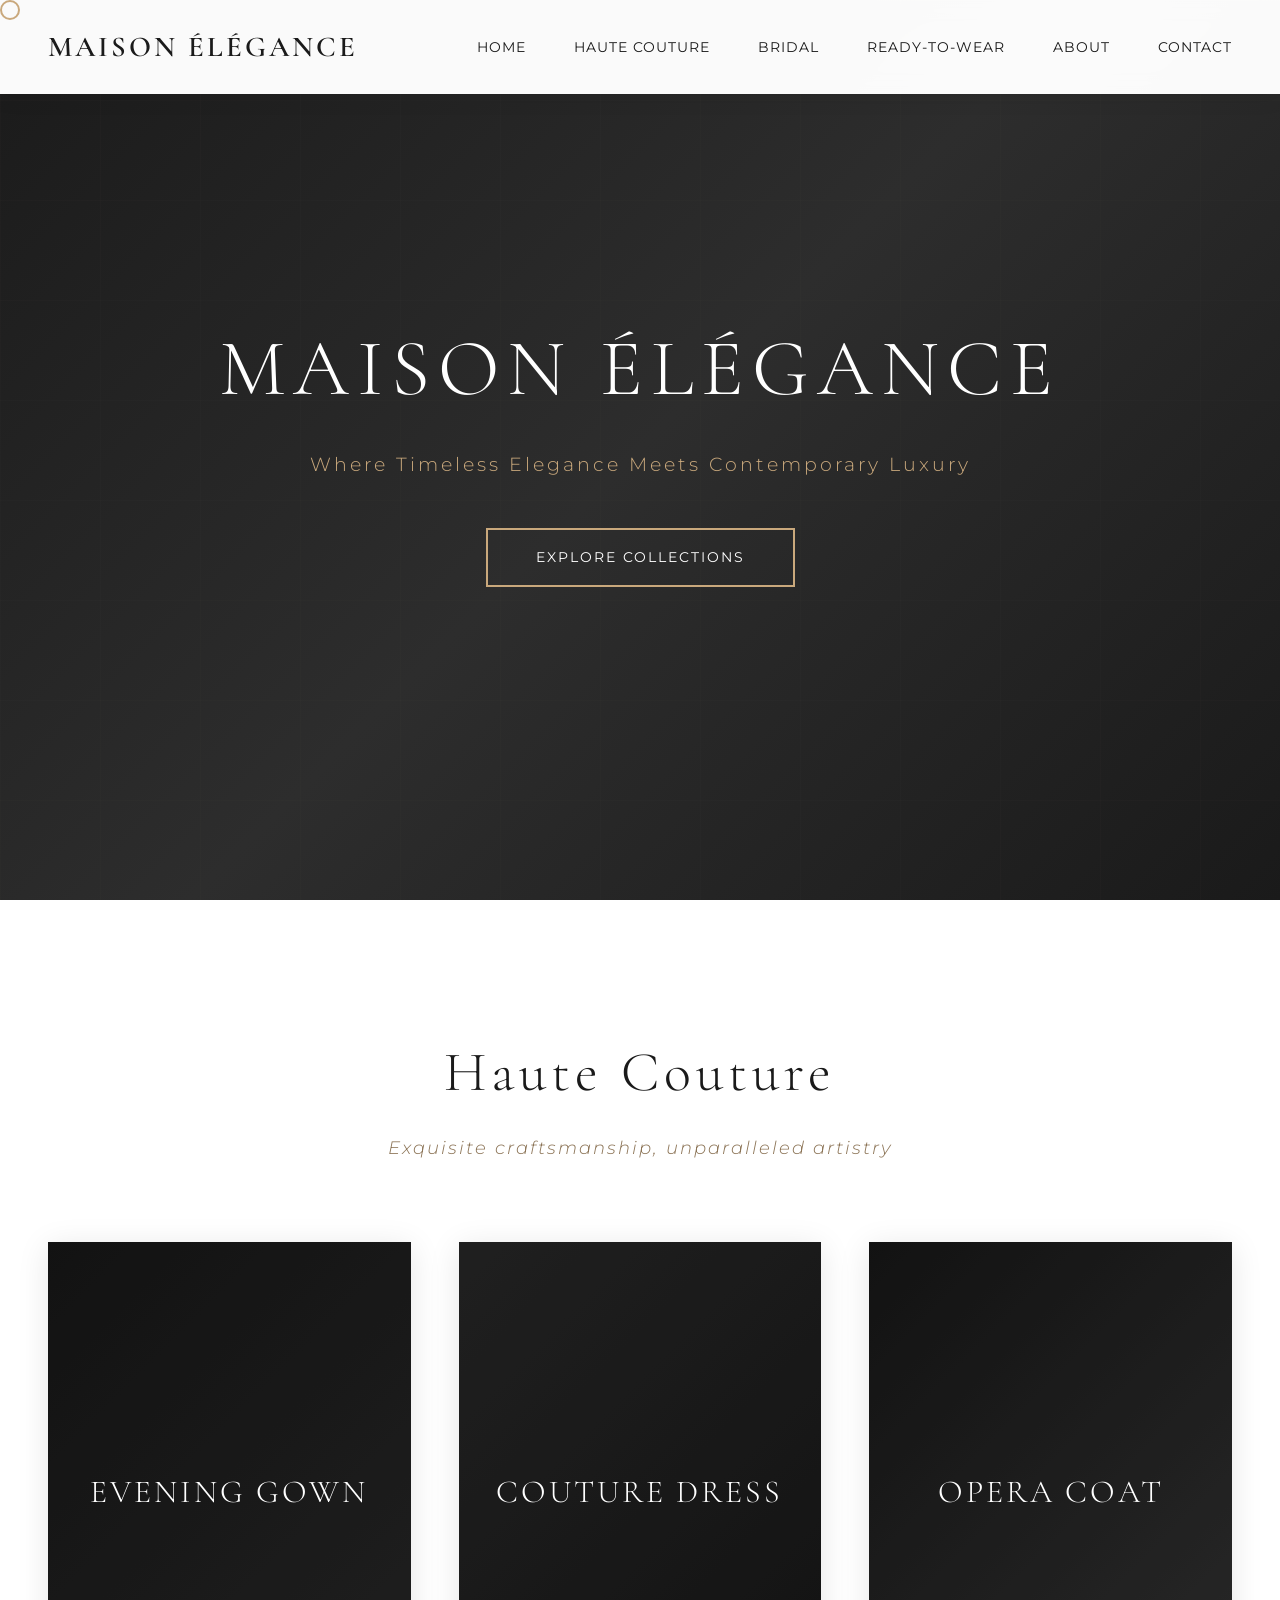
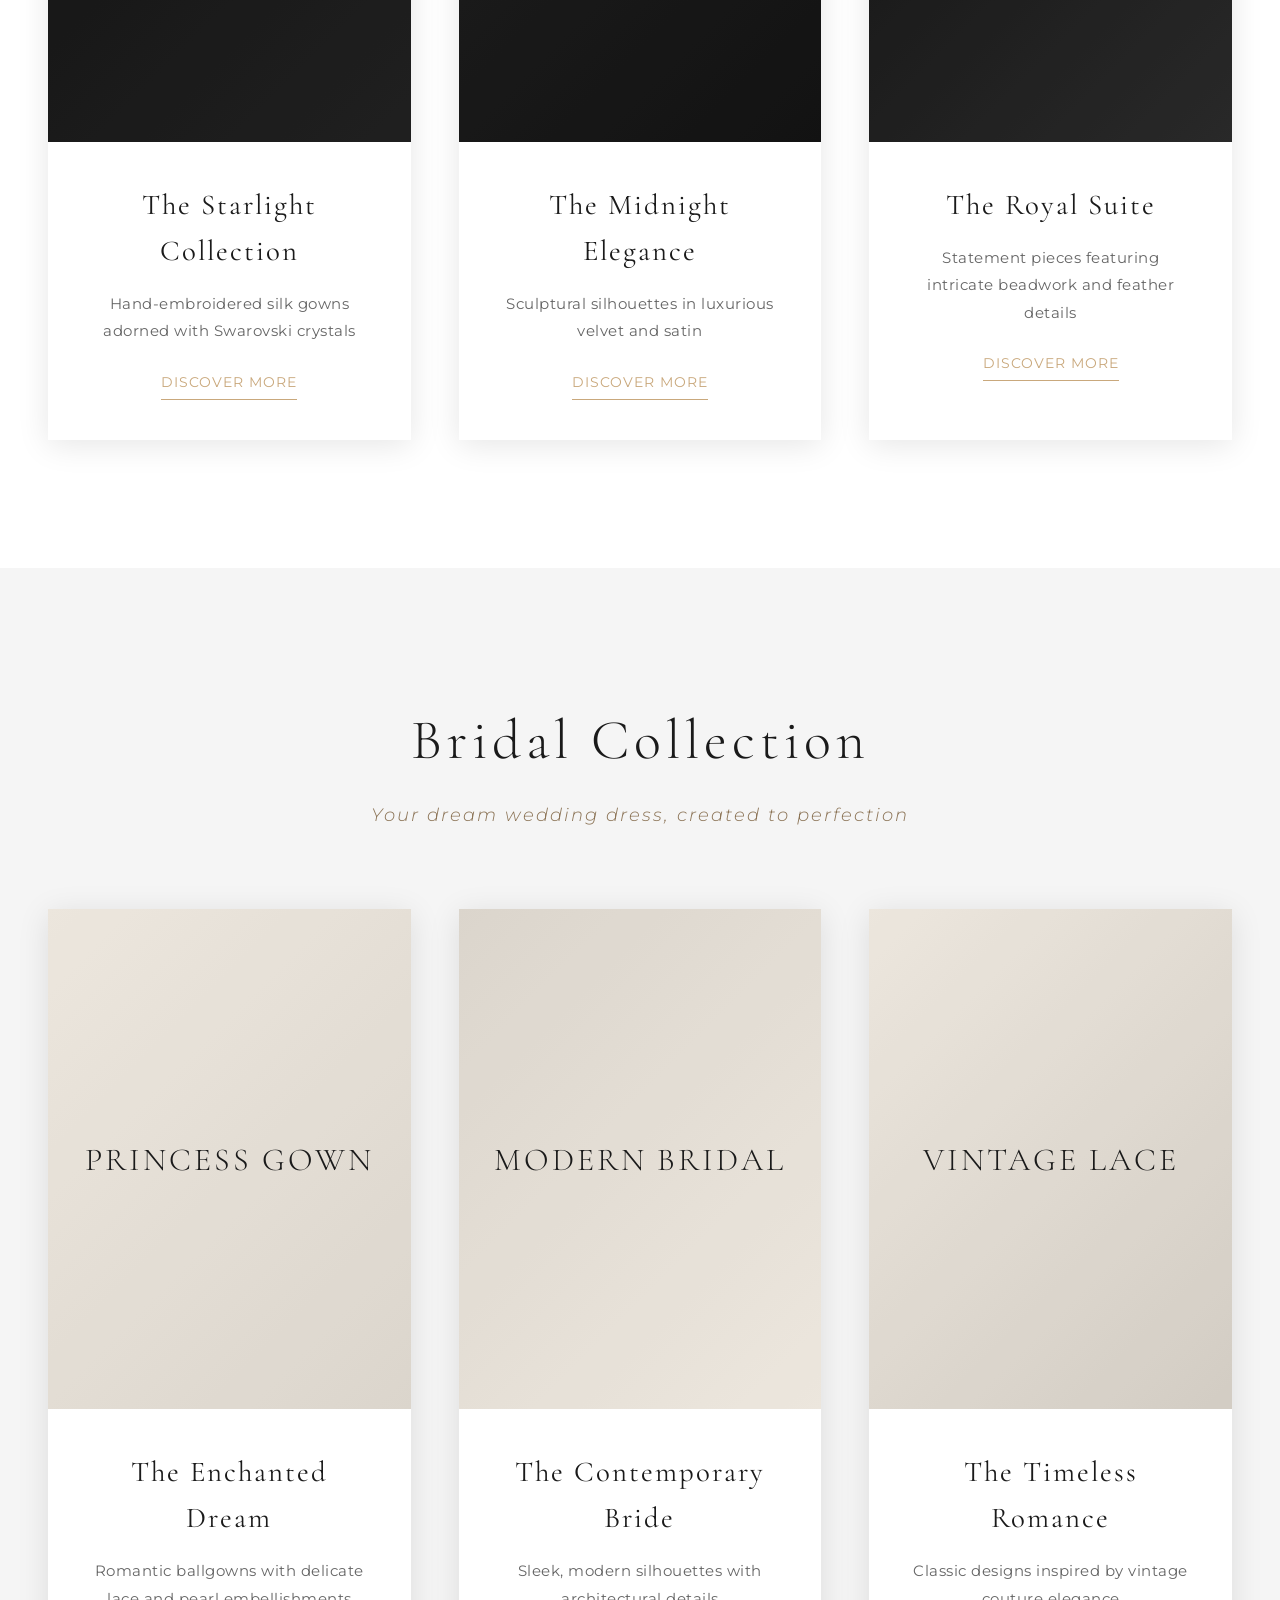
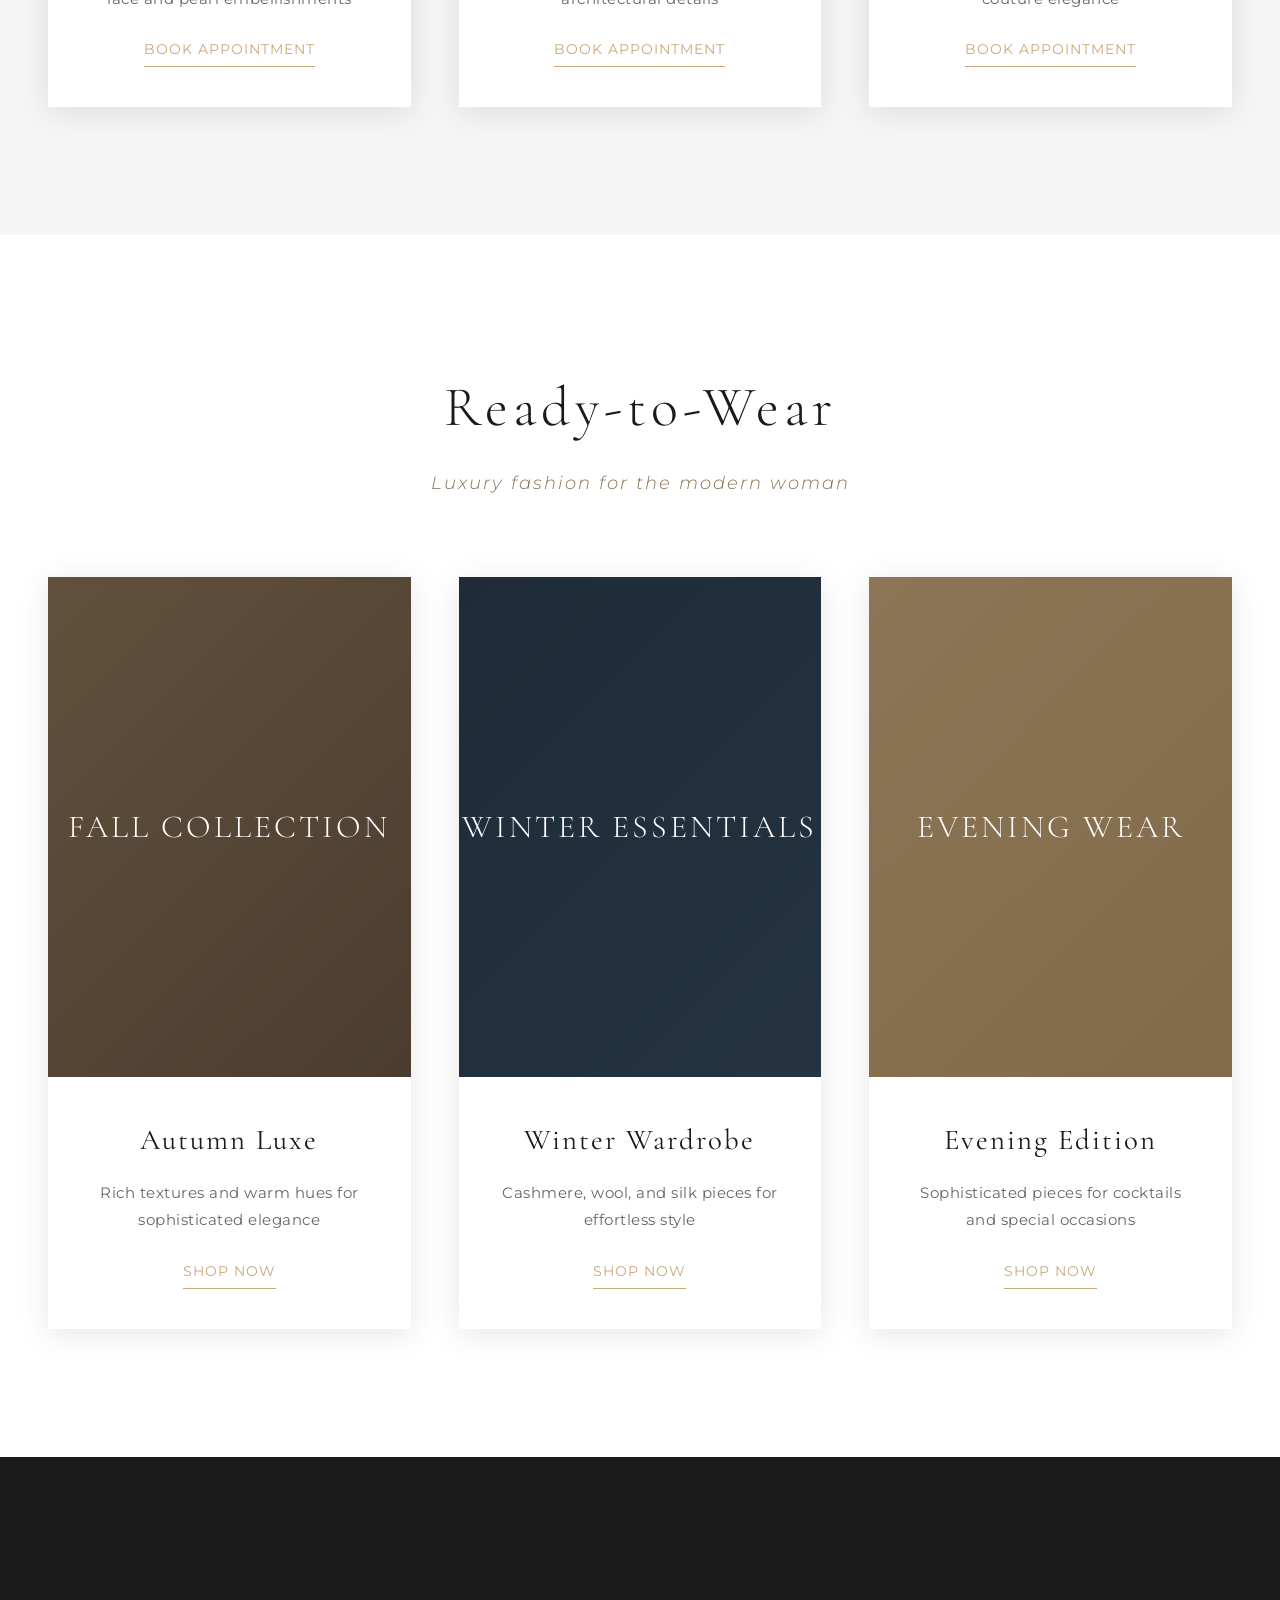
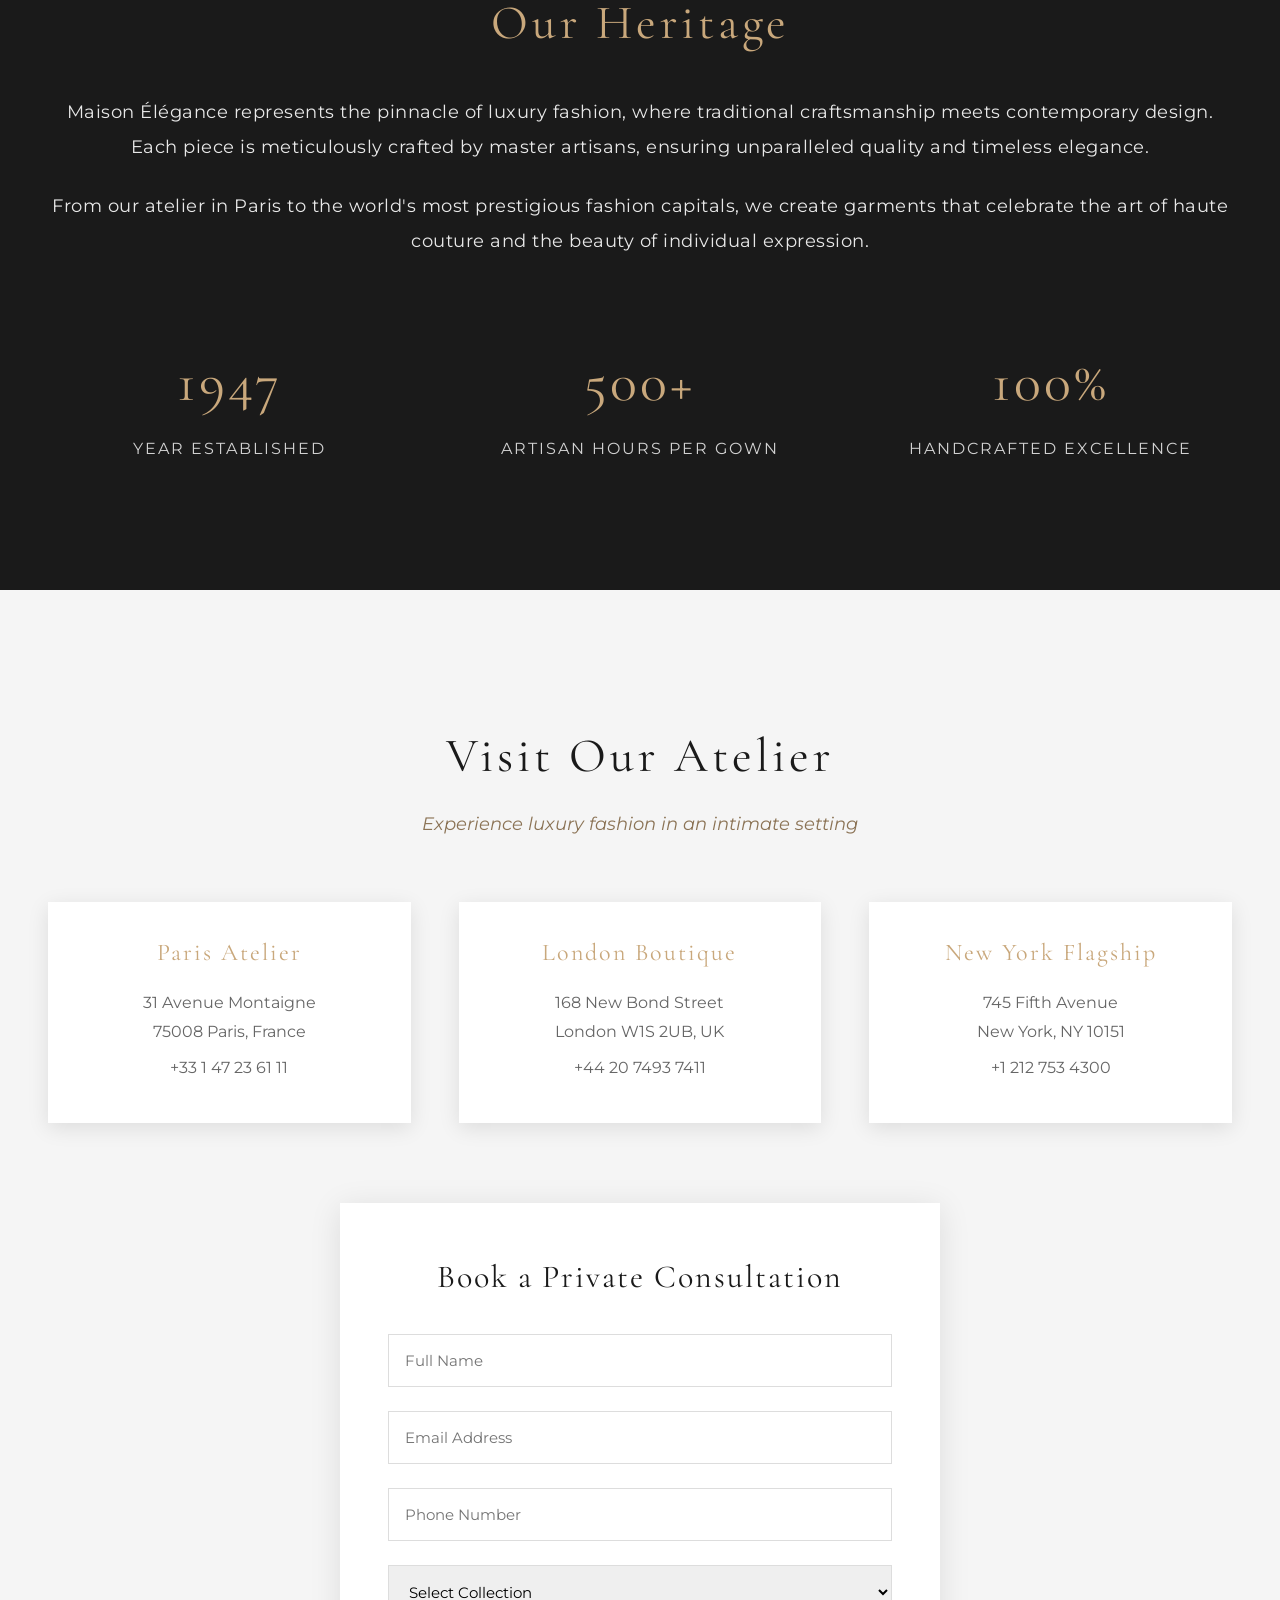
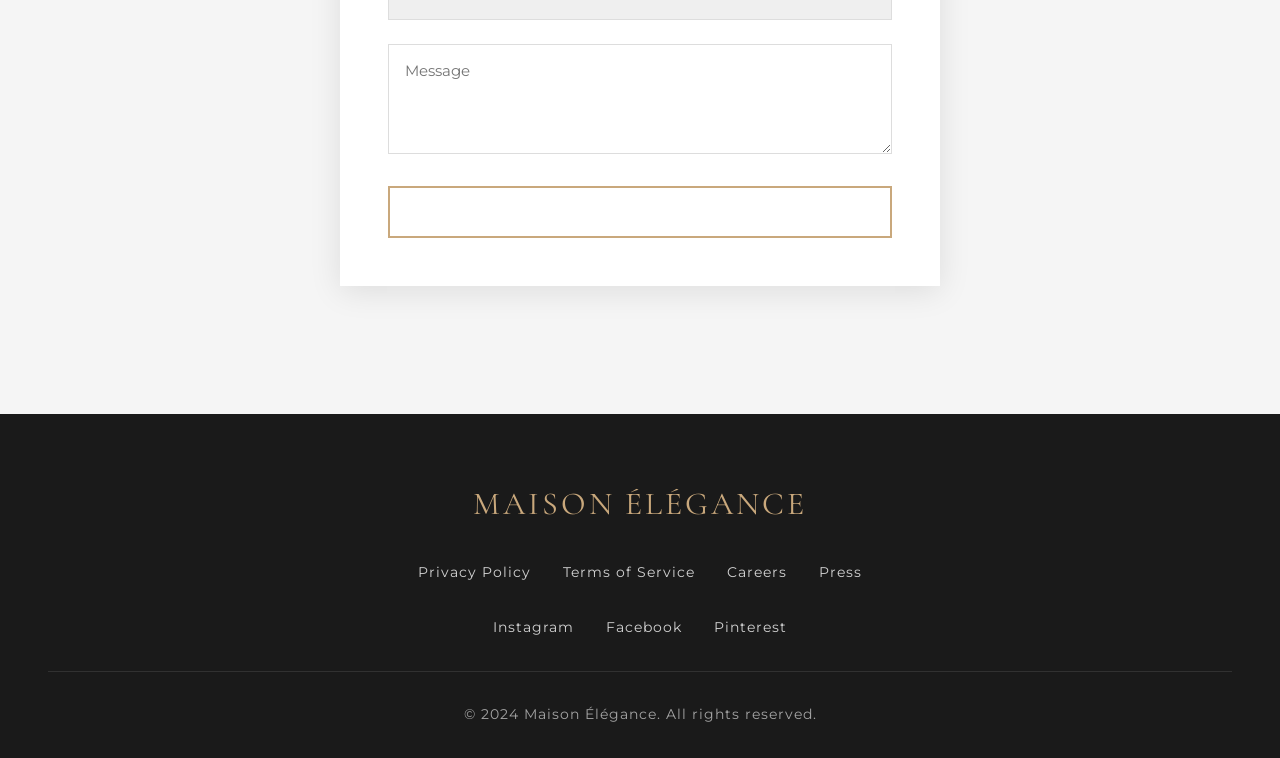
==== index.html @ 1cf14f9e "Add luxury fashion website with haute couture, bridal, and ready-to-wear sections - Created elegant " ====
<!DOCTYPE html>
<html lang="en">
<head>
    <meta charset="UTF-8">
    <meta name="viewport" content="width=device-width, initial-scale=1.0">
    <title>MAISON ÉLÉGANCE - Luxury Fashion House</title>
    <link rel="stylesheet" href="styles.css">
    <link rel="preconnect" href="https://fonts.googleapis.com">
    <link rel="preconnect" href="https://fonts.gstatic.com" crossorigin>
    <link href="https://fonts.googleapis.com/css2?family=Cormorant+Garamond:wght@300;400;500;600;700&family=Montserrat:wght@200;300;400;500;600&display=swap" rel="stylesheet">
</head>
<body>
    <!-- Navigation -->
    <nav class="navbar">
        <div class="nav-container">
            <div class="logo">MAISON ÉLÉGANCE</div>
            <ul class="nav-menu" id="navMenu">
                <li><a href="#home" class="nav-link">Home</a></li>
                <li><a href="#haute-couture" class="nav-link">Haute Couture</a></li>
                <li><a href="#bridal" class="nav-link">Bridal</a></li>
                <li><a href="#ready-to-wear" class="nav-link">Ready-to-Wear</a></li>
                <li><a href="#about" class="nav-link">About</a></li>
                <li><a href="#contact" class="nav-link">Contact</a></li>
            </ul>
            <div class="hamburger" id="hamburger">
                <span></span>
                <span></span>
                <span></span>
            </div>
        </div>
    </nav>

    <!-- Hero Section -->
    <section id="home" class="hero">
        <div class="hero-overlay"></div>
        <div class="hero-content">
            <h1 class="hero-title">MAISON ÉLÉGANCE</h1>
            <p class="hero-subtitle">Where Timeless Elegance Meets Contemporary Luxury</p>
            <a href="#haute-couture" class="cta-button">Explore Collections</a>
        </div>
    </section>

    <!-- Haute Couture Section -->
    <section id="haute-couture" class="collection-section">
        <div class="section-header">
            <h2 class="section-title">Haute Couture</h2>
            <p class="section-subtitle">Exquisite craftsmanship, unparalleled artistry</p>
        </div>
        <div class="collection-grid">
            <div class="collection-item">
                <div class="collection-image" style="background: linear-gradient(135deg, #1a1a1a 0%, #2d2d2d 100%);">
                    <div class="image-placeholder">
                        <span>EVENING GOWN</span>
                    </div>
                </div>
                <div class="collection-info">
                    <h3>The Starlight Collection</h3>
                    <p>Hand-embroidered silk gowns adorned with Swarovski crystals</p>
                    <a href="#" class="learn-more">Discover More</a>
                </div>
            </div>
            <div class="collection-item">
                <div class="collection-image" style="background: linear-gradient(135deg, #2d2d2d 0%, #1a1a1a 100%);">
                    <div class="image-placeholder">
                        <span>COUTURE DRESS</span>
                    </div>
                </div>
                <div class="collection-info">
                    <h3>The Midnight Elegance</h3>
                    <p>Sculptural silhouettes in luxurious velvet and satin</p>
                    <a href="#" class="learn-more">Discover More</a>
                </div>
            </div>
            <div class="collection-item">
                <div class="collection-image" style="background: linear-gradient(135deg, #1a1a1a 0%, #3a3a3a 100%);">
                    <div class="image-placeholder">
                        <span>OPERA COAT</span>
                    </div>
                </div>
                <div class="collection-info">
                    <h3>The Royal Suite</h3>
                    <p>Statement pieces featuring intricate beadwork and feather details</p>
                    <a href="#" class="learn-more">Discover More</a>
                </div>
            </div>
        </div>
    </section>

    <!-- Bridal Section -->
    <section id="bridal" class="collection-section bridal-section">
        <div class="section-header">
            <h2 class="section-title">Bridal Collection</h2>
            <p class="section-subtitle">Your dream wedding dress, created to perfection</p>
        </div>
        <div class="collection-grid">
            <div class="collection-item">
                <div class="collection-image" style="background: linear-gradient(135deg, #f5f5f5 0%, #e0e0e0 100%);">
                    <div class="image-placeholder bridal-placeholder">
                        <span>PRINCESS GOWN</span>
                    </div>
                </div>
                <div class="collection-info">
                    <h3>The Enchanted Dream</h3>
                    <p>Romantic ballgowns with delicate lace and pearl embellishments</p>
                    <a href="#" class="learn-more">Book Appointment</a>
                </div>
            </div>
            <div class="collection-item">
                <div class="collection-image" style="background: linear-gradient(135deg, #e0e0e0 0%, #f5f5f5 100%);">
                    <div class="image-placeholder bridal-placeholder">
                        <span>MODERN BRIDAL</span>
                    </div>
                </div>
                <div class="collection-info">
                    <h3>The Contemporary Bride</h3>
                    <p>Sleek, modern silhouettes with architectural details</p>
                    <a href="#" class="learn-more">Book Appointment</a>
                </div>
            </div>
            <div class="collection-item">
                <div class="collection-image" style="background: linear-gradient(135deg, #f5f5f5 0%, #d5d5d5 100%);">
                    <div class="image-placeholder bridal-placeholder">
                        <span>VINTAGE LACE</span>
                    </div>
                </div>
                <div class="collection-info">
                    <h3>The Timeless Romance</h3>
                    <p>Classic designs inspired by vintage couture elegance</p>
                    <a href="#" class="learn-more">Book Appointment</a>
                </div>
            </div>
        </div>
    </section>

    <!-- Ready-to-Wear Section -->
    <section id="ready-to-wear" class="collection-section">
        <div class="section-header">
            <h2 class="section-title">Ready-to-Wear</h2>
            <p class="section-subtitle">Luxury fashion for the modern woman</p>
        </div>
        <div class="collection-grid">
            <div class="collection-item">
                <div class="collection-image" style="background: linear-gradient(135deg, #8b7355 0%, #6b5644 100%);">
                    <div class="image-placeholder">
                        <span>FALL COLLECTION</span>
                    </div>
                </div>
                <div class="collection-info">
                    <h3>Autumn Luxe</h3>
                    <p>Rich textures and warm hues for sophisticated elegance</p>
                    <a href="#" class="learn-more">Shop Now</a>
                </div>
            </div>
            <div class="collection-item">
                <div class="collection-image" style="background: linear-gradient(135deg, #2c3e50 0%, #34495e 100%);">
                    <div class="image-placeholder">
                        <span>WINTER ESSENTIALS</span>
                    </div>
                </div>
                <div class="collection-info">
                    <h3>Winter Wardrobe</h3>
                    <p>Cashmere, wool, and silk pieces for effortless style</p>
                    <a href="#" class="learn-more">Shop Now</a>
                </div>
            </div>
            <div class="collection-item">
                <div class="collection-image" style="background: linear-gradient(135deg, #c9a87c 0%, #b89968 100%);">
                    <div class="image-placeholder">
                        <span>EVENING WEAR</span>
                    </div>
                </div>
                <div class="collection-info">
                    <h3>Evening Edition</h3>
                    <p>Sophisticated pieces for cocktails and special occasions</p>
                    <a href="#" class="learn-more">Shop Now</a>
                </div>
            </div>
        </div>
    </section>

    <!-- About Section -->
    <section id="about" class="about-section">
        <div class="about-container">
            <div class="about-content">
                <h2>Our Heritage</h2>
                <p>Maison Élégance represents the pinnacle of luxury fashion, where traditional craftsmanship meets contemporary design. Each piece is meticulously crafted by master artisans, ensuring unparalleled quality and timeless elegance.</p>
                <p>From our atelier in Paris to the world's most prestigious fashion capitals, we create garments that celebrate the art of haute couture and the beauty of individual expression.</p>
            </div>
            <div class="about-stats">
                <div class="stat-item">
                    <h3>1947</h3>
                    <p>Year Established</p>
                </div>
                <div class="stat-item">
                    <h3>500+</h3>
                    <p>Artisan Hours per Gown</p>
                </div>
                <div class="stat-item">
                    <h3>100%</h3>
                    <p>Handcrafted Excellence</p>
                </div>
            </div>
        </div>
    </section>

    <!-- Contact Section -->
    <section id="contact" class="contact-section">
        <div class="contact-container">
            <h2>Visit Our Atelier</h2>
            <p class="contact-subtitle">Experience luxury fashion in an intimate setting</p>
            <div class="contact-grid">
                <div class="contact-info">
                    <h3>Paris Atelier</h3>
                    <p>31 Avenue Montaigne<br>75008 Paris, France</p>
                    <p>+33 1 47 23 61 11</p>
                </div>
                <div class="contact-info">
                    <h3>London Boutique</h3>
                    <p>168 New Bond Street<br>London W1S 2UB, UK</p>
                    <p>+44 20 7493 7411</p>
                </div>
                <div class="contact-info">
                    <h3>New York Flagship</h3>
                    <p>745 Fifth Avenue<br>New York, NY 10151</p>
                    <p>+1 212 753 4300</p>
                </div>
            </div>
            <form class="contact-form">
                <h3>Book a Private Consultation</h3>
                <input type="text" placeholder="Full Name" required>
                <input type="email" placeholder="Email Address" required>
                <input type="tel" placeholder="Phone Number" required>
                <select required>
                    <option value="">Select Collection</option>
                    <option value="haute-couture">Haute Couture</option>
                    <option value="bridal">Bridal</option>
                    <option value="ready-to-wear">Ready-to-Wear</option>
                </select>
                <textarea placeholder="Message" rows="4"></textarea>
                <button type="submit" class="cta-button">Request Appointment</button>
            </form>
        </div>
    </section>

    <!-- Footer -->
    <footer class="footer">
        <div class="footer-content">
            <div class="footer-logo">MAISON ÉLÉGANCE</div>
            <div class="footer-links">
                <a href="#">Privacy Policy</a>
                <a href="#">Terms of Service</a>
                <a href="#">Careers</a>
                <a href="#">Press</a>
            </div>
            <div class="footer-social">
                <a href="#">Instagram</a>
                <a href="#">Facebook</a>
                <a href="#">Pinterest</a>
            </div>
            <p class="footer-copyright">&copy; 2024 Maison Élégance. All rights reserved.</p>
        </div>
    </footer>

    <script src="script.js"></script>
</body>
</html>
---- styles.css ----
/* ==================== */
/* Global Styles */
/* ==================== */

* {
    margin: 0;
    padding: 0;
    box-sizing: border-box;
}

:root {
    --primary-color: #1a1a1a;
    --secondary-color: #c9a87c;
    --accent-color: #8b7355;
    --text-light: #ffffff;
    --text-dark: #1a1a1a;
    --background-light: #f5f5f5;
    --transition: all 0.3s ease;
}

body {
    font-family: 'Montserrat', sans-serif;
    line-height: 1.6;
    color: var(--text-dark);
    overflow-x: hidden;
    background-color: #ffffff;
}

html {
    scroll-behavior: smooth;
}

h1, h2, h3, h4 {
    font-family: 'Cormorant Garamond', serif;
    font-weight: 400;
    letter-spacing: 2px;
}

/* ==================== */
/* Navigation */
/* ==================== */

.navbar {
    position: fixed;
    top: 0;
    left: 0;
    width: 100%;
    background: rgba(255, 255, 255, 0.98);
    backdrop-filter: blur(10px);
    z-index: 1000;
    box-shadow: 0 2px 20px rgba(0, 0, 0, 0.1);
    transition: var(--transition);
}

.nav-container {
    max-width: 1400px;
    margin: 0 auto;
    padding: 1.5rem 3rem;
    display: flex;
    justify-content: space-between;
    align-items: center;
}

.logo {
    font-family: 'Cormorant Garamond', serif;
    font-size: 1.8rem;
    font-weight: 600;
    letter-spacing: 3px;
    color: var(--primary-color);
}

.nav-menu {
    display: flex;
    list-style: none;
    gap: 3rem;
}

.nav-link {
    text-decoration: none;
    color: var(--primary-color);
    font-size: 0.9rem;
    font-weight: 400;
    letter-spacing: 1px;
    text-transform: uppercase;
    transition: var(--transition);
    position: relative;
}

.nav-link::after {
    content: '';
    position: absolute;
    bottom: -5px;
    left: 0;
    width: 0;
    height: 1px;
    background: var(--secondary-color);
    transition: var(--transition);
}

.nav-link:hover::after {
    width: 100%;
}

.nav-link:hover {
    color: var(--secondary-color);
}

.hamburger {
    display: none;
    flex-direction: column;
    cursor: pointer;
    gap: 5px;
}

.hamburger span {
    width: 25px;
    height: 2px;
    background: var(--primary-color);
    transition: var(--transition);
}

/* ==================== */
/* Hero Section */
/* ==================== */

.hero {
    height: 100vh;
    background: linear-gradient(135deg, #1a1a1a 0%, #2d2d2d 50%, #1a1a1a 100%);
    display: flex;
    align-items: center;
    justify-content: center;
    position: relative;
    overflow: hidden;
}

.hero-overlay {
    position: absolute;
    top: 0;
    left: 0;
    width: 100%;
    height: 100%;
    background: url('data:image/svg+xml,<svg width="100" height="100" xmlns="http://www.w3.org/2000/svg"><defs><pattern id="grid" width="100" height="100" patternUnits="userSpaceOnUse"><path d="M 100 0 L 0 0 0 100" fill="none" stroke="rgba(201,168,124,0.1)" stroke-width="1"/></pattern></defs><rect width="100%" height="100%" fill="url(%23grid)"/></svg>');
    opacity: 0.3;
}

.hero-content {
    text-align: center;
    z-index: 2;
    color: var(--text-light);
    animation: fadeInUp 1.2s ease;
}

.hero-title {
    font-size: 5rem;
    font-weight: 300;
    letter-spacing: 8px;
    margin-bottom: 1rem;
    color: var(--text-light);
}

.hero-subtitle {
    font-size: 1.2rem;
    font-weight: 300;
    letter-spacing: 3px;
    margin-bottom: 3rem;
    color: var(--secondary-color);
}

.cta-button {
    display: inline-block;
    padding: 1rem 3rem;
    background: transparent;
    border: 2px solid var(--secondary-color);
    color: var(--text-light);
    text-decoration: none;
    letter-spacing: 2px;
    font-size: 0.9rem;
    text-transform: uppercase;
    transition: var(--transition);
    position: relative;
    overflow: hidden;
}

.cta-button::before {
    content: '';
    position: absolute;
    top: 0;
    left: -100%;
    width: 100%;
    height: 100%;
    background: var(--secondary-color);
    transition: var(--transition);
    z-index: -1;
}

.cta-button:hover::before {
    left: 0;
}

.cta-button:hover {
    color: var(--primary-color);
    border-color: var(--secondary-color);
}

/* ==================== */
/* Collection Sections */
/* ==================== */

.collection-section {
    padding: 8rem 3rem;
    background: #ffffff;
}

.bridal-section {
    background: var(--background-light);
}

.section-header {
    text-align: center;
    margin-bottom: 5rem;
}

.section-title {
    font-size: 3.5rem;
    font-weight: 300;
    letter-spacing: 5px;
    margin-bottom: 1rem;
    color: var(--primary-color);
}

.section-subtitle {
    font-size: 1.1rem;
    color: var(--accent-color);
    font-weight: 300;
    letter-spacing: 2px;
    font-style: italic;
}

.collection-grid {
    max-width: 1400px;
    margin: 0 auto;
    display: grid;
    grid-template-columns: repeat(auto-fit, minmax(350px, 1fr));
    gap: 3rem;
}

.collection-item {
    background: #ffffff;
    overflow: hidden;
    transition: var(--transition);
    box-shadow: 0 5px 30px rgba(0, 0, 0, 0.1);
}

.collection-item:hover {
    transform: translateY(-10px);
    box-shadow: 0 15px 50px rgba(0, 0, 0, 0.2);
}

.collection-image {
    height: 500px;
    display: flex;
    align-items: center;
    justify-content: center;
    position: relative;
    overflow: hidden;
}

.image-placeholder {
    width: 100%;
    height: 100%;
    display: flex;
    align-items: center;
    justify-content: center;
    background: rgba(0, 0, 0, 0.3);
    transition: var(--transition);
}

.collection-item:hover .image-placeholder {
    background: rgba(0, 0, 0, 0.5);
}

.image-placeholder span {
    font-family: 'Cormorant Garamond', serif;
    font-size: 2rem;
    letter-spacing: 3px;
    color: var(--text-light);
    font-weight: 300;
}

.bridal-placeholder {
    background: rgba(201, 168, 124, 0.2);
}

.bridal-placeholder span {
    color: var(--primary-color);
}

.collection-info {
    padding: 2.5rem;
    text-align: center;
}

.collection-info h3 {
    font-size: 1.8rem;
    margin-bottom: 1rem;
    letter-spacing: 2px;
    color: var(--primary-color);
}

.collection-info p {
    font-size: 0.95rem;
    color: #666;
    margin-bottom: 1.5rem;
    line-height: 1.8;
    letter-spacing: 0.5px;
}

.learn-more {
    display: inline-block;
    color: var(--secondary-color);
    text-decoration: none;
    font-size: 0.9rem;
    letter-spacing: 1px;
    text-transform: uppercase;
    border-bottom: 1px solid var(--secondary-color);
    padding-bottom: 5px;
    transition: var(--transition);
}

.learn-more:hover {
    color: var(--accent-color);
    border-color: var(--accent-color);
}

/* ==================== */
/* About Section */
/* ==================== */

.about-section {
    padding: 8rem 3rem;
    background: var(--primary-color);
    color: var(--text-light);
}

.about-container {
    max-width: 1200px;
    margin: 0 auto;
}

.about-content {
    text-align: center;
    margin-bottom: 5rem;
}

.about-content h2 {
    font-size: 3rem;
    margin-bottom: 2rem;
    letter-spacing: 4px;
    color: var(--secondary-color);
}

.about-content p {
    font-size: 1.1rem;
    line-height: 2;
    margin-bottom: 1.5rem;
    color: rgba(255, 255, 255, 0.9);
    letter-spacing: 0.5px;
}

.about-stats {
    display: grid;
    grid-template-columns: repeat(auto-fit, minmax(250px, 1fr));
    gap: 3rem;
    text-align: center;
}

.stat-item h3 {
    font-size: 3.5rem;
    color: var(--secondary-color);
    margin-bottom: 0.5rem;
    letter-spacing: 3px;
}

.stat-item p {
    font-size: 1rem;
    letter-spacing: 2px;
    text-transform: uppercase;
    color: rgba(255, 255, 255, 0.8);
}

/* ==================== */
/* Contact Section */
/* ==================== */

.contact-section {
    padding: 8rem 3rem;
    background: var(--background-light);
}

.contact-container {
    max-width: 1200px;
    margin: 0 auto;
    text-align: center;
}

.contact-container h2 {
    font-size: 3rem;
    margin-bottom: 1rem;
    letter-spacing: 4px;
}

.contact-subtitle {
    font-size: 1.1rem;
    color: var(--accent-color);
    margin-bottom: 4rem;
    font-style: italic;
}

.contact-grid {
    display: grid;
    grid-template-columns: repeat(auto-fit, minmax(300px, 1fr));
    gap: 3rem;
    margin-bottom: 5rem;
}

.contact-info {
    padding: 2rem;
    background: #ffffff;
    box-shadow: 0 5px 20px rgba(0, 0, 0, 0.1);
}

.contact-info h3 {
    font-size: 1.5rem;
    margin-bottom: 1rem;
    color: var(--secondary-color);
    letter-spacing: 2px;
}

.contact-info p {
    color: #666;
    line-height: 1.8;
    margin-bottom: 0.5rem;
}

.contact-form {
    max-width: 600px;
    margin: 0 auto;
    padding: 3rem;
    background: #ffffff;
    box-shadow: 0 5px 30px rgba(0, 0, 0, 0.1);
}

.contact-form h3 {
    font-size: 2rem;
    margin-bottom: 2rem;
    letter-spacing: 2px;
}

.contact-form input,
.contact-form select,
.contact-form textarea {
    width: 100%;
    padding: 1rem;
    margin-bottom: 1.5rem;
    border: 1px solid #ddd;
    font-family: 'Montserrat', sans-serif;
    font-size: 0.95rem;
    transition: var(--transition);
}

.contact-form input:focus,
.contact-form select:focus,
.contact-form textarea:focus {
    outline: none;
    border-color: var(--secondary-color);
}

.contact-form button {
    width: 100%;
    cursor: pointer;
}

/* ==================== */
/* Footer */
/* ==================== */

.footer {
    background: var(--primary-color);
    color: var(--text-light);
    padding: 4rem 3rem 2rem;
}

.footer-content {
    max-width: 1200px;
    margin: 0 auto;
    text-align: center;
}

.footer-logo {
    font-family: 'Cormorant Garamond', serif;
    font-size: 2rem;
    letter-spacing: 3px;
    margin-bottom: 2rem;
    color: var(--secondary-color);
}

.footer-links,
.footer-social {
    display: flex;
    justify-content: center;
    gap: 2rem;
    margin-bottom: 2rem;
    flex-wrap: wrap;
}

.footer-links a,
.footer-social a {
    color: rgba(255, 255, 255, 0.8);
    text-decoration: none;
    font-size: 0.9rem;
    letter-spacing: 1px;
    transition: var(--transition);
}

.footer-links a:hover,
.footer-social a:hover {
    color: var(--secondary-color);
}

.footer-copyright {
    margin-top: 2rem;
    padding-top: 2rem;
    border-top: 1px solid rgba(255, 255, 255, 0.1);
    color: rgba(255, 255, 255, 0.6);
    font-size: 0.85rem;
    letter-spacing: 1px;
}

/* ==================== */
/* Animations */
/* ==================== */

@keyframes fadeInUp {
    from {
        opacity: 0;
        transform: translateY(30px);
    }
    to {
        opacity: 1;
        transform: translateY(0);
    }
}

/* ==================== */
/* Responsive Design */
/* ==================== */

@media (max-width: 1024px) {
    .hero-title {
        font-size: 4rem;
    }

    .section-title {
        font-size: 3rem;
    }

    .collection-grid {
        grid-template-columns: repeat(auto-fit, minmax(300px, 1fr));
        gap: 2rem;
    }
}

@media (max-width: 768px) {
    .nav-menu {
        position: fixed;
        left: -100%;
        top: 80px;
        flex-direction: column;
        background: rgba(255, 255, 255, 0.98);
        width: 100%;
        text-align: center;
        transition: 0.3s;
        box-shadow: 0 10px 27px rgba(0, 0, 0, 0.1);
        padding: 2rem 0;
        gap: 0;
    }

    .nav-menu.active {
        left: 0;
    }

    .nav-menu li {
        padding: 1rem 0;
    }

    .hamburger {
        display: flex;
    }

    .hamburger.active span:nth-child(1) {
        transform: rotate(45deg) translate(8px, 8px);
    }

    .hamburger.active span:nth-child(2) {
        opacity: 0;
    }

    .hamburger.active span:nth-child(3) {
        transform: rotate(-45deg) translate(7px, -7px);
    }

    .hero-title {
        font-size: 2.5rem;
        letter-spacing: 5px;
    }

    .hero-subtitle {
        font-size: 1rem;
    }

    .section-title {
        font-size: 2.5rem;
    }

    .collection-section,
    .about-section,
    .contact-section {
        padding: 5rem 1.5rem;
    }

    .nav-container {
        padding: 1.5rem 1.5rem;
    }

    .logo {
        font-size: 1.4rem;
    }

    .collection-grid {
        grid-template-columns: 1fr;
    }

    .contact-form {
        padding: 2rem 1.5rem;
    }
}

@media (max-width: 480px) {
    .hero-title {
        font-size: 2rem;
        letter-spacing: 3px;
    }

    .section-title {
        font-size: 2rem;
        letter-spacing: 3px;
    }

    .stat-item h3 {
        font-size: 2.5rem;
    }

    .collection-image {
        height: 400px;
    }
}
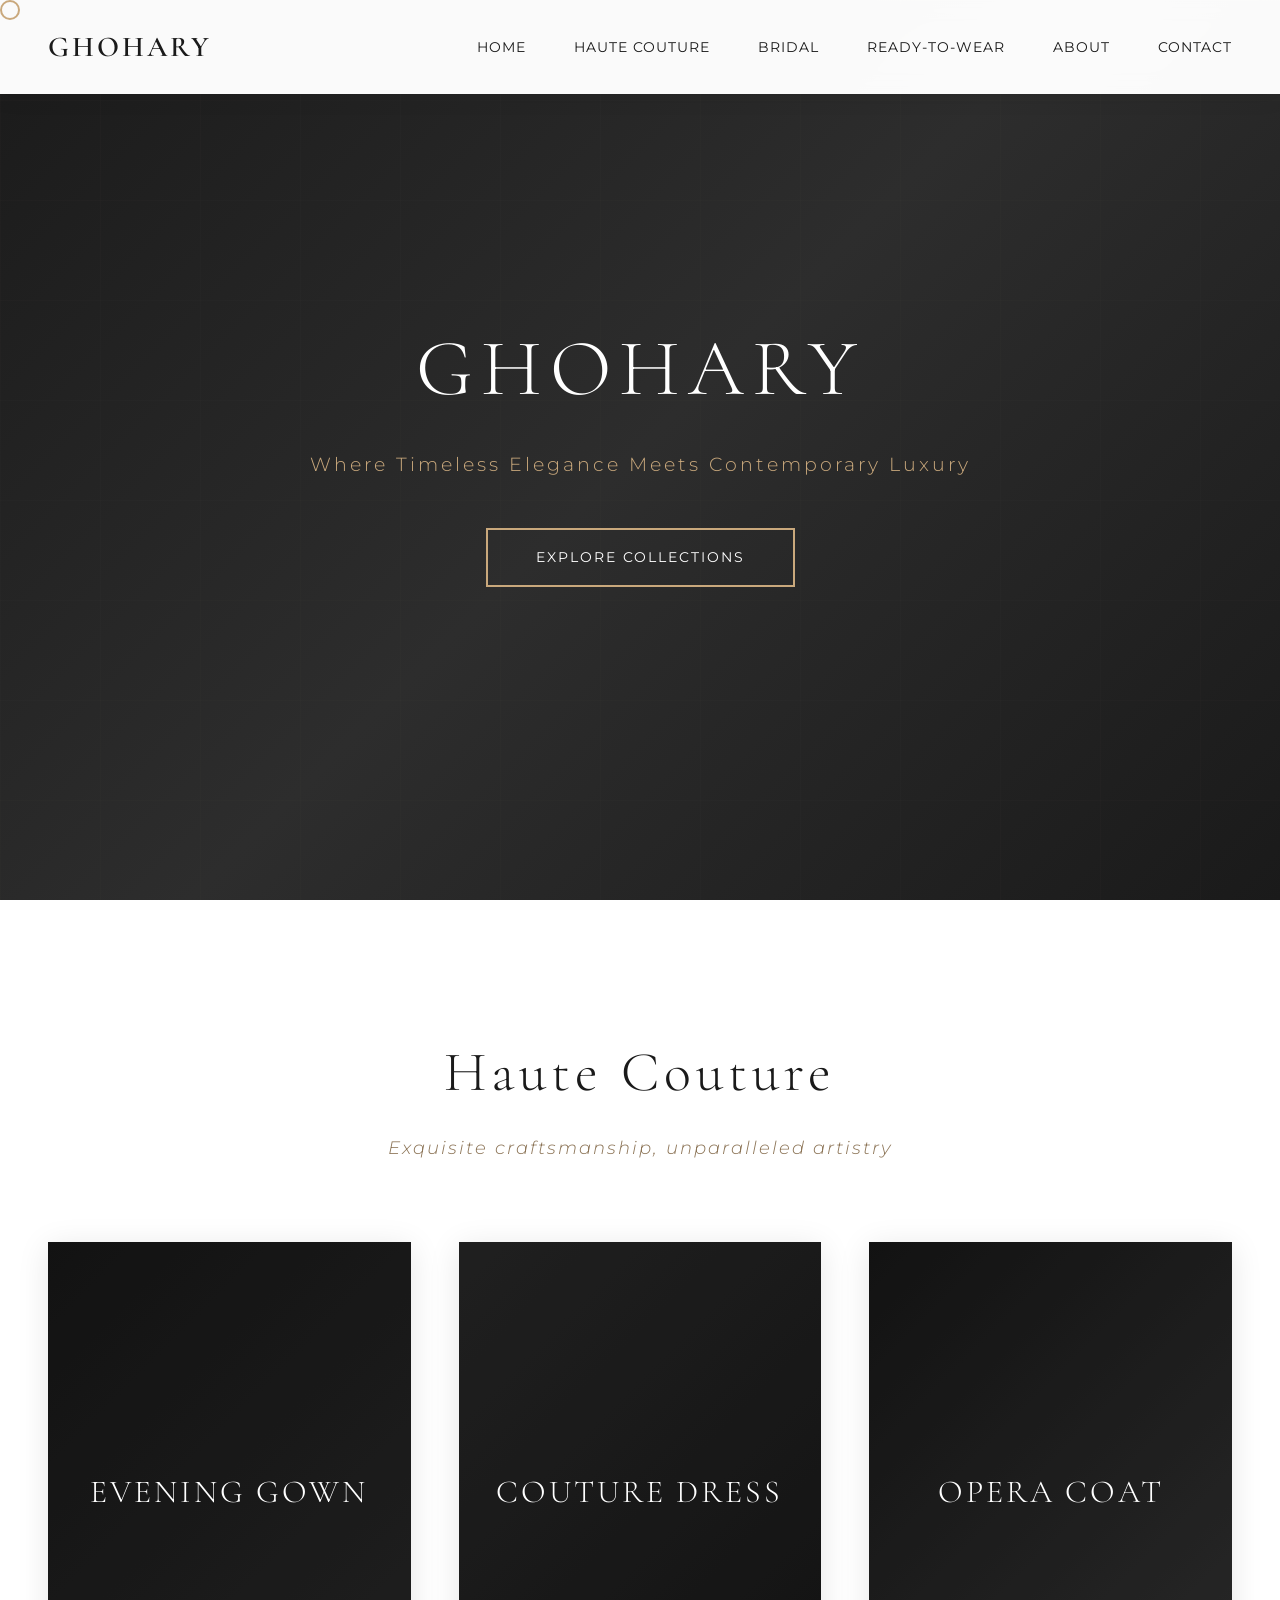
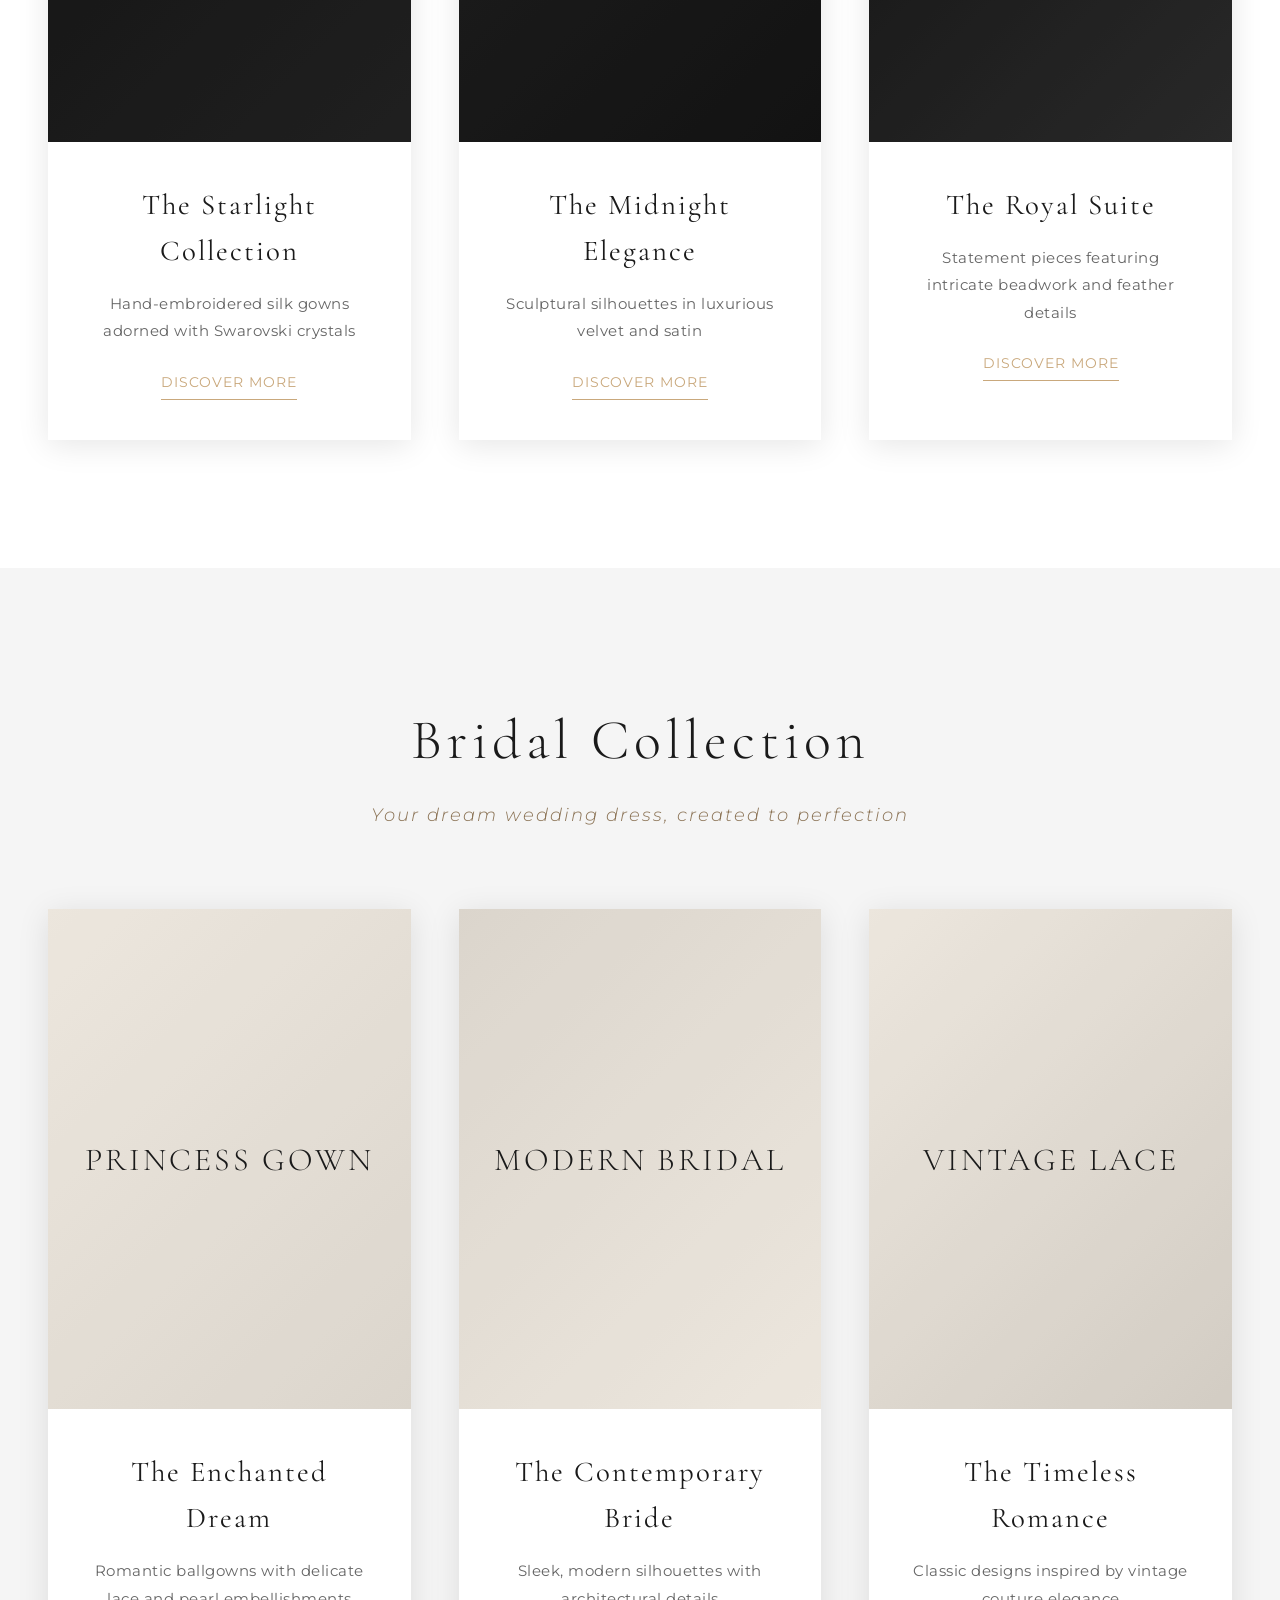
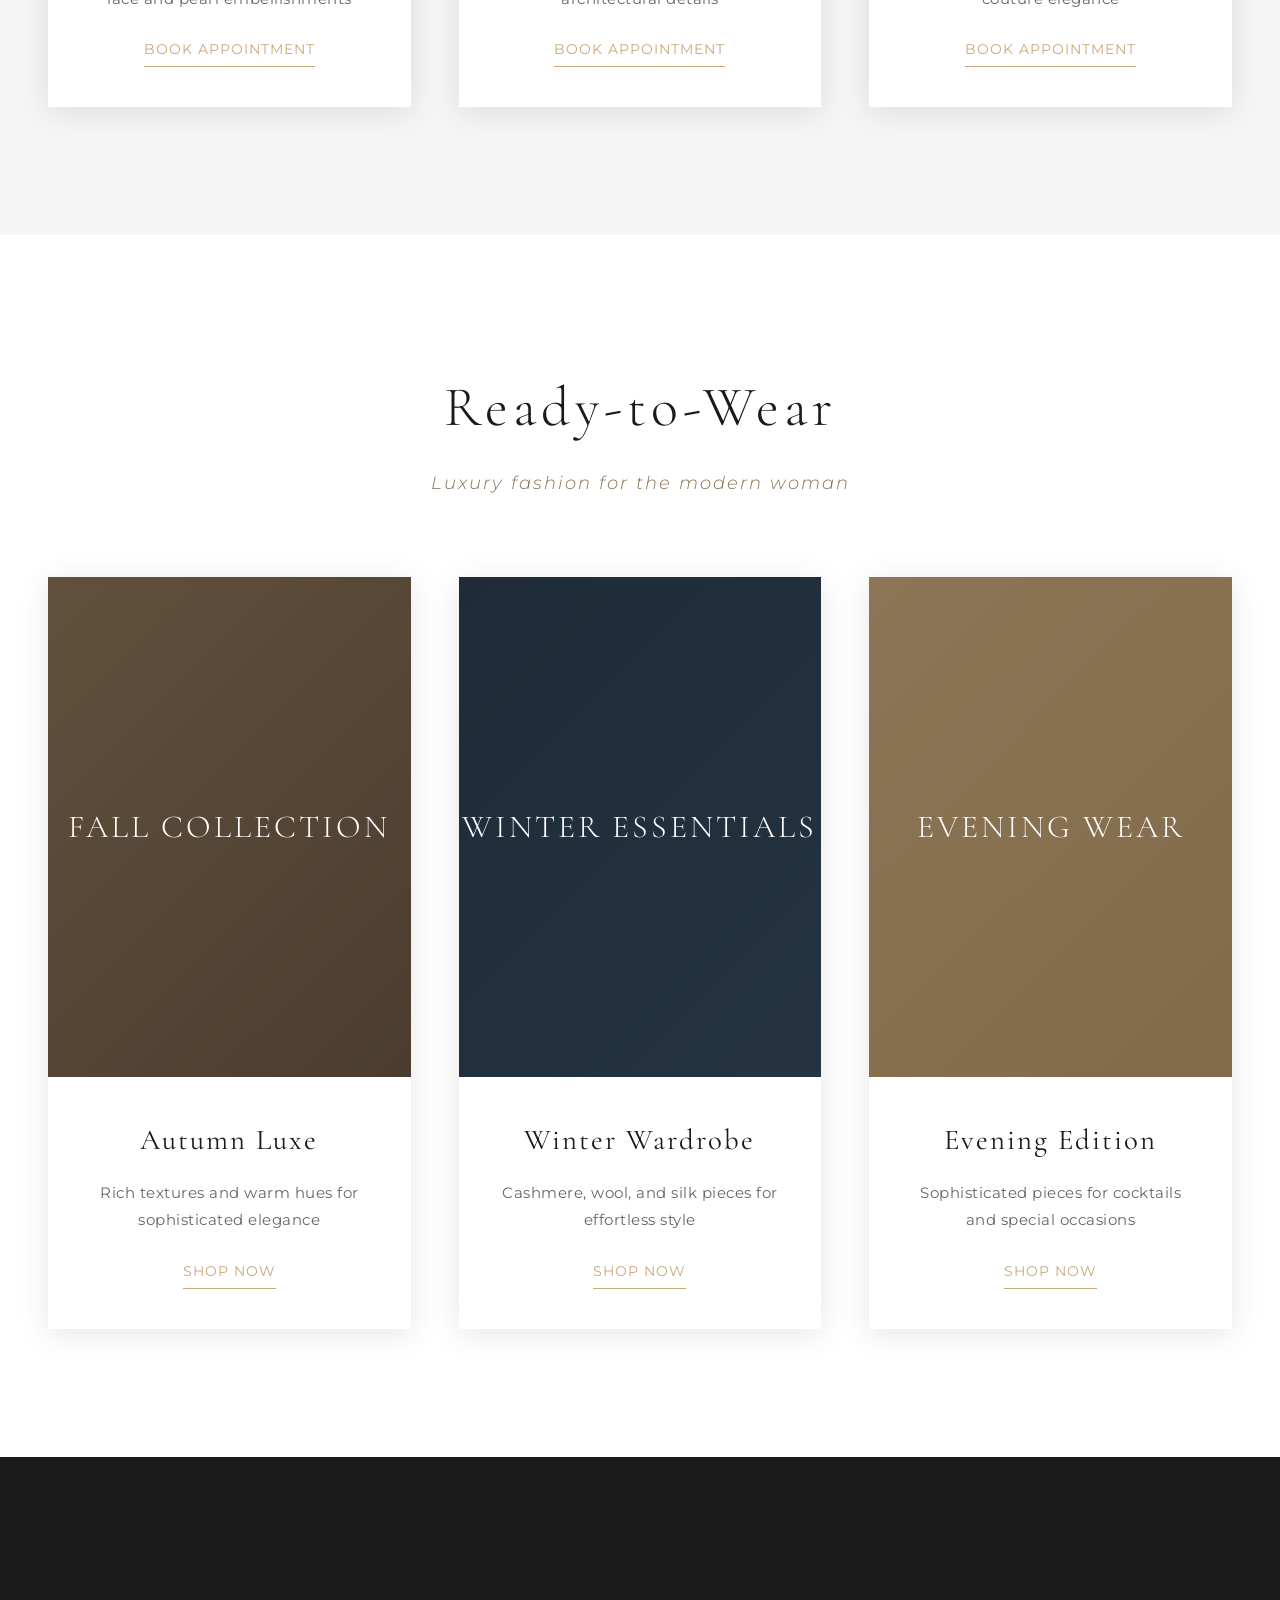
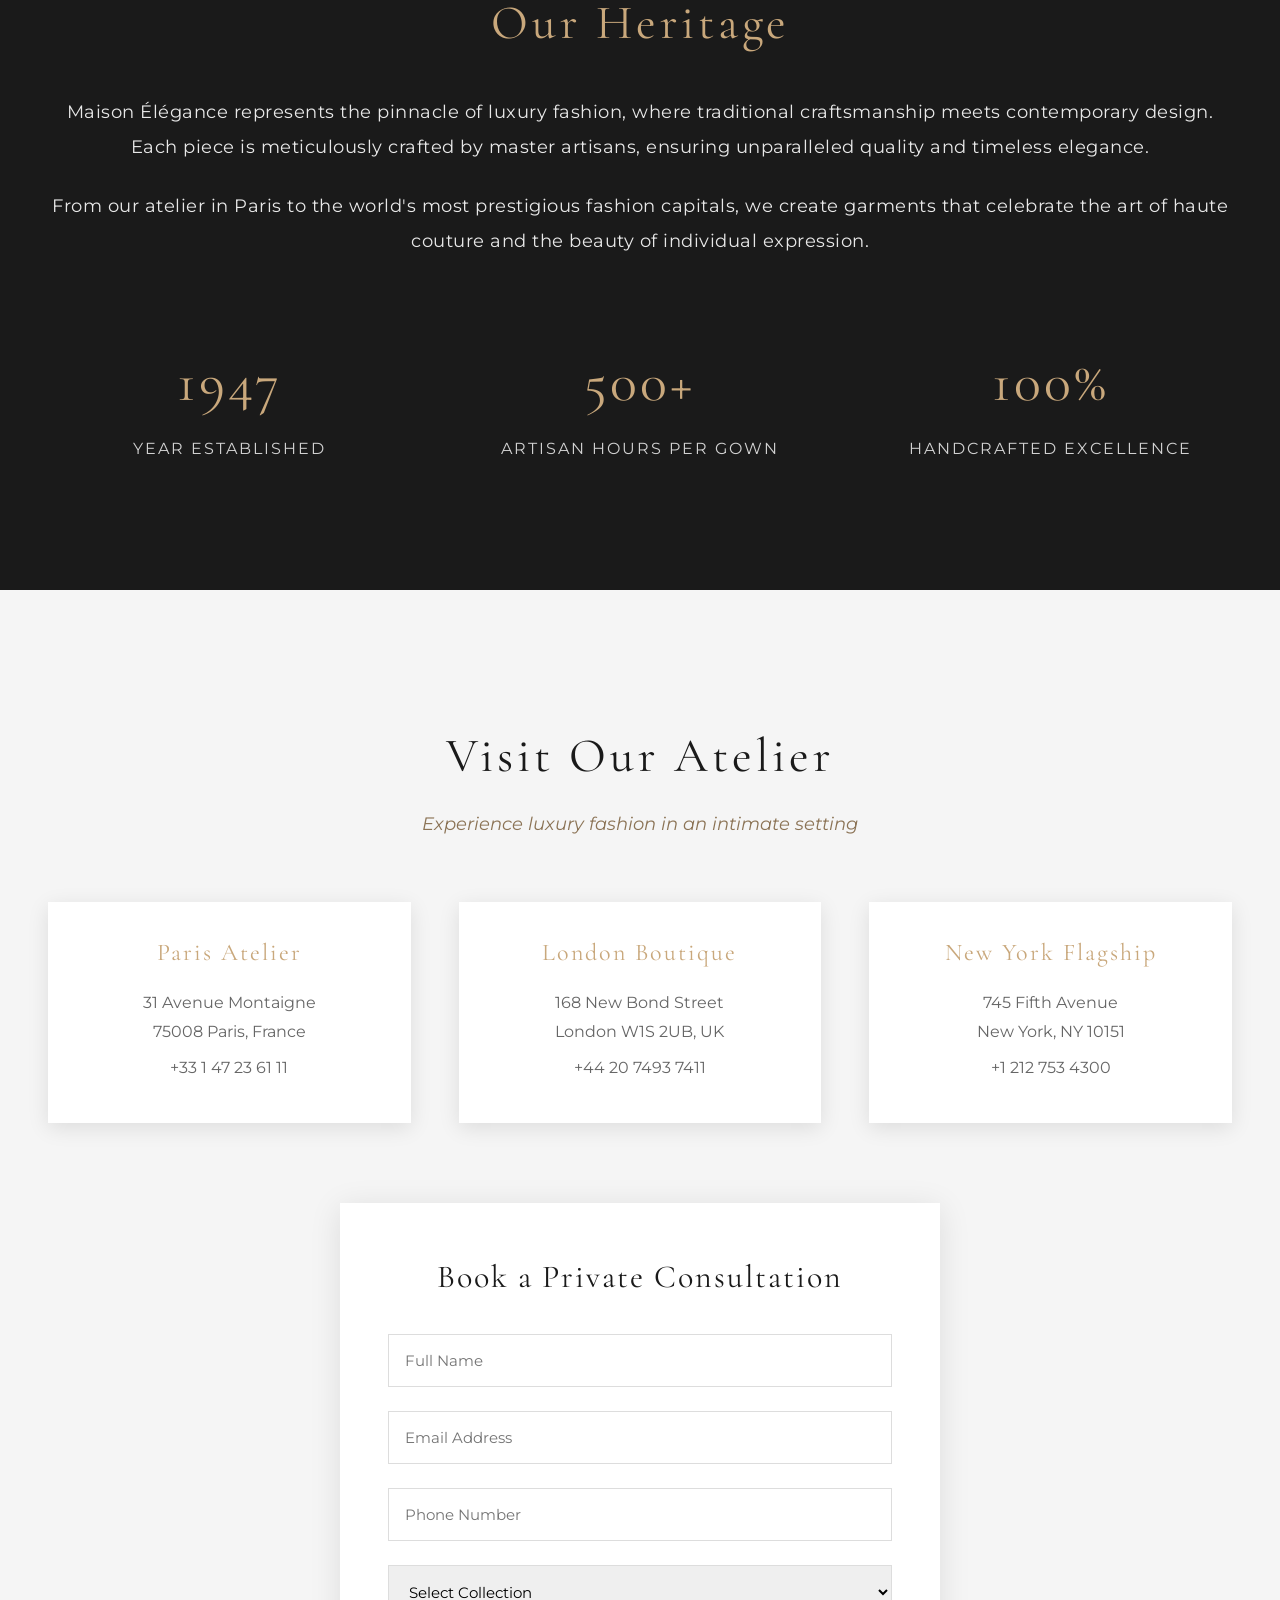
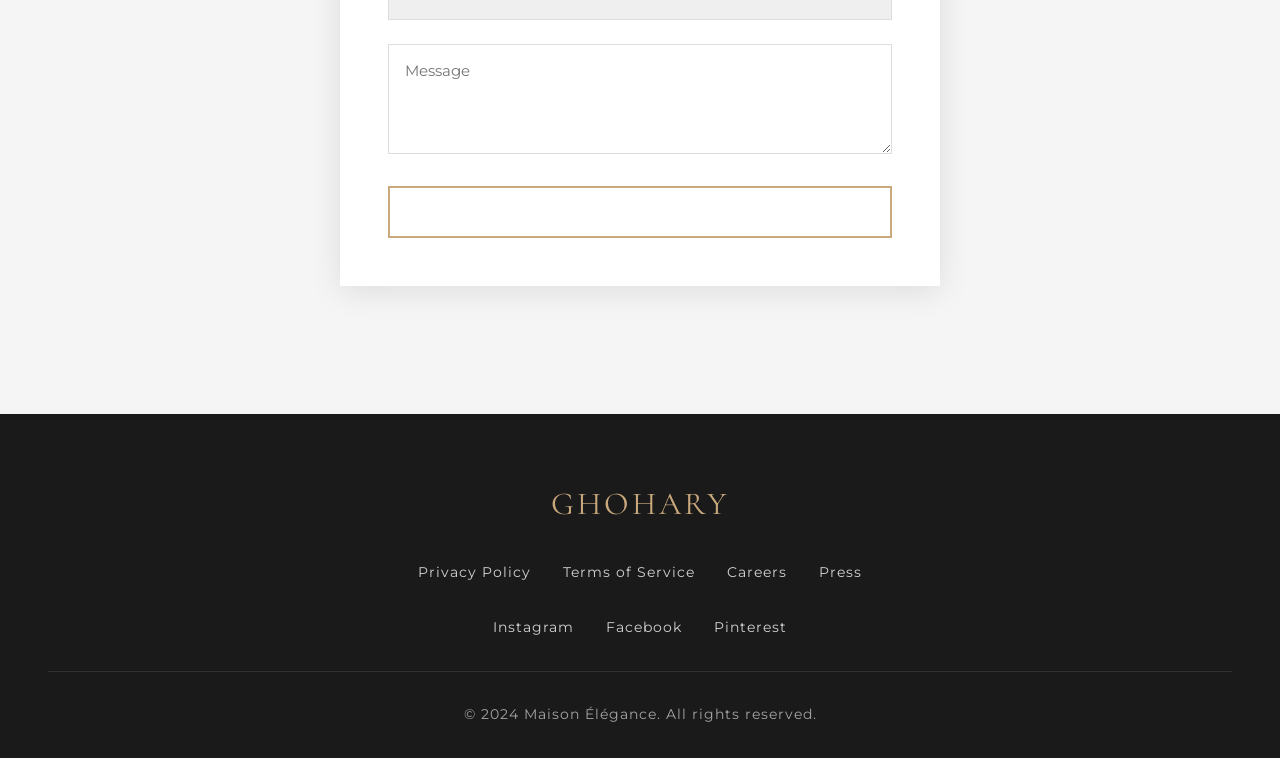
==== commit c03263f6: "Add files via upload" ====
--- a/index.html
+++ b/index.html
@@ -13,7 +13,7 @@
     <!-- Navigation -->
     <nav class="navbar">
         <div class="nav-container">
-            <div class="logo">MAISON ÉLÉGANCE</div>
+            <div class="logo">GHOHARY</div>
             <ul class="nav-menu" id="navMenu">
                 <li><a href="#home" class="nav-link">Home</a></li>
                 <li><a href="#haute-couture" class="nav-link">Haute Couture</a></li>
@@ -34,7 +34,7 @@
     <section id="home" class="hero">
         <div class="hero-overlay"></div>
         <div class="hero-content">
-            <h1 class="hero-title">MAISON ÉLÉGANCE</h1>
+            <h1 class="hero-title">GHOHARY</h1>
             <p class="hero-subtitle">Where Timeless Elegance Meets Contemporary Luxury</p>
             <a href="#haute-couture" class="cta-button">Explore Collections</a>
         </div>
@@ -245,7 +245,7 @@
     <!-- Footer -->
     <footer class="footer">
         <div class="footer-content">
-            <div class="footer-logo">MAISON ÉLÉGANCE</div>
+            <div class="footer-logo">GHOHARY</div>
             <div class="footer-links">
                 <a href="#">Privacy Policy</a>
                 <a href="#">Terms of Service</a>
@@ -263,4 +263,4 @@
 
     <script src="script.js"></script>
 </body>
-</html>
+</html>
--- a/styles.css
+++ b/styles.css
@@ -663,4 +663,4 @@
     .collection-image {
         height: 400px;
     }
-}
+}
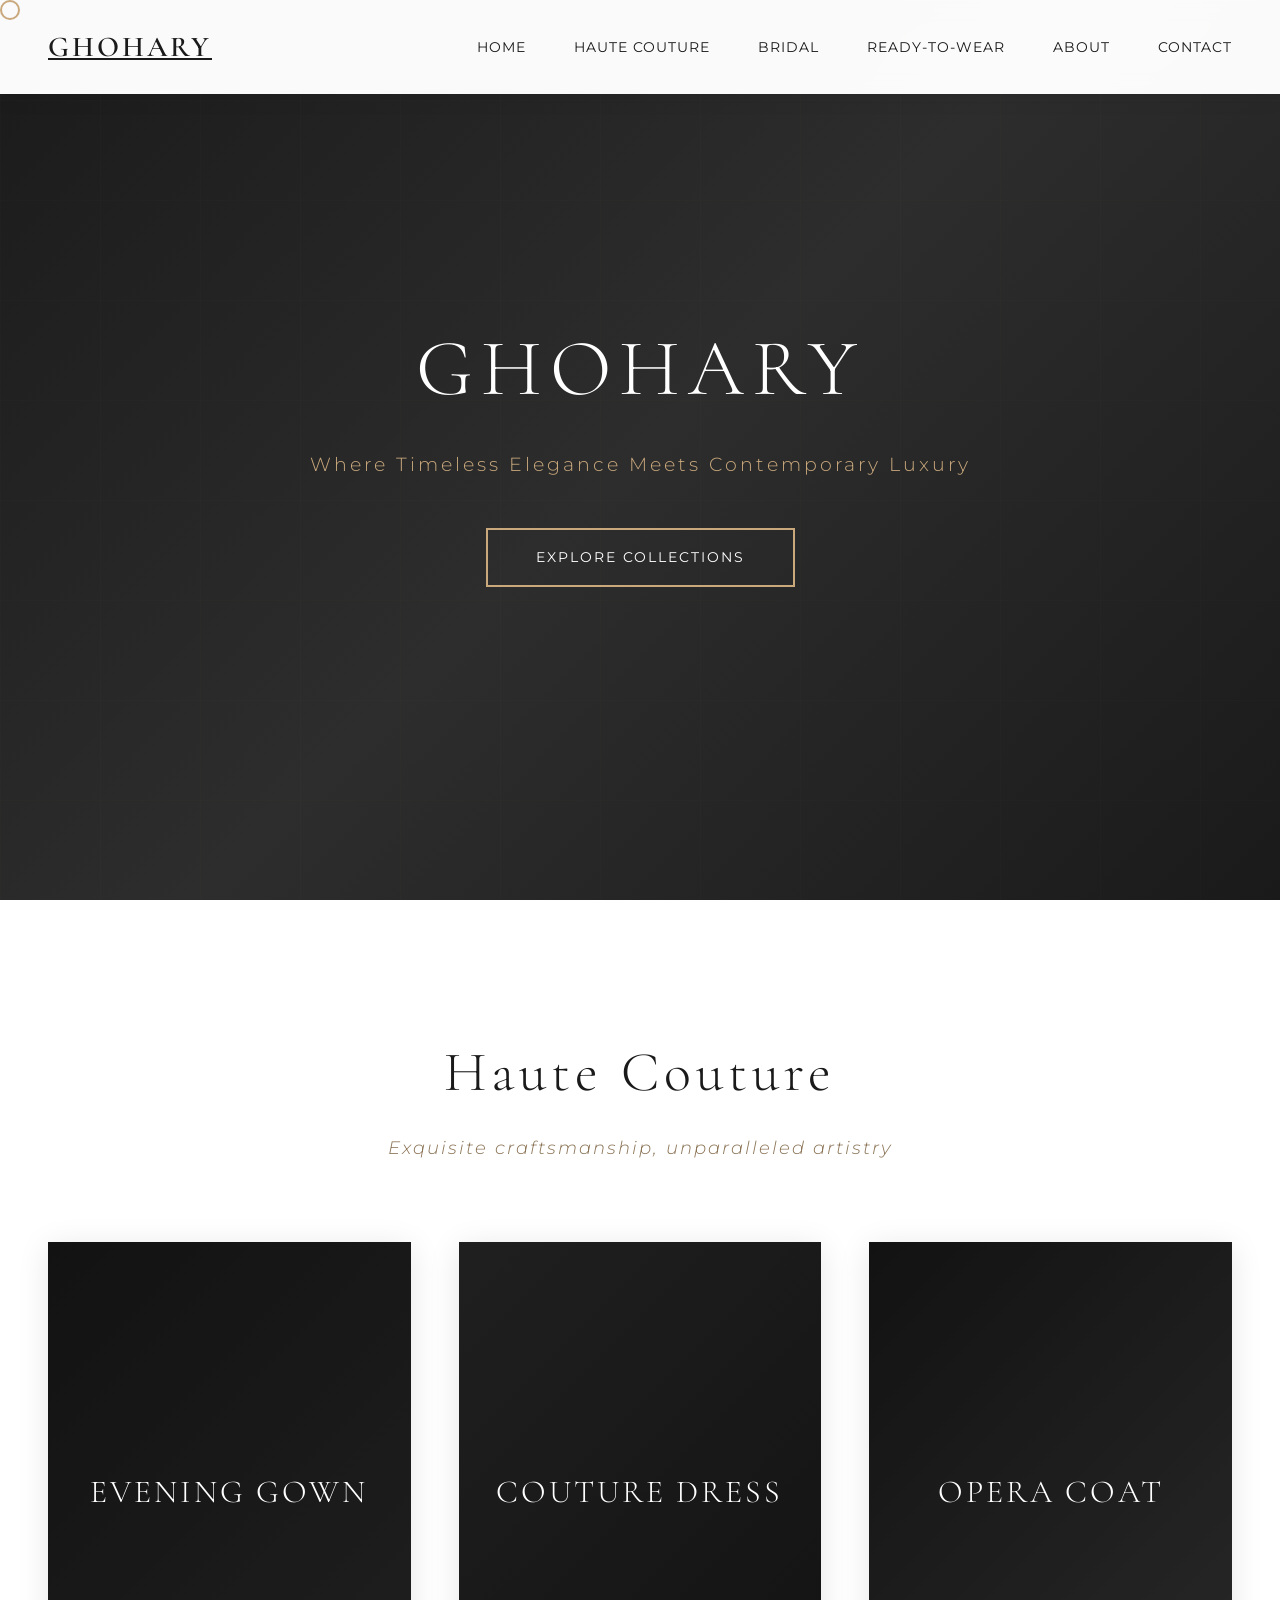
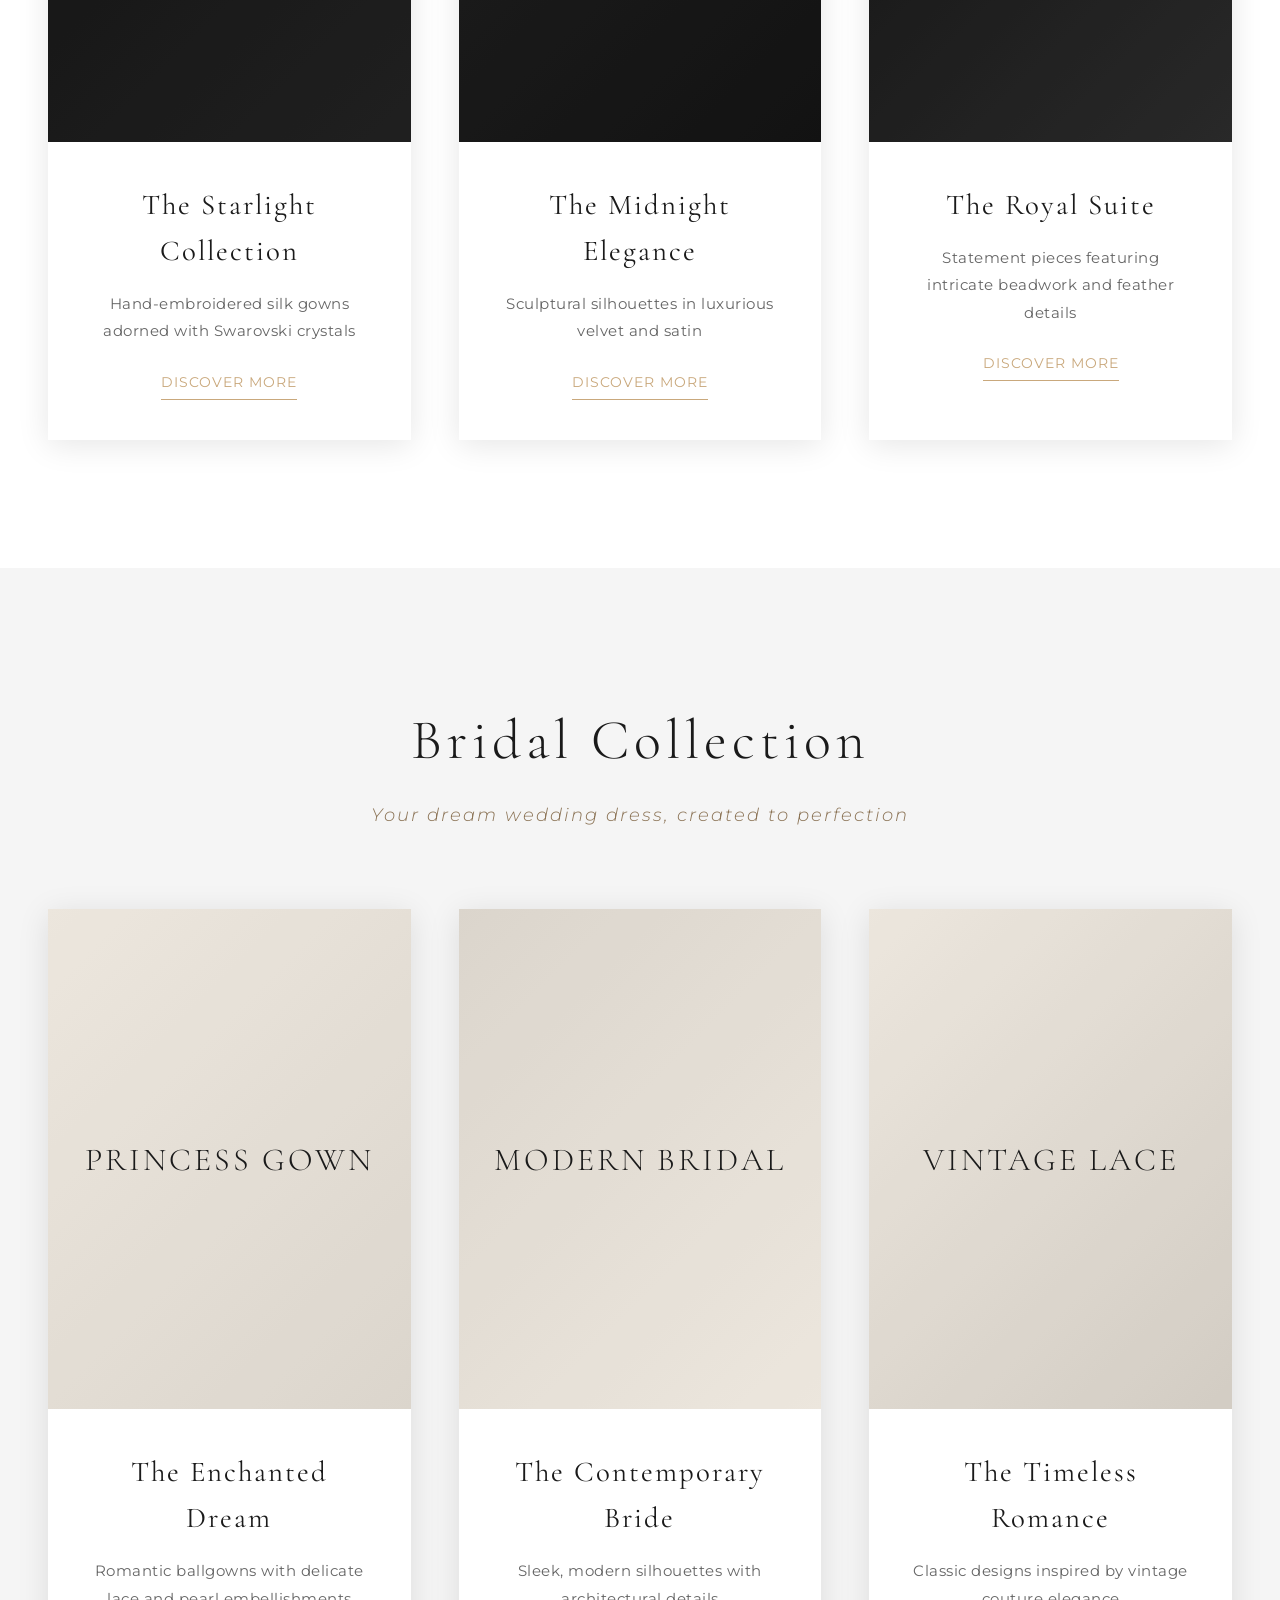
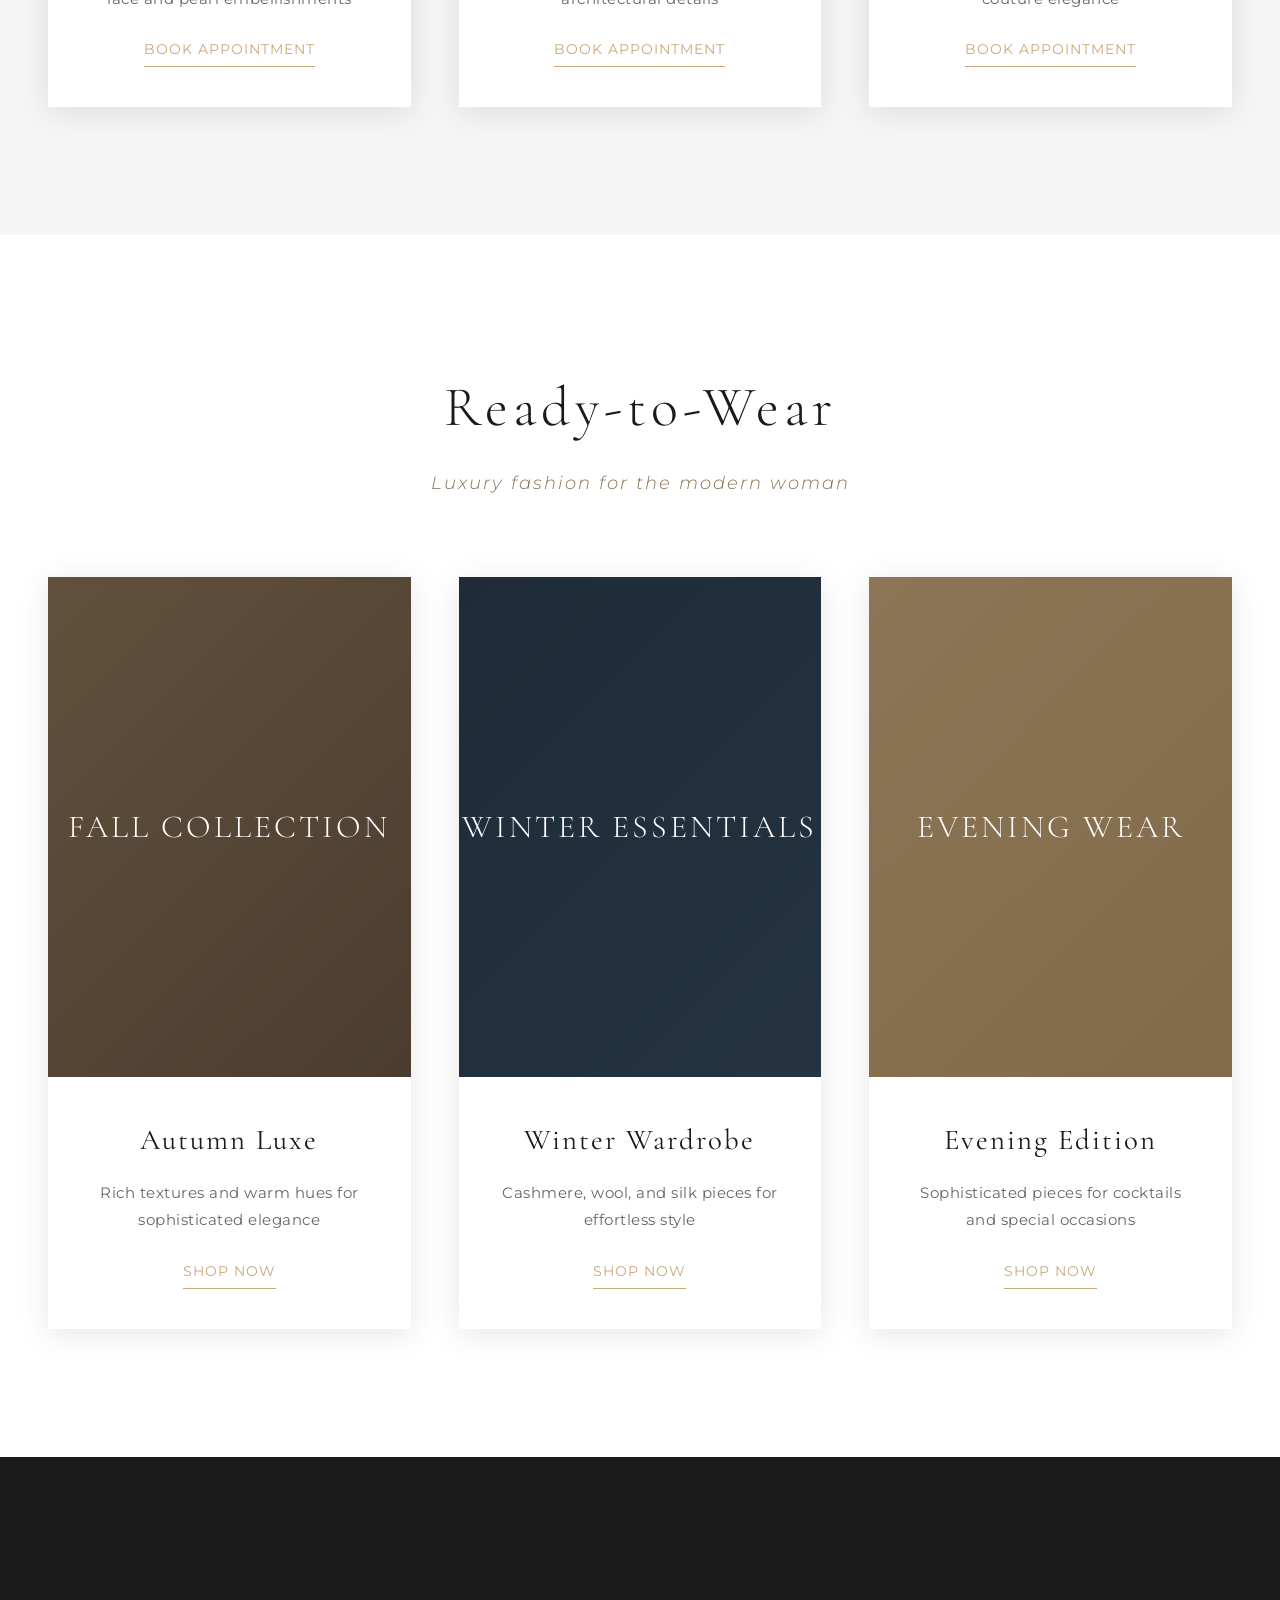
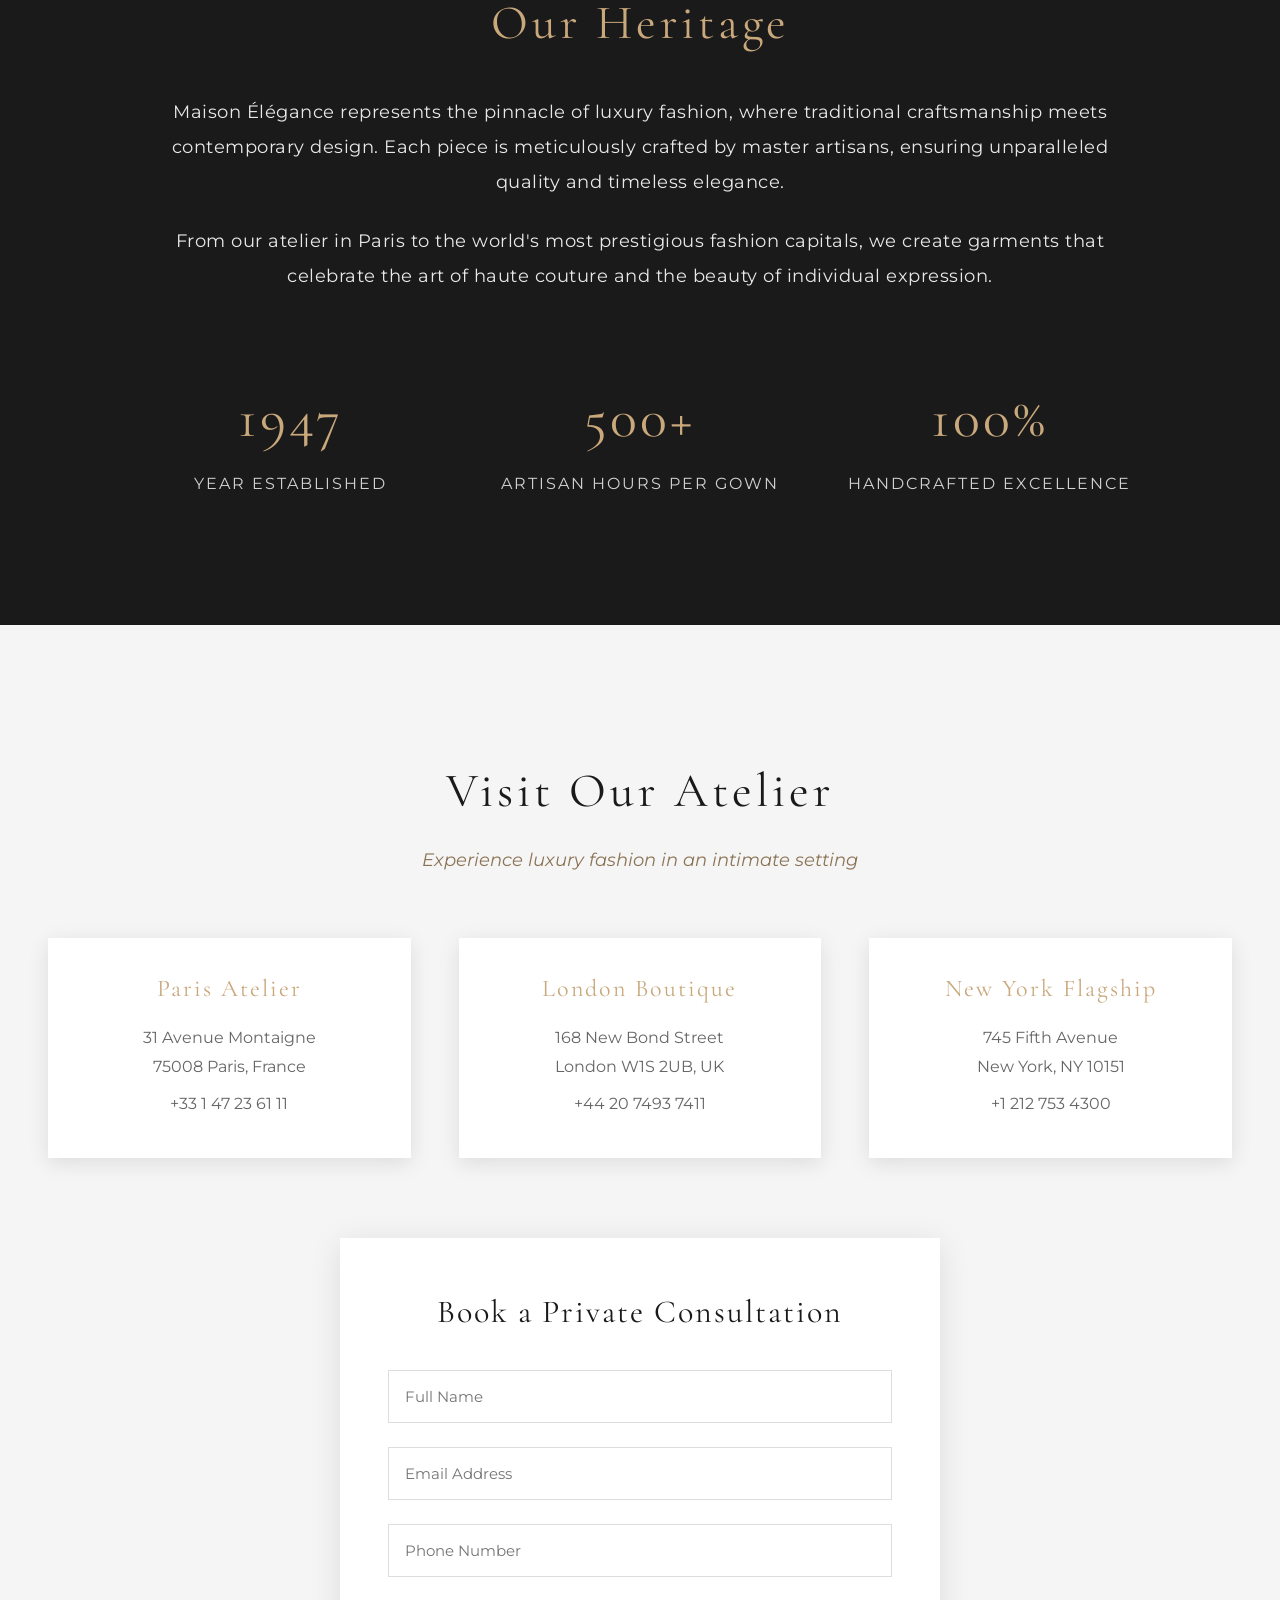
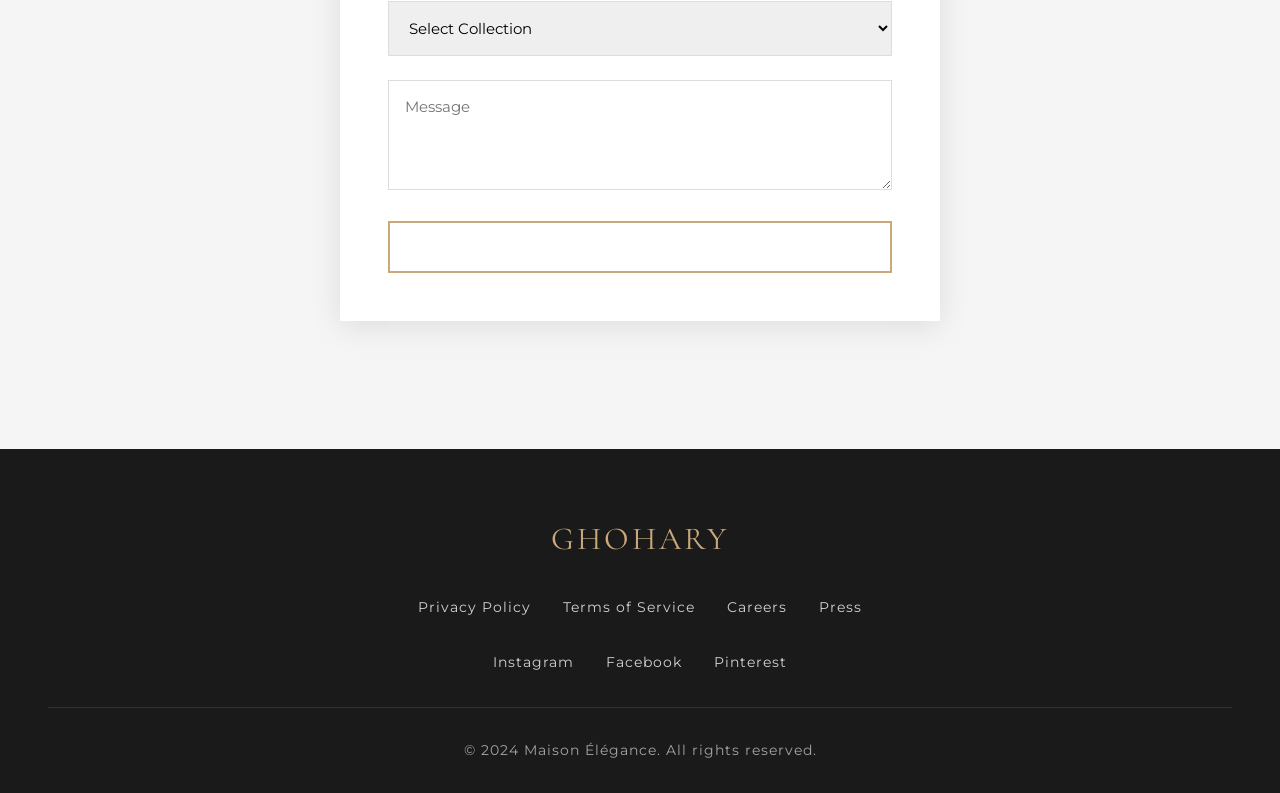
==== commit c597acaa: "Create full multi-page luxury fashion website with all functional pages and features Collection Page" ====
--- a/index.html
+++ b/index.html
@@ -13,14 +13,14 @@
     <!-- Navigation -->
     <nav class="navbar">
         <div class="nav-container">
-            <div class="logo">GHOHARY</div>
+            <a href="index.html" class="logo">GHOHARY</a>
             <ul class="nav-menu" id="navMenu">
-                <li><a href="#home" class="nav-link">Home</a></li>
-                <li><a href="#haute-couture" class="nav-link">Haute Couture</a></li>
-                <li><a href="#bridal" class="nav-link">Bridal</a></li>
-                <li><a href="#ready-to-wear" class="nav-link">Ready-to-Wear</a></li>
-                <li><a href="#about" class="nav-link">About</a></li>
-                <li><a href="#contact" class="nav-link">Contact</a></li>
+                <li><a href="index.html" class="nav-link">Home</a></li>
+                <li><a href="haute-couture.html" class="nav-link">Haute Couture</a></li>
+                <li><a href="bridal.html" class="nav-link">Bridal</a></li>
+                <li><a href="ready-to-wear.html" class="nav-link">Ready-to-Wear</a></li>
+                <li><a href="about.html" class="nav-link">About</a></li>
+                <li><a href="contact.html" class="nav-link">Contact</a></li>
             </ul>
             <div class="hamburger" id="hamburger">
                 <span></span>
@@ -36,7 +36,7 @@
         <div class="hero-content">
             <h1 class="hero-title">GHOHARY</h1>
             <p class="hero-subtitle">Where Timeless Elegance Meets Contemporary Luxury</p>
-            <a href="#haute-couture" class="cta-button">Explore Collections</a>
+            <a href="haute-couture.html" class="cta-button">Explore Collections</a>
         </div>
     </section>
 
@@ -56,7 +56,7 @@
                 <div class="collection-info">
                     <h3>The Starlight Collection</h3>
                     <p>Hand-embroidered silk gowns adorned with Swarovski crystals</p>
-                    <a href="#" class="learn-more">Discover More</a>
+                    <a href="haute-couture.html" class="learn-more">Discover More</a>
                 </div>
             </div>
             <div class="collection-item">
@@ -68,7 +68,7 @@
                 <div class="collection-info">
                     <h3>The Midnight Elegance</h3>
                     <p>Sculptural silhouettes in luxurious velvet and satin</p>
-                    <a href="#" class="learn-more">Discover More</a>
+                    <a href="haute-couture.html" class="learn-more">Discover More</a>
                 </div>
             </div>
             <div class="collection-item">
@@ -80,7 +80,7 @@
                 <div class="collection-info">
                     <h3>The Royal Suite</h3>
                     <p>Statement pieces featuring intricate beadwork and feather details</p>
-                    <a href="#" class="learn-more">Discover More</a>
+                    <a href="haute-couture.html" class="learn-more">Discover More</a>
                 </div>
             </div>
         </div>
@@ -102,7 +102,7 @@
                 <div class="collection-info">
                     <h3>The Enchanted Dream</h3>
                     <p>Romantic ballgowns with delicate lace and pearl embellishments</p>
-                    <a href="#" class="learn-more">Book Appointment</a>
+                    <a href="bridal.html" class="learn-more">Book Appointment</a>
                 </div>
             </div>
             <div class="collection-item">
@@ -114,7 +114,7 @@
                 <div class="collection-info">
                     <h3>The Contemporary Bride</h3>
                     <p>Sleek, modern silhouettes with architectural details</p>
-                    <a href="#" class="learn-more">Book Appointment</a>
+                    <a href="bridal.html" class="learn-more">Book Appointment</a>
                 </div>
             </div>
             <div class="collection-item">
@@ -126,7 +126,7 @@
                 <div class="collection-info">
                     <h3>The Timeless Romance</h3>
                     <p>Classic designs inspired by vintage couture elegance</p>
-                    <a href="#" class="learn-more">Book Appointment</a>
+                    <a href="bridal.html" class="learn-more">Book Appointment</a>
                 </div>
             </div>
         </div>
@@ -148,7 +148,7 @@
                 <div class="collection-info">
                     <h3>Autumn Luxe</h3>
                     <p>Rich textures and warm hues for sophisticated elegance</p>
-                    <a href="#" class="learn-more">Shop Now</a>
+                    <a href="ready-to-wear.html" class="learn-more">Shop Now</a>
                 </div>
             </div>
             <div class="collection-item">
@@ -160,7 +160,7 @@
                 <div class="collection-info">
                     <h3>Winter Wardrobe</h3>
                     <p>Cashmere, wool, and silk pieces for effortless style</p>
-                    <a href="#" class="learn-more">Shop Now</a>
+                    <a href="ready-to-wear.html" class="learn-more">Shop Now</a>
                 </div>
             </div>
             <div class="collection-item">
@@ -172,7 +172,7 @@
                 <div class="collection-info">
                     <h3>Evening Edition</h3>
                     <p>Sophisticated pieces for cocktails and special occasions</p>
-                    <a href="#" class="learn-more">Shop Now</a>
+                    <a href="ready-to-wear.html" class="learn-more">Shop Now</a>
                 </div>
             </div>
         </div>
@@ -247,10 +247,10 @@
         <div class="footer-content">
             <div class="footer-logo">GHOHARY</div>
             <div class="footer-links">
-                <a href="#">Privacy Policy</a>
-                <a href="#">Terms of Service</a>
-                <a href="#">Careers</a>
-                <a href="#">Press</a>
+                <a href="privacy.html">Privacy Policy</a>
+                <a href="terms.html">Terms of Service</a>
+                <a href="careers.html">Careers</a>
+                <a href="press.html">Press</a>
             </div>
             <div class="footer-social">
                 <a href="#">Instagram</a>
--- a/styles.css
+++ b/styles.css
@@ -663,4 +663,1412 @@
     .collection-image {
         height: 400px;
     }
-}+}
+
+/* ==================== */
+/* Page Headers */
+/* ==================== */
+
+.page-header {
+    height: 60vh;
+    background: linear-gradient(135deg, #1a1a1a 0%, #2d2d2d 100%);
+    display: flex;
+    align-items: center;
+    justify-content: center;
+    position: relative;
+    margin-top: 80px;
+}
+
+.bridal-header {
+    background: linear-gradient(135deg, #f5f5f5 0%, #e0e0e0 100%);
+}
+
+.rtw-header {
+    background: linear-gradient(135deg, #8b7355 0%, #6b5644 100%);
+}
+
+.about-header {
+    background: linear-gradient(135deg, #2d2d2d 0%, #1a1a1a 100%);
+}
+
+.contact-header {
+    background: linear-gradient(135deg, #c9a87c 0%, #b89968 100%);
+}
+
+.careers-header {
+    background: linear-gradient(135deg, #2c3e50 0%, #34495e 100%);
+}
+
+.press-header {
+    background: linear-gradient(135deg, #1a1a1a 0%, #3a3a3a 100%);
+}
+
+.page-header-overlay {
+    position: absolute;
+    top: 0;
+    left: 0;
+    width: 100%;
+    height: 100%;
+    background: rgba(0, 0, 0, 0.3);
+}
+
+.page-header-content {
+    text-align: center;
+    z-index: 2;
+    color: var(--text-light);
+}
+
+.bridal-header .page-header-content,
+.rtw-header .page-header-content,
+.contact-header .page-header-content {
+    color: var(--primary-color);
+}
+
+.page-header-content h1 {
+    font-size: 4rem;
+    font-weight: 300;
+    letter-spacing: 6px;
+    margin-bottom: 1rem;
+}
+
+.page-header-content p {
+    font-size: 1.2rem;
+    letter-spacing: 2px;
+    color: var(--secondary-color);
+}
+
+/* ==================== */
+/* Collection Intro */
+/* ==================== */
+
+.collection-intro,
+.intro-container {
+    max-width: 900px;
+    margin: 0 auto;
+    padding: 5rem 2rem;
+    text-align: center;
+}
+
+.intro-container h2 {
+    font-size: 2.5rem;
+    margin-bottom: 2rem;
+    letter-spacing: 3px;
+}
+
+.intro-container p {
+    font-size: 1.1rem;
+    line-height: 1.8;
+    color: #666;
+    margin-bottom: 1.5rem;
+}
+
+/* ==================== */
+/* Products Section */
+/* ==================== */
+
+.products-section {
+    padding: 4rem 2rem 6rem;
+    background: #ffffff;
+}
+
+.products-container {
+    max-width: 1400px;
+    margin: 0 auto;
+    display: grid;
+    grid-template-columns: repeat(auto-fill, minmax(320px, 1fr));
+    gap: 3rem;
+}
+
+.product-card {
+    background: #ffffff;
+    box-shadow: 0 5px 25px rgba(0, 0, 0, 0.1);
+    transition: var(--transition);
+    overflow: hidden;
+}
+
+.product-card:hover {
+    transform: translateY(-10px);
+    box-shadow: 0 15px 40px rgba(0, 0, 0, 0.15);
+}
+
+.product-image {
+    height: 450px;
+    position: relative;
+    overflow: hidden;
+}
+
+.product-badge {
+    position: absolute;
+    top: 20px;
+    right: 20px;
+    background: var(--secondary-color);
+    color: var(--primary-color);
+    padding: 0.5rem 1rem;
+    font-size: 0.75rem;
+    letter-spacing: 1px;
+    font-weight: 500;
+}
+
+.bridal-badge {
+    background: var(--primary-color);
+    color: var(--text-light);
+}
+
+.product-details {
+    padding: 2rem;
+}
+
+.product-details h3 {
+    font-size: 1.6rem;
+    margin-bottom: 0.5rem;
+    letter-spacing: 1px;
+}
+
+.product-category {
+    color: var(--secondary-color);
+    font-size: 0.9rem;
+    margin-bottom: 1rem;
+    letter-spacing: 1px;
+    text-transform: uppercase;
+}
+
+.product-description {
+    color: #666;
+    line-height: 1.6;
+    margin-bottom: 1rem;
+    font-size: 0.95rem;
+}
+
+.product-price {
+    font-size: 1.2rem;
+    font-weight: 500;
+    color: var(--primary-color);
+    margin-bottom: 1.5rem;
+}
+
+.product-button {
+    display: inline-block;
+    padding: 0.8rem 2rem;
+    border: 2px solid var(--secondary-color);
+    color: var(--secondary-color);
+    text-decoration: none;
+    letter-spacing: 1px;
+    font-size: 0.85rem;
+    text-transform: uppercase;
+    transition: var(--transition);
+}
+
+.product-button:hover {
+    background: var(--secondary-color);
+    color: var(--primary-color);
+}
+
+/* ==================== */
+/* Bespoke Section */
+/* ==================== */
+
+.bespoke-section {
+    background: var(--primary-color);
+    color: var(--text-light);
+    padding: 6rem 2rem;
+    text-align: center;
+}
+
+.bridal-services {
+    background: var(--background-light);
+    color: var(--primary-color);
+}
+
+.bespoke-container {
+    max-width: 1200px;
+    margin: 0 auto;
+}
+
+.bespoke-container h2 {
+    font-size: 3rem;
+    margin-bottom: 1.5rem;
+    letter-spacing: 4px;
+}
+
+.bespoke-container p {
+    font-size: 1.1rem;
+    margin-bottom: 2.5rem;
+    line-height: 1.8;
+}
+
+.services-grid {
+    display: grid;
+    grid-template-columns: repeat(auto-fit, minmax(250px, 1fr));
+    gap: 2rem;
+    margin: 3rem 0;
+}
+
+.service-item {
+    padding: 2rem;
+    background: rgba(255, 255, 255, 0.05);
+}
+
+.bridal-services .service-item {
+    background: #ffffff;
+    box-shadow: 0 5px 20px rgba(0, 0, 0, 0.1);
+}
+
+.service-item h3 {
+    font-size: 1.4rem;
+    margin-bottom: 1rem;
+    letter-spacing: 2px;
+    color: var(--secondary-color);
+}
+
+.bridal-services .service-item h3 {
+    color: var(--primary-color);
+}
+
+.service-item p {
+    font-size: 0.95rem;
+    line-height: 1.6;
+}
+
+/* ==================== */
+/* Filter Section */
+/* ==================== */
+
+.filter-section {
+    background: var(--background-light);
+    padding: 2rem;
+    text-align: center;
+}
+
+.filter-container {
+    max-width: 1200px;
+    margin: 0 auto;
+    display: flex;
+    justify-content: center;
+    gap: 1rem;
+    flex-wrap: wrap;
+}
+
+.filter-btn {
+    padding: 0.8rem 2rem;
+    background: #ffffff;
+    border: 2px solid var(--primary-color);
+    color: var(--primary-color);
+    cursor: pointer;
+    font-family: 'Montserrat', sans-serif;
+    font-size: 0.9rem;
+    letter-spacing: 1px;
+    text-transform: uppercase;
+    transition: var(--transition);
+}
+
+.filter-btn:hover,
+.filter-btn.active {
+    background: var(--primary-color);
+    color: var(--text-light);
+}
+
+/* ==================== */
+/* Product Detail Page */
+/* ==================== */
+
+.product-detail-section {
+    padding: 6rem 2rem;
+    margin-top: 80px;
+}
+
+.product-detail-container {
+    max-width: 1400px;
+    margin: 0 auto;
+    display: grid;
+    grid-template-columns: 1.2fr 1fr;
+    gap: 4rem;
+}
+
+.product-detail-gallery {
+    position: sticky;
+    top: 100px;
+    height: fit-content;
+}
+
+.main-image {
+    height: 600px;
+    margin-bottom: 1.5rem;
+    background: var(--background-light);
+}
+
+.thumbnail-grid {
+    display: grid;
+    grid-template-columns: repeat(4, 1fr);
+    gap: 1rem;
+}
+
+.thumbnail {
+    height: 120px;
+    cursor: pointer;
+    transition: var(--transition);
+    opacity: 0.6;
+}
+
+.thumbnail.active,
+.thumbnail:hover {
+    opacity: 1;
+    transform: scale(1.05);
+}
+
+.product-detail-info {
+    padding: 2rem 0;
+}
+
+.breadcrumb {
+    font-size: 0.9rem;
+    margin-bottom: 2rem;
+    color: #666;
+}
+
+.breadcrumb a {
+    color: var(--secondary-color);
+    text-decoration: none;
+}
+
+.breadcrumb a:hover {
+    text-decoration: underline;
+}
+
+.product-detail-info h1 {
+    font-size: 3rem;
+    margin-bottom: 1rem;
+    letter-spacing: 3px;
+}
+
+.product-detail-category {
+    color: var(--secondary-color);
+    font-size: 1rem;
+    margin-bottom: 2rem;
+    letter-spacing: 1px;
+    text-transform: uppercase;
+}
+
+.product-price-section {
+    border-top: 1px solid #ddd;
+    border-bottom: 1px solid #ddd;
+    padding: 2rem 0;
+    margin-bottom: 3rem;
+}
+
+.product-detail-price {
+    font-size: 1.8rem;
+    font-weight: 500;
+    color: var(--primary-color);
+}
+
+.product-description-section h3,
+.product-details-list h3,
+.product-materials h3 {
+    font-size: 1.4rem;
+    margin-bottom: 1rem;
+    letter-spacing: 2px;
+}
+
+.product-description-section p,
+.product-materials p {
+    line-height: 1.8;
+    color: #666;
+    margin-bottom: 2rem;
+}
+
+.product-details-list ul {
+    list-style: none;
+    margin-bottom: 2rem;
+}
+
+.product-details-list li {
+    padding: 0.5rem 0;
+    padding-left: 1.5rem;
+    position: relative;
+    color: #666;
+}
+
+.product-details-list li:before {
+    content: '•';
+    position: absolute;
+    left: 0;
+    color: var(--secondary-color);
+    font-weight: bold;
+}
+
+.care-instructions {
+    font-size: 0.9rem;
+    font-style: italic;
+    color: #888;
+}
+
+.product-actions {
+    display: flex;
+    gap: 1rem;
+    margin: 3rem 0;
+}
+
+.cta-secondary {
+    background: transparent;
+    color: var(--primary-color);
+}
+
+.cta-secondary:hover {
+    background: var(--primary-color);
+    color: var(--text-light);
+}
+
+.product-features {
+    display: grid;
+    grid-template-columns: repeat(3, 1fr);
+    gap: 2rem;
+    margin-top: 3rem;
+    padding-top: 3rem;
+    border-top: 1px solid #ddd;
+}
+
+.feature-item {
+    text-align: center;
+}
+
+.feature-item h4 {
+    font-size: 1.1rem;
+    margin-bottom: 0.5rem;
+    letter-spacing: 1px;
+}
+
+.feature-item p {
+    font-size: 0.9rem;
+    color: #666;
+}
+
+.related-products {
+    padding: 6rem 2rem;
+    background: var(--background-light);
+}
+
+/* ==================== */
+/* About Page Specific */
+/* ==================== */
+
+.about-story,
+.careers-intro {
+    padding: 6rem 2rem;
+    background: #ffffff;
+}
+
+.about-container,
+.careers-intro-container {
+    max-width: 1000px;
+    margin: 0 auto;
+}
+
+.story-content,
+.careers-intro-container {
+    text-align: center;
+}
+
+.story-content h2,
+.careers-intro-container h2 {
+    font-size: 3rem;
+    margin-bottom: 2rem;
+    letter-spacing: 4px;
+}
+
+.story-content p,
+.careers-intro-container p {
+    font-size: 1.1rem;
+    line-height: 2;
+    margin-bottom: 1.5rem;
+    color: #666;
+}
+
+.values-section {
+    padding: 6rem 2rem;
+    background: var(--background-light);
+}
+
+.values-container {
+    max-width: 1200px;
+    margin: 0 auto;
+    text-align: center;
+}
+
+.values-container h2 {
+    font-size: 3rem;
+    margin-bottom: 4rem;
+    letter-spacing: 4px;
+}
+
+.values-grid {
+    display: grid;
+    grid-template-columns: repeat(auto-fit, minmax(250px, 1fr));
+    gap: 3rem;
+}
+
+.value-card {
+    padding: 2.5rem;
+    background: #ffffff;
+    box-shadow: 0 5px 25px rgba(0, 0, 0, 0.1);
+    transition: var(--transition);
+}
+
+.value-card:hover {
+    transform: translateY(-10px);
+    box-shadow: 0 15px 40px rgba(0, 0, 0, 0.15);
+}
+
+.value-card h3 {
+    font-size: 1.6rem;
+    margin-bottom: 1rem;
+    color: var(--secondary-color);
+    letter-spacing: 2px;
+}
+
+.value-card p {
+    color: #666;
+    line-height: 1.8;
+}
+
+.atelier-section {
+    padding: 6rem 2rem;
+    background: var(--primary-color);
+    color: var(--text-light);
+}
+
+.atelier-container {
+    max-width: 1200px;
+    margin: 0 auto;
+}
+
+.atelier-content {
+    text-align: center;
+    margin-bottom: 4rem;
+}
+
+.atelier-content h2 {
+    font-size: 3rem;
+    margin-bottom: 2rem;
+    letter-spacing: 4px;
+    color: var(--secondary-color);
+}
+
+.atelier-content p {
+    font-size: 1.1rem;
+    line-height: 2;
+    margin-bottom: 1.5rem;
+}
+
+.atelier-stats-grid {
+    display: grid;
+    grid-template-columns: repeat(auto-fit, minmax(200px, 1fr));
+    gap: 2rem;
+}
+
+.stat-box {
+    text-align: center;
+    padding: 2rem;
+    background: rgba(255, 255, 255, 0.05);
+}
+
+.stat-box h3 {
+    font-size: 3rem;
+    color: var(--secondary-color);
+    margin-bottom: 0.5rem;
+}
+
+.stat-box p {
+    font-size: 1rem;
+    letter-spacing: 1px;
+    text-transform: uppercase;
+}
+
+.process-section {
+    padding: 6rem 2rem;
+    background: var(--background-light);
+}
+
+.process-container {
+    max-width: 1200px;
+    margin: 0 auto;
+}
+
+.process-container h2 {
+    font-size: 3rem;
+    text-align: center;
+    margin-bottom: 4rem;
+    letter-spacing: 4px;
+}
+
+.process-timeline {
+    display: flex;
+    flex-direction: column;
+    gap: 3rem;
+}
+
+.process-step {
+    display: flex;
+    align-items: flex-start;
+    gap: 2rem;
+    background: #ffffff;
+    padding: 2.5rem;
+    box-shadow: 0 5px 20px rgba(0, 0, 0, 0.1);
+}
+
+.step-number {
+    font-size: 3rem;
+    font-family: 'Cormorant Garamond', serif;
+    color: var(--secondary-color);
+    font-weight: 300;
+    min-width: 80px;
+}
+
+.process-step h3 {
+    font-size: 1.6rem;
+    margin-bottom: 0.5rem;
+    letter-spacing: 2px;
+}
+
+.process-step p {
+    color: #666;
+    line-height: 1.8;
+}
+
+.team-section {
+    padding: 6rem 2rem;
+    background: #ffffff;
+}
+
+.team-container {
+    max-width: 1200px;
+    margin: 0 auto;
+}
+
+.team-container h2 {
+    font-size: 3rem;
+    text-align: center;
+    margin-bottom: 4rem;
+    letter-spacing: 4px;
+}
+
+.team-grid {
+    display: grid;
+    grid-template-columns: repeat(auto-fit, minmax(300px, 1fr));
+    gap: 3rem;
+}
+
+.team-member {
+    text-align: center;
+}
+
+.member-image {
+    height: 400px;
+    margin-bottom: 1.5rem;
+}
+
+.team-member h3 {
+    font-size: 1.6rem;
+    margin-bottom: 0.5rem;
+    letter-spacing: 2px;
+}
+
+.member-title {
+    color: var(--secondary-color);
+    font-size: 0.95rem;
+    margin-bottom: 1rem;
+    letter-spacing: 1px;
+    text-transform: uppercase;
+}
+
+.member-bio {
+    color: #666;
+    line-height: 1.8;
+    font-size: 0.95rem;
+}
+
+.about-cta {
+    padding: 6rem 2rem;
+    background: var(--primary-color);
+    color: var(--text-light);
+    text-align: center;
+}
+
+.about-cta-content h2 {
+    font-size: 3rem;
+    margin-bottom: 1.5rem;
+    letter-spacing: 4px;
+}
+
+.about-cta-content p {
+    font-size: 1.1rem;
+    margin-bottom: 2.5rem;
+}
+
+/* ==================== */
+/* Contact Page Specific */
+/* ==================== */
+
+.locations-section,
+.services-info-section {
+    padding: 5rem 2rem;
+    background: #ffffff;
+}
+
+.locations-container,
+.services-info-container {
+    max-width: 1200px;
+    margin: 0 auto;
+}
+
+.locations-container h2,
+.services-info-container h2 {
+    font-size: 3rem;
+    text-align: center;
+    margin-bottom: 3rem;
+    letter-spacing: 4px;
+}
+
+.locations-grid,
+.services-info-grid {
+    display: grid;
+    grid-template-columns: repeat(auto-fit, minmax(280px, 1fr));
+    gap: 3rem;
+}
+
+.location-card,
+.service-info-card {
+    background: var(--background-light);
+    padding: 2.5rem;
+    box-shadow: 0 5px 20px rgba(0, 0, 0, 0.1);
+    transition: var(--transition);
+}
+
+.location-card:hover,
+.service-info-card:hover {
+    transform: translateY(-10px);
+    box-shadow: 0 15px 40px rgba(0, 0, 0, 0.15);
+}
+
+.location-card h3,
+.service-info-card h3 {
+    font-size: 1.8rem;
+    margin-bottom: 1.5rem;
+    color: var(--secondary-color);
+    letter-spacing: 2px;
+}
+
+.location-details p {
+    margin-bottom: 1rem;
+    color: #666;
+    line-height: 1.6;
+}
+
+.location-address {
+    font-weight: 500;
+    color: var(--primary-color);
+}
+
+.location-phone,
+.location-email {
+    font-size: 0.95rem;
+}
+
+.location-hours {
+    margin-top: 1.5rem;
+    padding-top: 1.5rem;
+    border-top: 1px solid #ddd;
+    font-size: 0.9rem;
+}
+
+.location-button {
+    display: inline-block;
+    margin-top: 1.5rem;
+    padding: 0.8rem 2rem;
+    background: var(--secondary-color);
+    color: var(--primary-color);
+    text-decoration: none;
+    letter-spacing: 1px;
+    font-size: 0.9rem;
+    text-transform: uppercase;
+    transition: var(--transition);
+}
+
+.location-button:hover {
+    background: var(--accent-color);
+}
+
+.contact-form-section {
+    padding: 6rem 2rem;
+    background: var(--background-light);
+}
+
+.contact-form-container {
+    max-width: 800px;
+    margin: 0 auto;
+}
+
+.contact-form-container h2 {
+    font-size: 3rem;
+    text-align: center;
+    margin-bottom: 1rem;
+    letter-spacing: 4px;
+}
+
+.form-intro {
+    text-align: center;
+    font-size: 1.1rem;
+    color: #666;
+    margin-bottom: 3rem;
+    line-height: 1.8;
+}
+
+.main-contact-form {
+    background: #ffffff;
+    padding: 3rem;
+    box-shadow: 0 5px 30px rgba(0, 0, 0, 0.1);
+}
+
+.form-row {
+    display: grid;
+    grid-template-columns: 1fr 1fr;
+    gap: 2rem;
+}
+
+.form-group {
+    margin-bottom: 2rem;
+}
+
+.form-group label {
+    display: block;
+    margin-bottom: 0.5rem;
+    font-weight: 500;
+    letter-spacing: 1px;
+    font-size: 0.95rem;
+}
+
+.form-group input,
+.form-group select,
+.form-group textarea {
+    width: 100%;
+    padding: 1rem;
+    border: 1px solid #ddd;
+    font-family: 'Montserrat', sans-serif;
+    font-size: 0.95rem;
+    transition: var(--transition);
+}
+
+.form-group input:focus,
+.form-group select:focus,
+.form-group textarea:focus {
+    outline: none;
+    border-color: var(--secondary-color);
+}
+
+.checkbox-group {
+    display: flex;
+    align-items: center;
+    gap: 0.5rem;
+}
+
+.checkbox-group input {
+    width: auto;
+}
+
+.checkbox-label {
+    font-weight: 400;
+    font-size: 0.9rem;
+    color: #666;
+}
+
+.form-submit-btn {
+    width: 100%;
+}
+
+.form-success-message {
+    background: var(--secondary-color);
+    color: var(--primary-color);
+    padding: 2rem;
+    margin-bottom: 2rem;
+    text-align: center;
+    border-radius: 5px;
+}
+
+.form-success-message h3 {
+    font-size: 1.8rem;
+    margin-bottom: 1rem;
+    letter-spacing: 2px;
+}
+
+.faq-section {
+    padding: 5rem 2rem;
+    background: #ffffff;
+}
+
+.faq-container {
+    max-width: 900px;
+    margin: 0 auto;
+}
+
+.faq-container h2 {
+    font-size: 3rem;
+    text-align: center;
+    margin-bottom: 3rem;
+    letter-spacing: 4px;
+}
+
+.faq-item {
+    border-bottom: 1px solid #ddd;
+    padding: 1.5rem 0;
+}
+
+.faq-question {
+    font-size: 1.2rem;
+    cursor: pointer;
+    display: flex;
+    justify-content: space-between;
+    align-items: center;
+    letter-spacing: 1px;
+    transition: var(--transition);
+}
+
+.faq-question:hover {
+    color: var(--secondary-color);
+}
+
+.faq-answer {
+    max-height: 0;
+    overflow: hidden;
+    transition: max-height 0.3s ease;
+    color: #666;
+    line-height: 1.8;
+    padding-top: 0;
+}
+
+.faq-item.active .faq-answer {
+    max-height: 500px;
+    padding-top: 1rem;
+}
+
+/* ==================== */
+/* Legal Pages */
+/* ==================== */
+
+.legal-page {
+    padding: 8rem 2rem;
+    margin-top: 80px;
+}
+
+.legal-container {
+    max-width: 900px;
+    margin: 0 auto;
+}
+
+.legal-container h1 {
+    font-size: 3.5rem;
+    margin-bottom: 1rem;
+    letter-spacing: 4px;
+}
+
+.legal-updated {
+    color: #888;
+    font-size: 0.95rem;
+    margin-bottom: 3rem;
+    font-style: italic;
+}
+
+.legal-content h2 {
+    font-size: 2rem;
+    margin-top: 3rem;
+    margin-bottom: 1rem;
+    letter-spacing: 2px;
+}
+
+.legal-content h3 {
+    font-size: 1.4rem;
+    margin-top: 2rem;
+    margin-bottom: 0.8rem;
+    letter-spacing: 1px;
+}
+
+.legal-content p {
+    line-height: 1.8;
+    color: #666;
+    margin-bottom: 1.5rem;
+}
+
+.legal-content ul {
+    margin-bottom: 2rem;
+    padding-left: 2rem;
+}
+
+.legal-content li {
+    line-height: 1.8;
+    color: #666;
+    margin-bottom: 0.5rem;
+}
+
+.legal-cta {
+    display: flex;
+    gap: 1rem;
+    justify-content: center;
+    margin-top: 4rem;
+}
+
+/* ==================== */
+/* Careers Page */
+/* ==================== */
+
+.why-join-section,
+.positions-section,
+.application-section {
+    padding: 5rem 2rem;
+}
+
+.why-join-section {
+    background: var(--background-light);
+}
+
+.why-join-container,
+.positions-container,
+.application-container {
+    max-width: 1200px;
+    margin: 0 auto;
+}
+
+.why-join-container h2,
+.positions-container h2,
+.application-container h2 {
+    font-size: 3rem;
+    text-align: center;
+    margin-bottom: 3rem;
+    letter-spacing: 4px;
+}
+
+.benefits-grid {
+    display: grid;
+    grid-template-columns: repeat(auto-fit, minmax(300px, 1fr));
+    gap: 2.5rem;
+}
+
+.benefit-card {
+    background: #ffffff;
+    padding: 2.5rem;
+    box-shadow: 0 5px 20px rgba(0, 0, 0, 0.1);
+    transition: var(--transition);
+}
+
+.benefit-card:hover {
+    transform: translateY(-10px);
+    box-shadow: 0 15px 40px rgba(0, 0, 0, 0.15);
+}
+
+.benefit-card h3 {
+    font-size: 1.5rem;
+    margin-bottom: 1rem;
+    color: var(--secondary-color);
+    letter-spacing: 2px;
+}
+
+.benefit-card p {
+    color: #666;
+    line-height: 1.8;
+}
+
+.position-card {
+    background: #ffffff;
+    padding: 2.5rem;
+    margin-bottom: 2rem;
+    box-shadow: 0 5px 20px rgba(0, 0, 0, 0.1);
+    transition: var(--transition);
+}
+
+.position-card:hover {
+    box-shadow: 0 10px 35px rgba(0, 0, 0, 0.15);
+}
+
+.position-header {
+    display: flex;
+    justify-content: space-between;
+    align-items: center;
+    margin-bottom: 1rem;
+}
+
+.position-header h3 {
+    font-size: 1.6rem;
+    letter-spacing: 2px;
+}
+
+.position-location {
+    color: var(--secondary-color);
+    font-size: 0.95rem;
+    letter-spacing: 1px;
+}
+
+.position-department {
+    color: #888;
+    font-size: 0.9rem;
+    margin-bottom: 1rem;
+    text-transform: uppercase;
+    letter-spacing: 1px;
+}
+
+.position-description {
+    color: #666;
+    line-height: 1.8;
+    margin-bottom: 1.5rem;
+}
+
+.position-apply-btn {
+    display: inline-block;
+    padding: 0.8rem 2rem;
+    background: var(--secondary-color);
+    color: var(--primary-color);
+    text-decoration: none;
+    letter-spacing: 1px;
+    font-size: 0.9rem;
+    text-transform: uppercase;
+    transition: var(--transition);
+}
+
+.position-apply-btn:hover {
+    background: var(--accent-color);
+}
+
+.application-section {
+    background: var(--background-light);
+}
+
+.application-intro {
+    text-align: center;
+    font-size: 1.1rem;
+    color: #666;
+    margin-bottom: 3rem;
+}
+
+.application-form {
+    background: #ffffff;
+    padding: 3rem;
+    box-shadow: 0 5px 30px rgba(0, 0, 0, 0.1);
+}
+
+/* ==================== */
+/* Press Page */
+/* ==================== */
+
+.press-contact-section,
+.news-section,
+.press-kit-section,
+.as-seen-section,
+.events-section {
+    padding: 5rem 2rem;
+}
+
+.press-contact-section {
+    background: var(--background-light);
+    text-align: center;
+}
+
+.press-contact-container,
+.news-container,
+.press-kit-container,
+.as-seen-container,
+.events-container {
+    max-width: 1200px;
+    margin: 0 auto;
+}
+
+.press-contact-container h2,
+.news-container h2,
+.press-kit-container h2,
+.as-seen-container h2,
+.events-container h2 {
+    font-size: 3rem;
+    margin-bottom: 2rem;
+    letter-spacing: 4px;
+}
+
+.press-contact-info {
+    max-width: 600px;
+    margin: 2rem auto 0;
+}
+
+.press-contact-info p {
+    font-size: 1.1rem;
+    margin-bottom: 1rem;
+    color: #666;
+}
+
+.news-section {
+    background: #ffffff;
+}
+
+.news-article {
+    padding: 2.5rem 0;
+    border-bottom: 1px solid #ddd;
+}
+
+.news-article:last-child {
+    border-bottom: none;
+}
+
+.news-date {
+    color: var(--secondary-color);
+    font-size: 0.9rem;
+    margin-bottom: 0.5rem;
+    text-transform: uppercase;
+    letter-spacing: 1px;
+}
+
+.news-article h3 {
+    font-size: 1.8rem;
+    margin-bottom: 1rem;
+    letter-spacing: 2px;
+}
+
+.news-article p {
+    color: #666;
+    line-height: 1.8;
+    margin-bottom: 1rem;
+}
+
+.news-read-more {
+    color: var(--secondary-color);
+    text-decoration: none;
+    font-size: 0.95rem;
+    letter-spacing: 1px;
+    text-transform: uppercase;
+    transition: var(--transition);
+}
+
+.news-read-more:hover {
+    color: var(--accent-color);
+}
+
+.press-kit-section {
+    background: var(--background-light);
+}
+
+.press-kit-grid {
+    display: grid;
+    grid-template-columns: repeat(auto-fit, minmax(250px, 1fr));
+    gap: 2.5rem;
+}
+
+.press-kit-item {
+    background: #ffffff;
+    padding: 2.5rem;
+    text-align: center;
+    box-shadow: 0 5px 20px rgba(0, 0, 0, 0.1);
+}
+
+.press-kit-item h3 {
+    font-size: 1.5rem;
+    margin-bottom: 1rem;
+    letter-spacing: 2px;
+}
+
+.press-kit-item p {
+    color: #666;
+    line-height: 1.6;
+    margin-bottom: 1.5rem;
+}
+
+.download-btn {
+    display: inline-block;
+    padding: 0.8rem 2rem;
+    background: var(--secondary-color);
+    color: var(--primary-color);
+    text-decoration: none;
+    letter-spacing: 1px;
+    font-size: 0.9rem;
+    text-transform: uppercase;
+    transition: var(--transition);
+}
+
+.download-btn:hover {
+    background: var(--accent-color);
+}
+
+.as-seen-section {
+    background: #ffffff;
+}
+
+.publications-grid {
+    display: grid;
+    grid-template-columns: repeat(auto-fit, minmax(300px, 1fr));
+    gap: 2.5rem;
+}
+
+.publication-item {
+    padding: 2rem;
+    background: var(--background-light);
+    text-align: center;
+}
+
+.publication-item h3 {
+    font-size: 1.6rem;
+    margin-bottom: 1rem;
+    color: var(--secondary-color);
+    letter-spacing: 2px;
+}
+
+.publication-item p {
+    color: #666;
+    font-style: italic;
+    line-height: 1.6;
+}
+
+.events-section {
+    background: var(--background-light);
+}
+
+.event-card {
+    display: flex;
+    gap: 2rem;
+    background: #ffffff;
+    padding: 2rem;
+    margin-bottom: 2rem;
+    box-shadow: 0 5px 20px rgba(0, 0, 0, 0.1);
+}
+
+.event-date-box {
+    min-width: 100px;
+    background: var(--secondary-color);
+    color: var(--primary-color);
+    padding: 1.5rem;
+    text-align: center;
+    display: flex;
+    flex-direction: column;
+    justify-content: center;
+}
+
+.event-month {
+    font-size: 0.9rem;
+    letter-spacing: 2px;
+    text-transform: uppercase;
+}
+
+.event-day {
+    font-size: 3rem;
+    font-family: 'Cormorant Garamond', serif;
+    font-weight: 300;
+    line-height: 1;
+}
+
+.event-details h3 {
+    font-size: 1.6rem;
+    margin-bottom: 0.8rem;
+    letter-spacing: 2px;
+}
+
+.event-details p {
+    color: #666;
+    line-height: 1.6;
+    margin-bottom: 0.5rem;
+}
+
+.event-location {
+    color: var(--secondary-color);
+    font-size: 0.9rem;
+    font-weight: 500;
+}
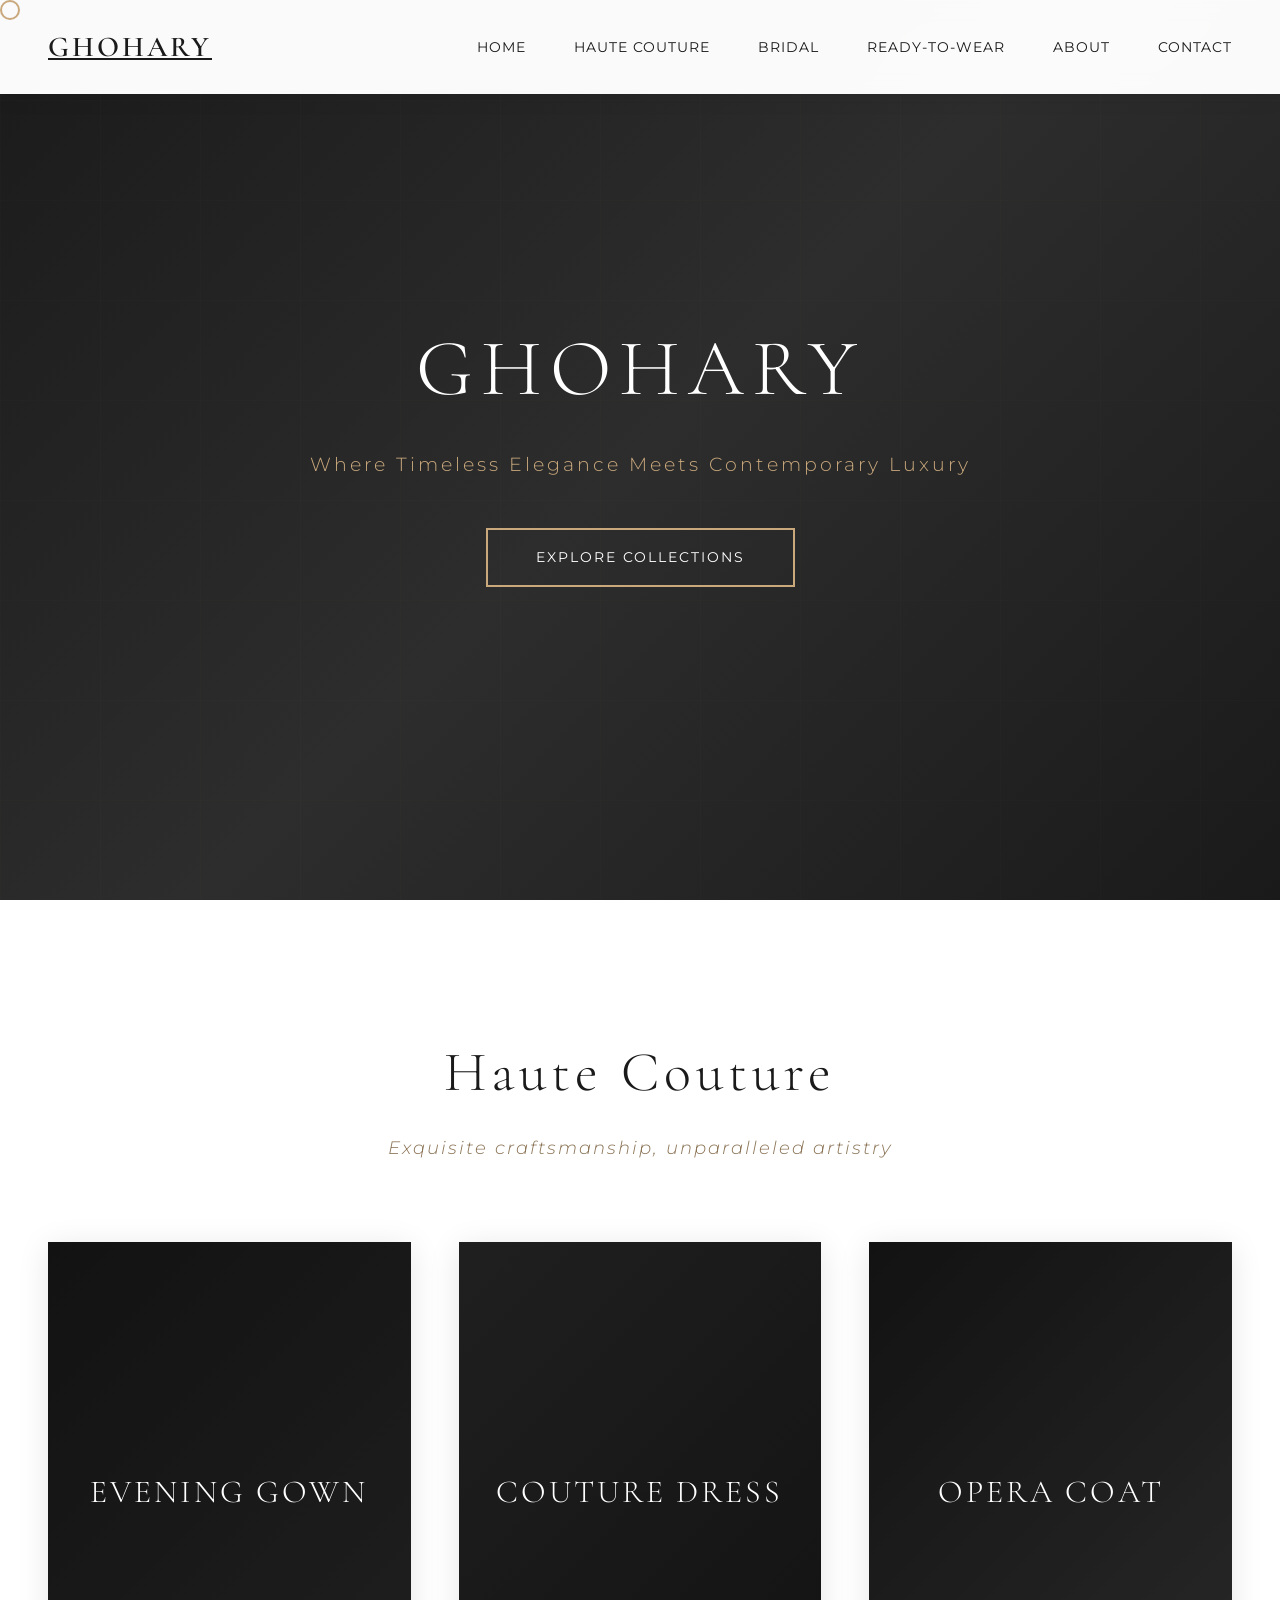
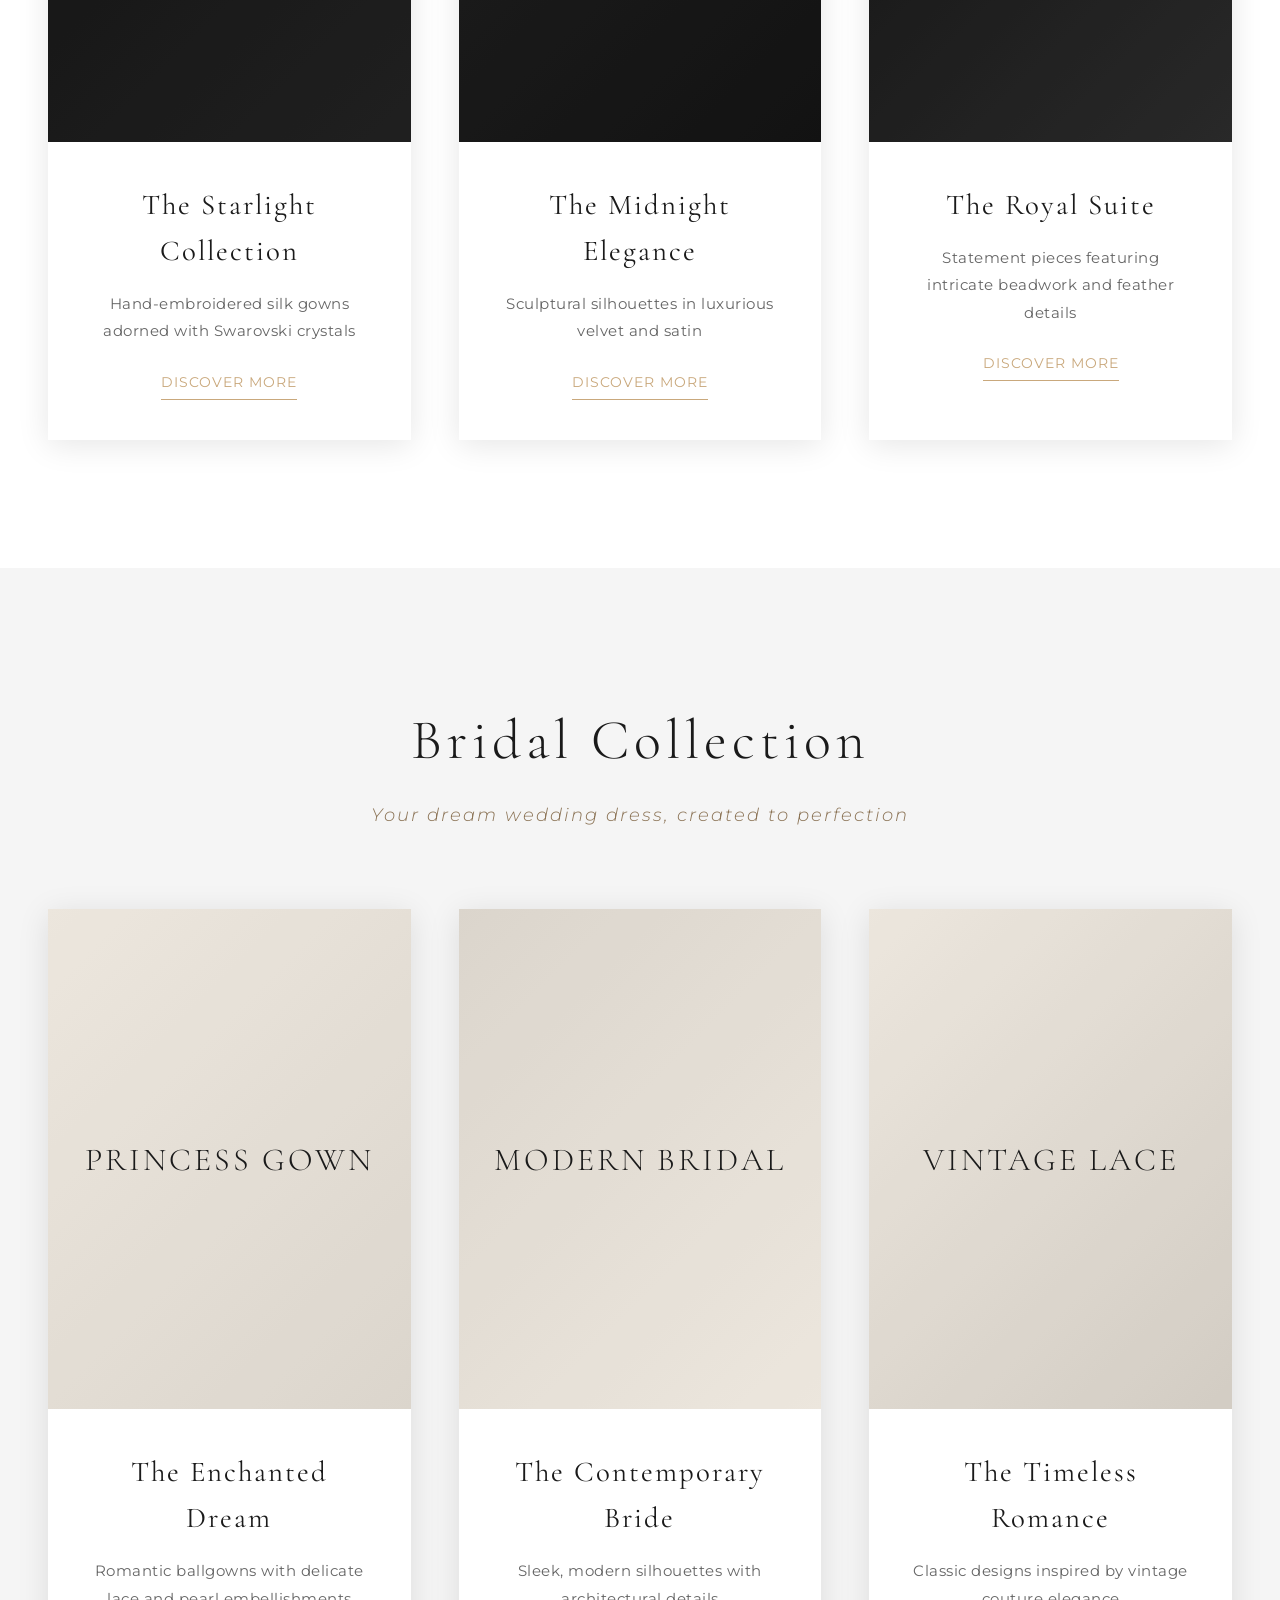
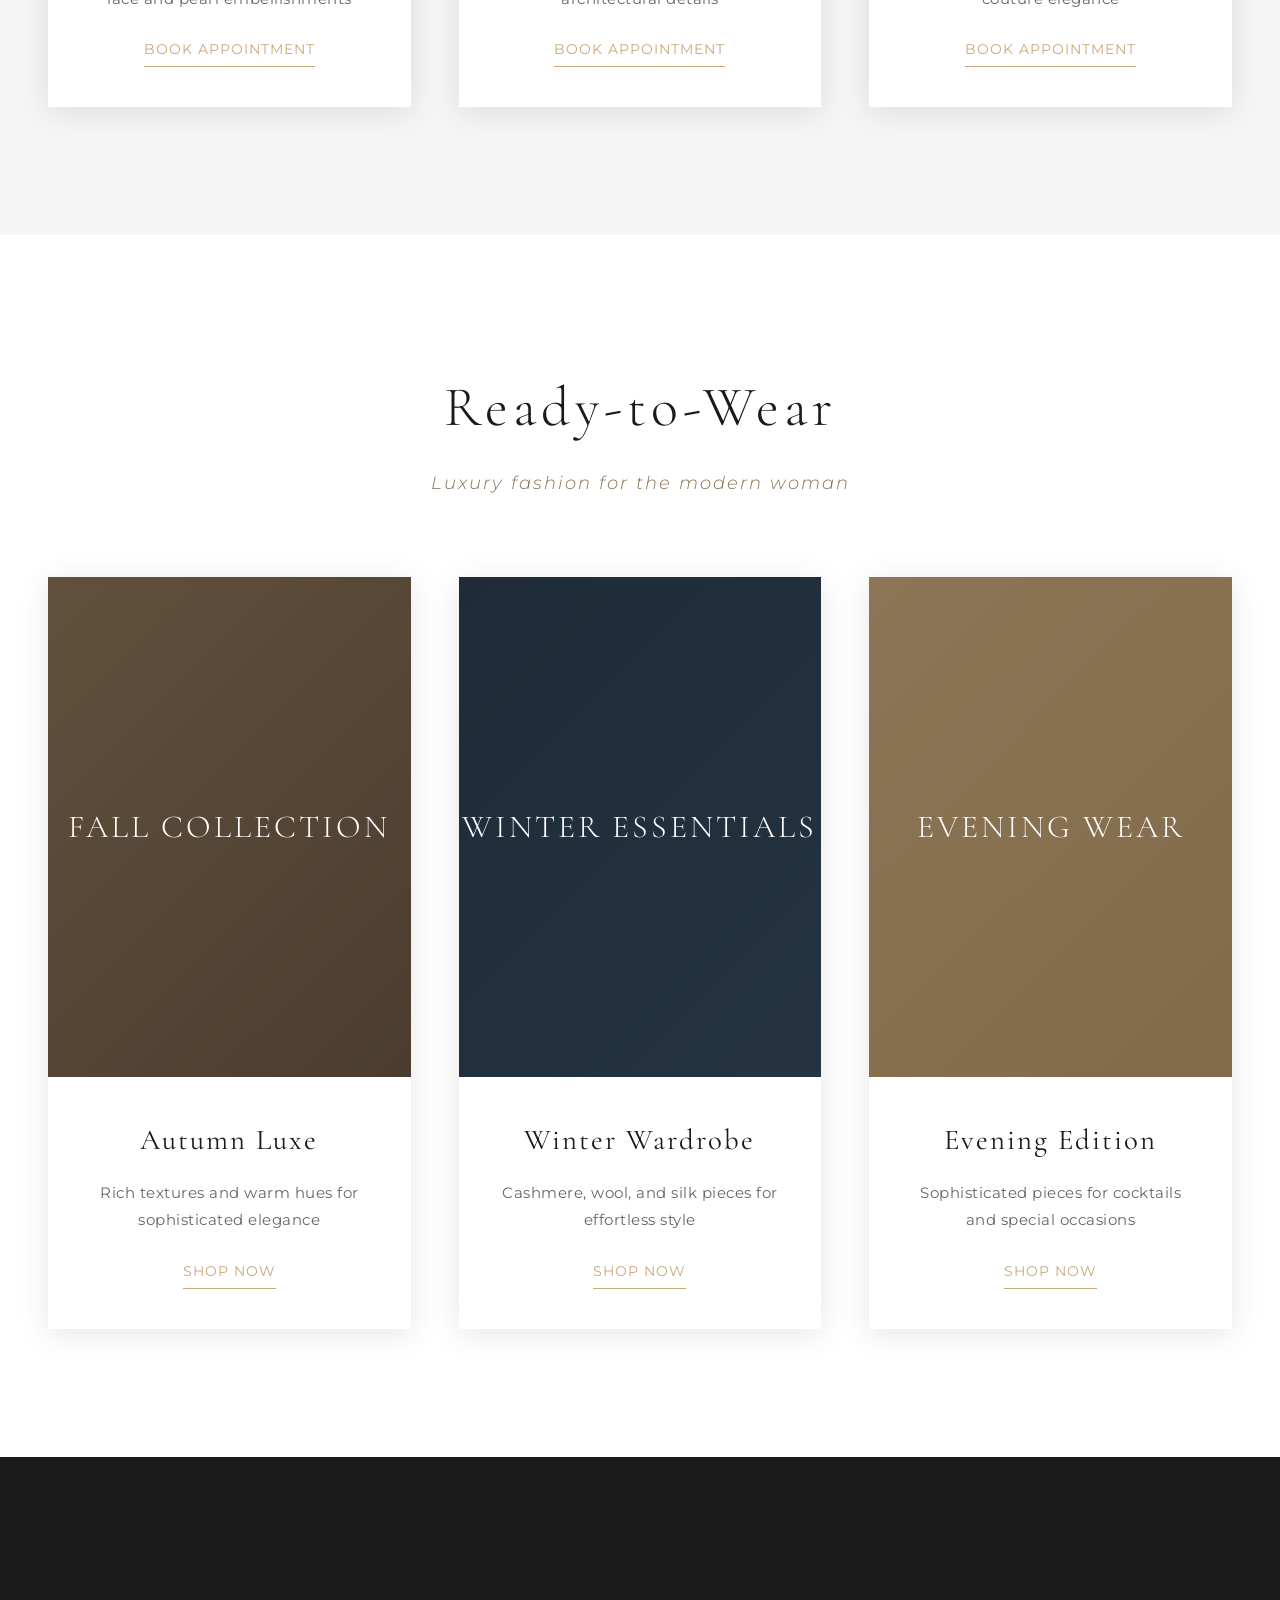
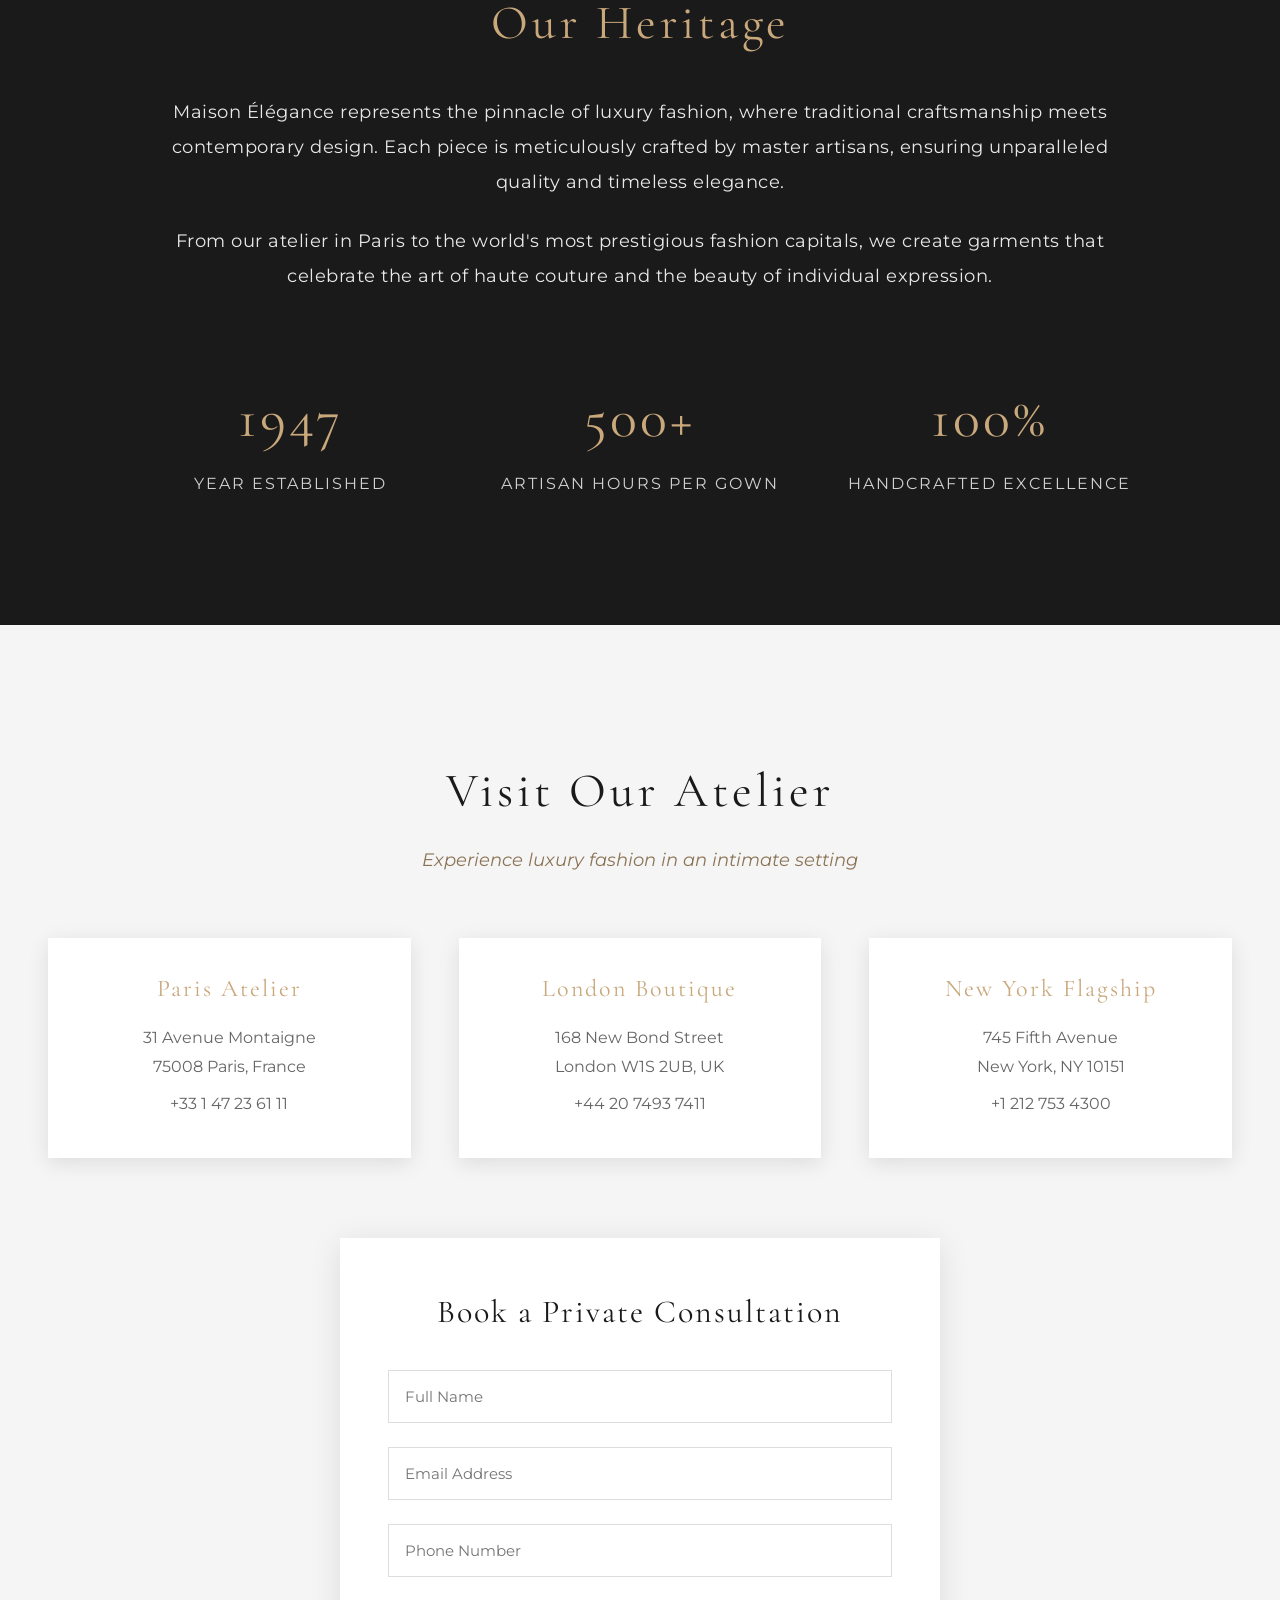
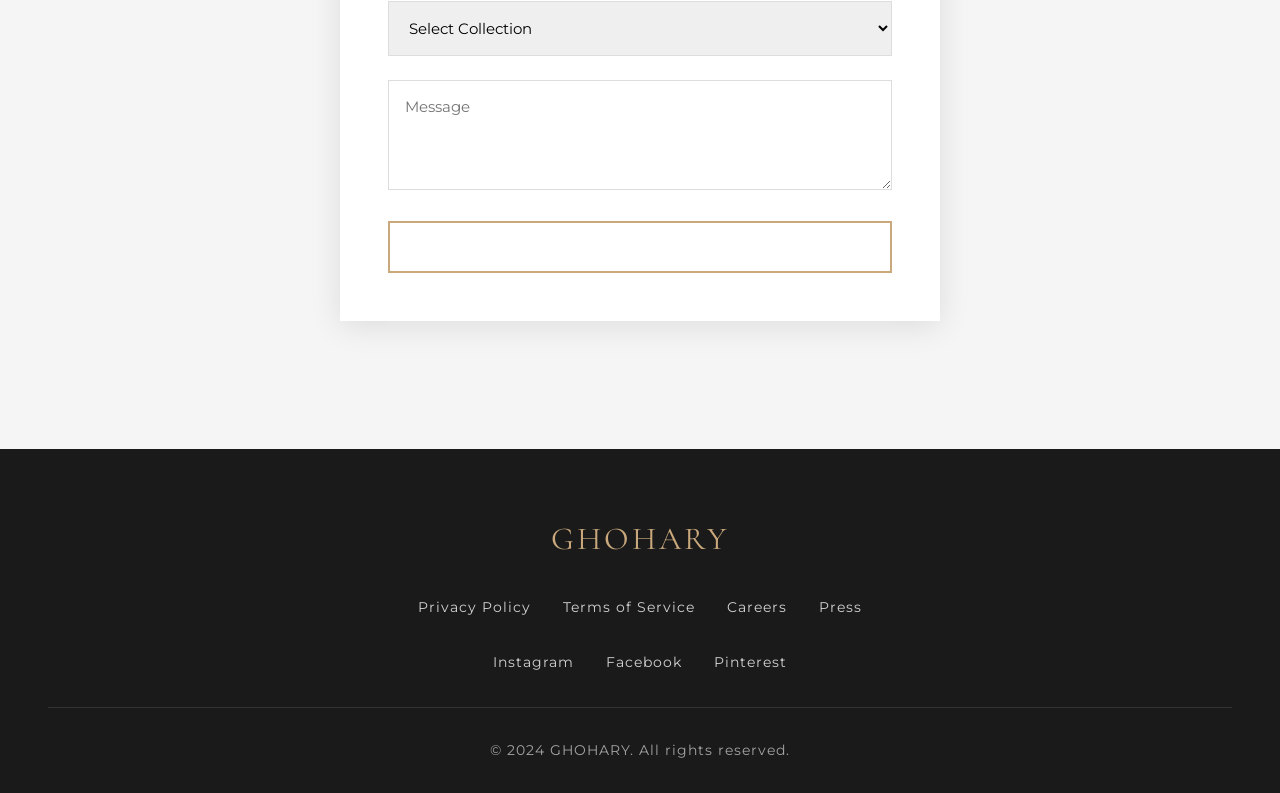
==== commit 1424e5a7: "Implement centralized header and footer system with shared.js Created reusable header and footer com" ====
--- a/index.html
+++ b/index.html
@@ -10,25 +10,8 @@
     <link href="https://fonts.googleapis.com/css2?family=Cormorant+Garamond:wght@300;400;500;600;700&family=Montserrat:wght@200;300;400;500;600&display=swap" rel="stylesheet">
 </head>
 <body>
-    <!-- Navigation -->
-    <nav class="navbar">
-        <div class="nav-container">
-            <a href="index.html" class="logo">GHOHARY</a>
-            <ul class="nav-menu" id="navMenu">
-                <li><a href="index.html" class="nav-link">Home</a></li>
-                <li><a href="haute-couture.html" class="nav-link">Haute Couture</a></li>
-                <li><a href="bridal.html" class="nav-link">Bridal</a></li>
-                <li><a href="ready-to-wear.html" class="nav-link">Ready-to-Wear</a></li>
-                <li><a href="about.html" class="nav-link">About</a></li>
-                <li><a href="contact.html" class="nav-link">Contact</a></li>
-            </ul>
-            <div class="hamburger" id="hamburger">
-                <span></span>
-                <span></span>
-                <span></span>
-            </div>
-        </div>
-    </nav>
+    <!-- Header Placeholder -->
+    <div id="header-placeholder"></div>
 
     <!-- Hero Section -->
     <section id="home" class="hero">
@@ -242,25 +225,10 @@
         </div>
     </section>
 
-    <!-- Footer -->
-    <footer class="footer">
-        <div class="footer-content">
-            <div class="footer-logo">GHOHARY</div>
-            <div class="footer-links">
-                <a href="privacy.html">Privacy Policy</a>
-                <a href="terms.html">Terms of Service</a>
-                <a href="careers.html">Careers</a>
-                <a href="press.html">Press</a>
-            </div>
-            <div class="footer-social">
-                <a href="#">Instagram</a>
-                <a href="#">Facebook</a>
-                <a href="#">Pinterest</a>
-            </div>
-            <p class="footer-copyright">&copy; 2024 Maison Élégance. All rights reserved.</p>
-        </div>
-    </footer>
-
+    <!-- Footer Placeholder -->
+    <div id="footer-placeholder"></div>
+
+    <script src="shared.js"></script>
     <script src="script.js"></script>
 </body>
 </html>
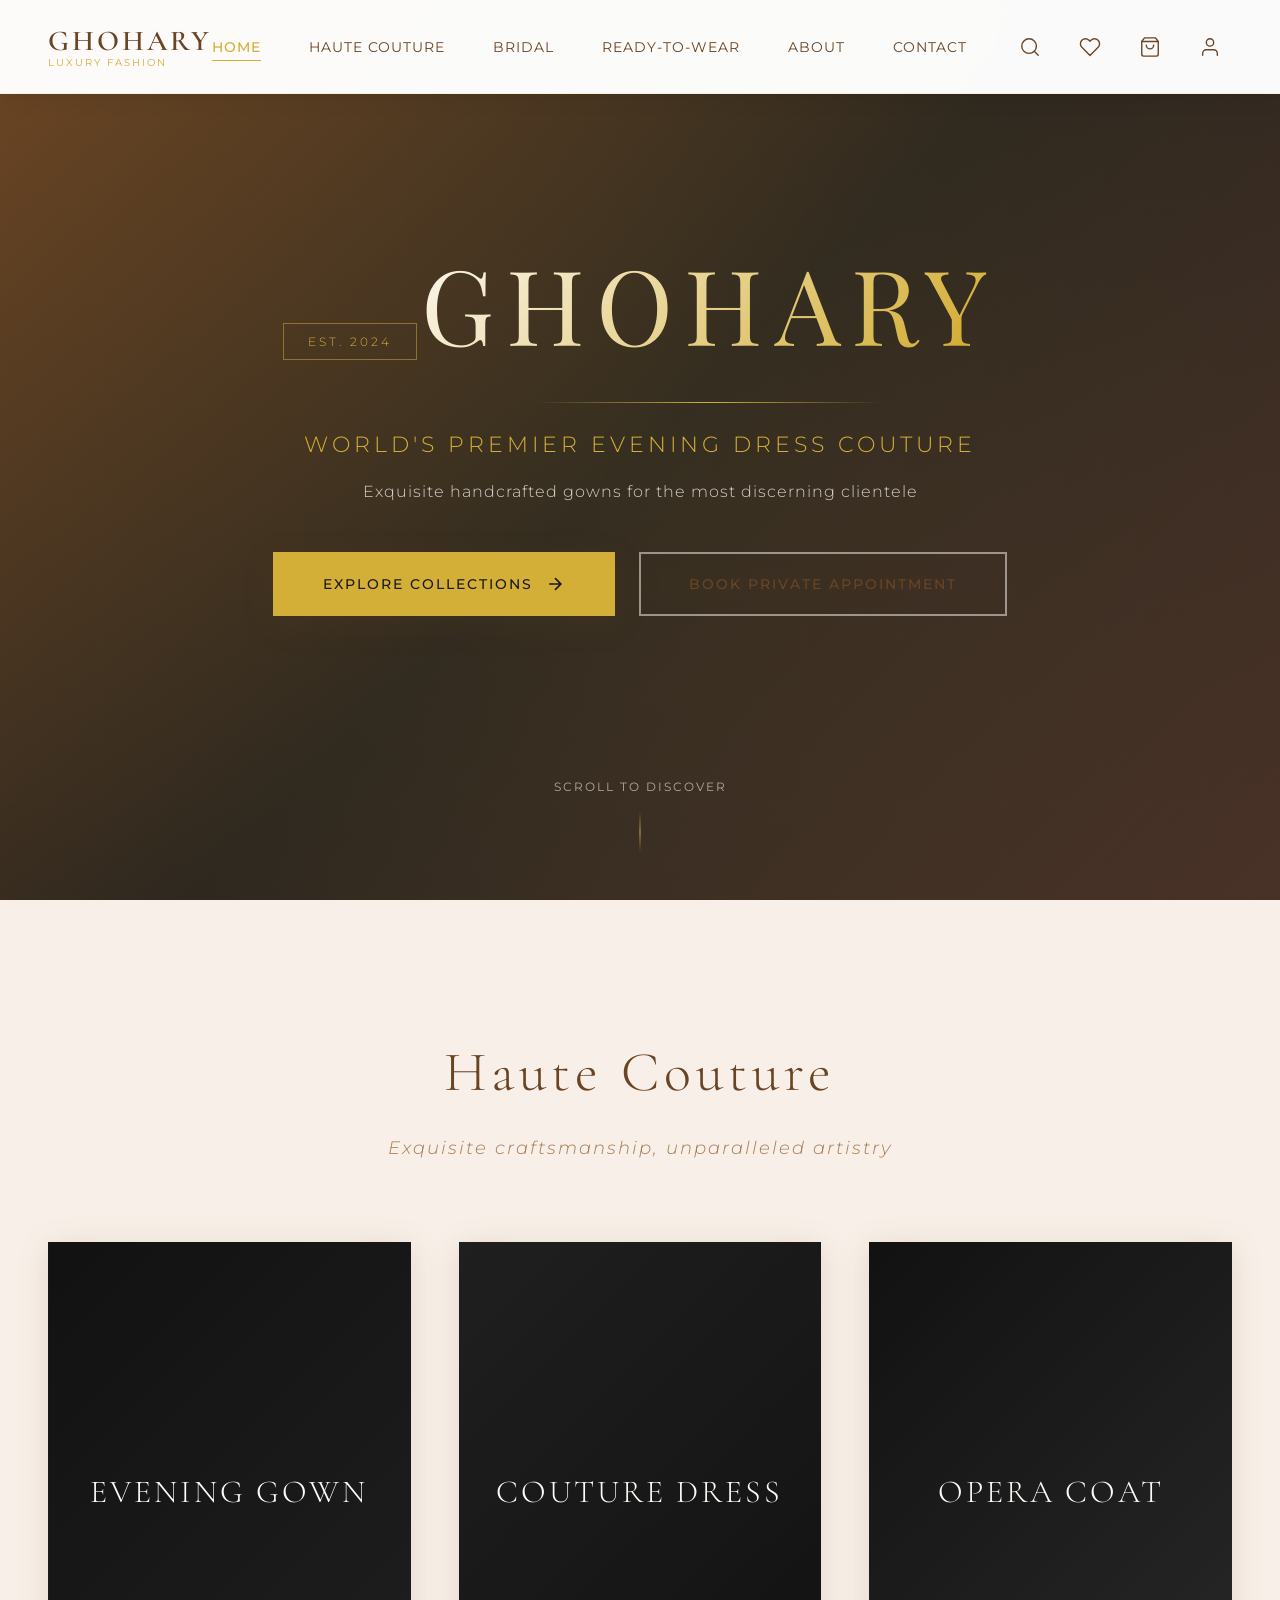
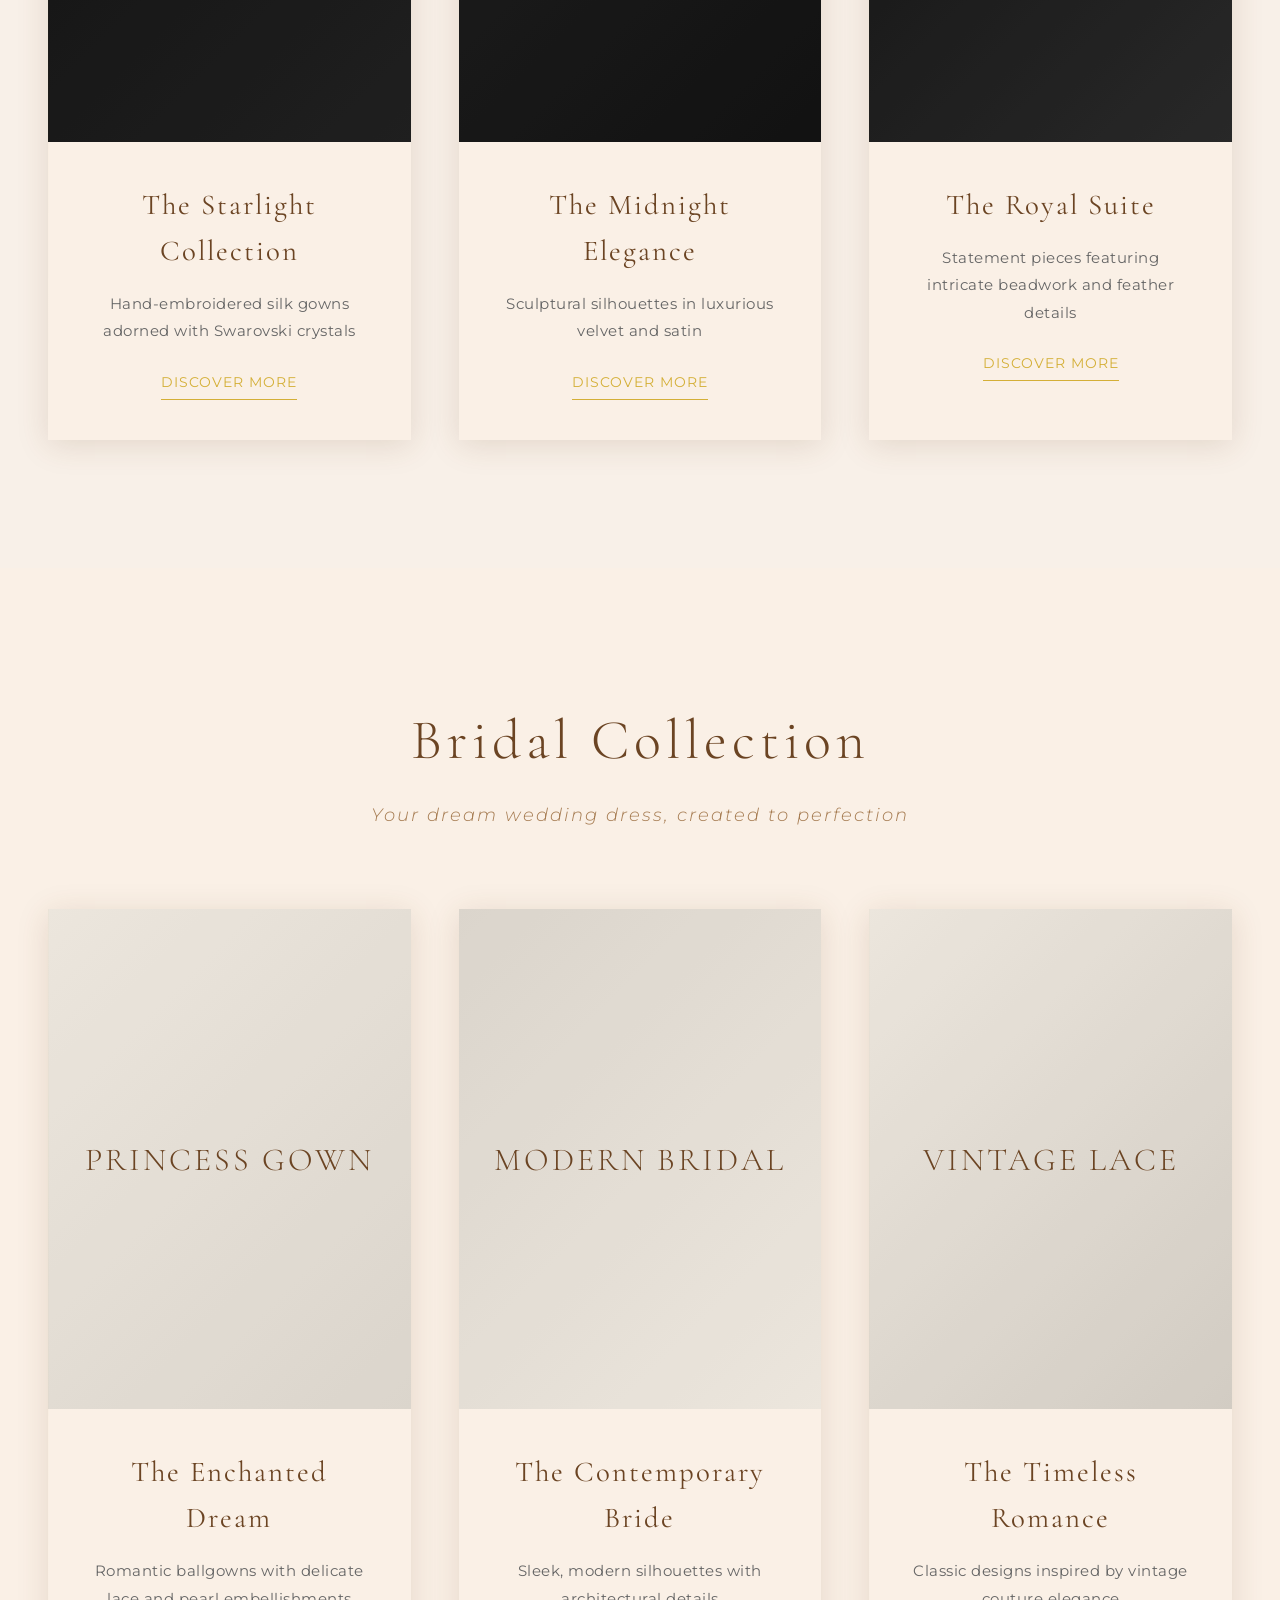
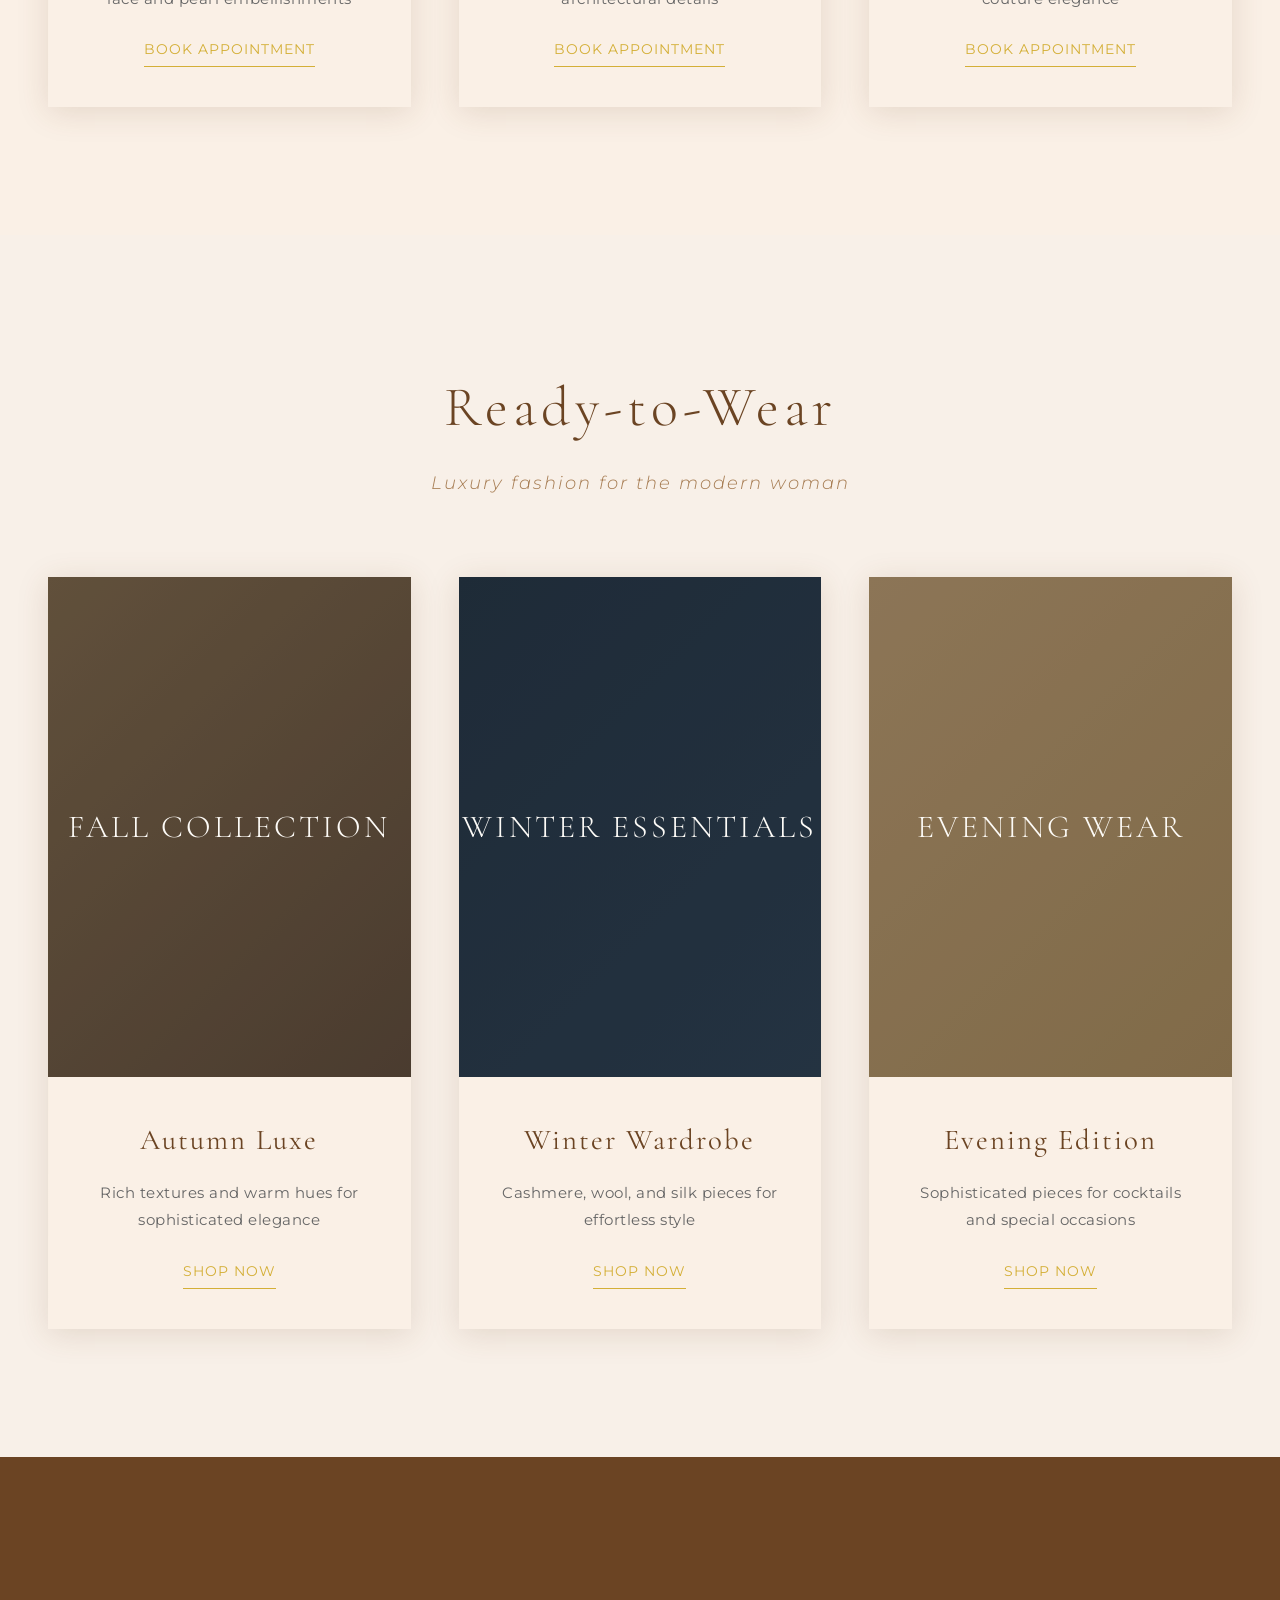
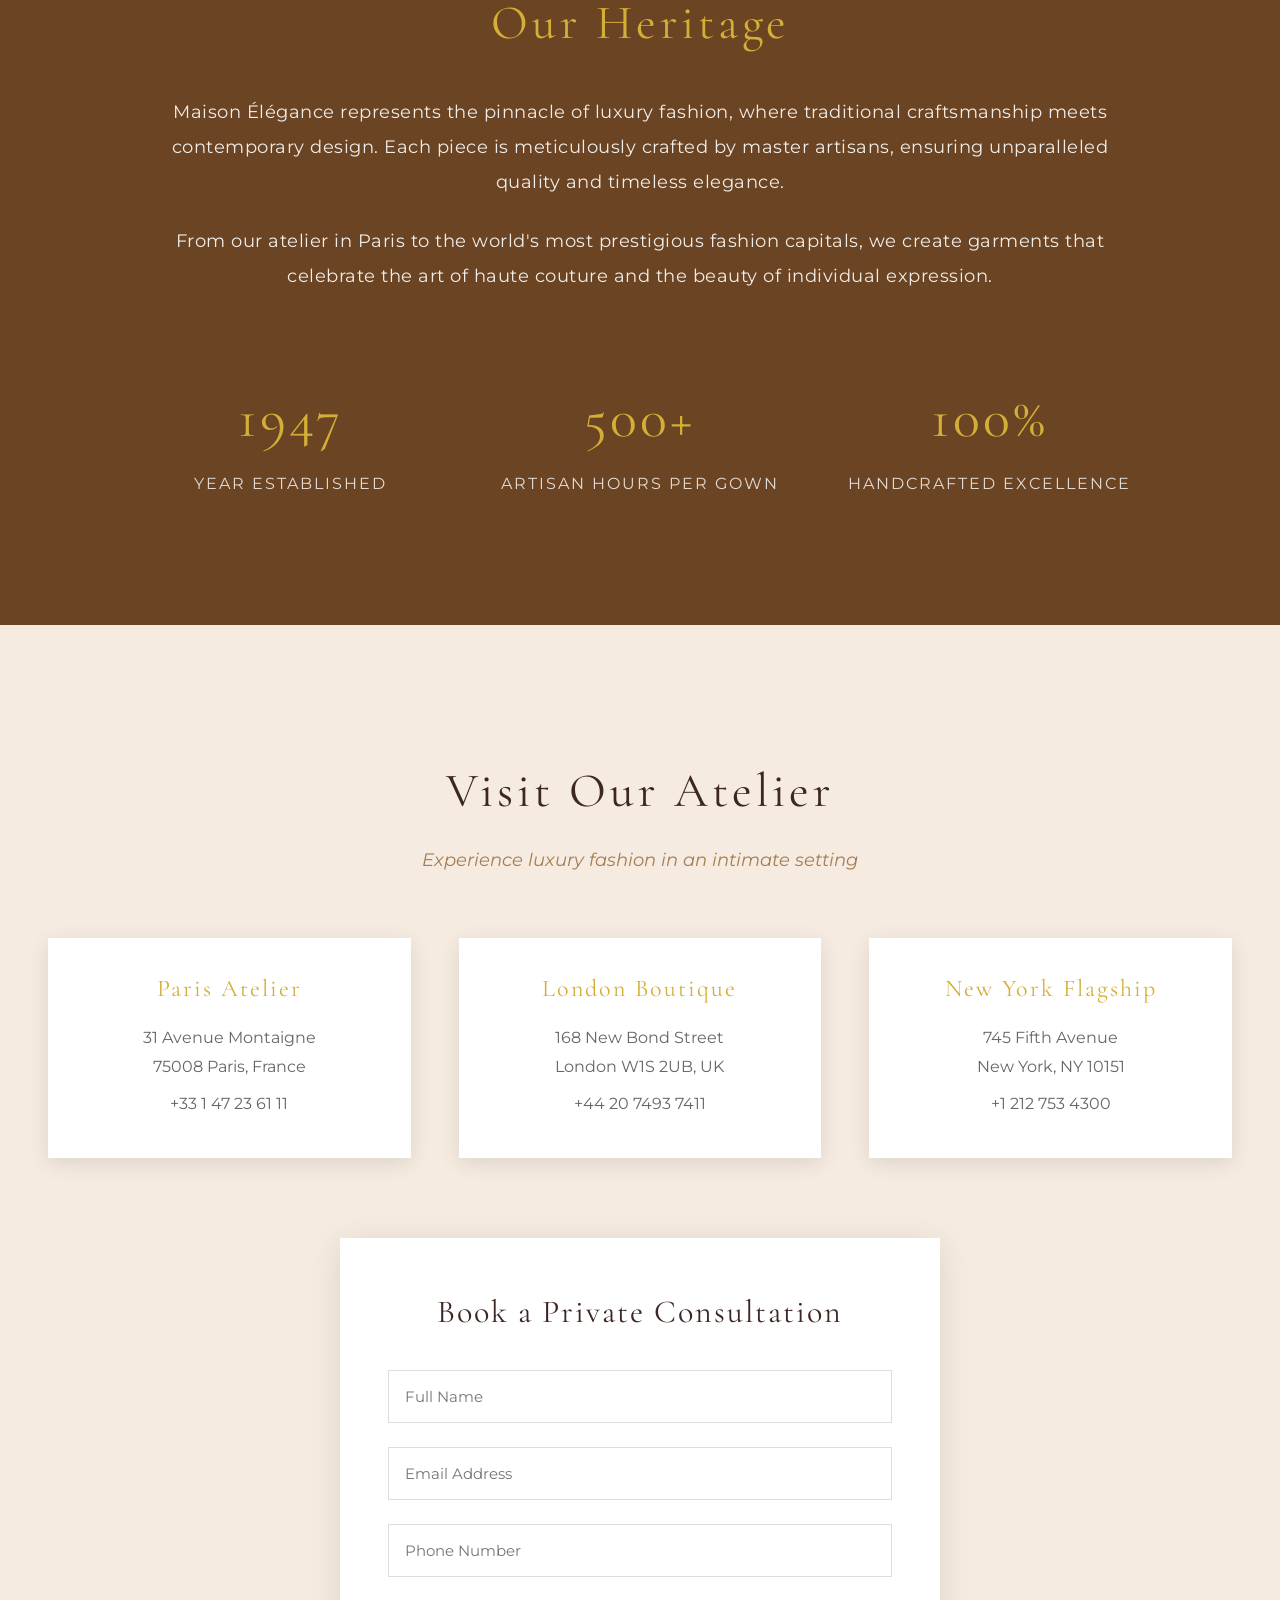
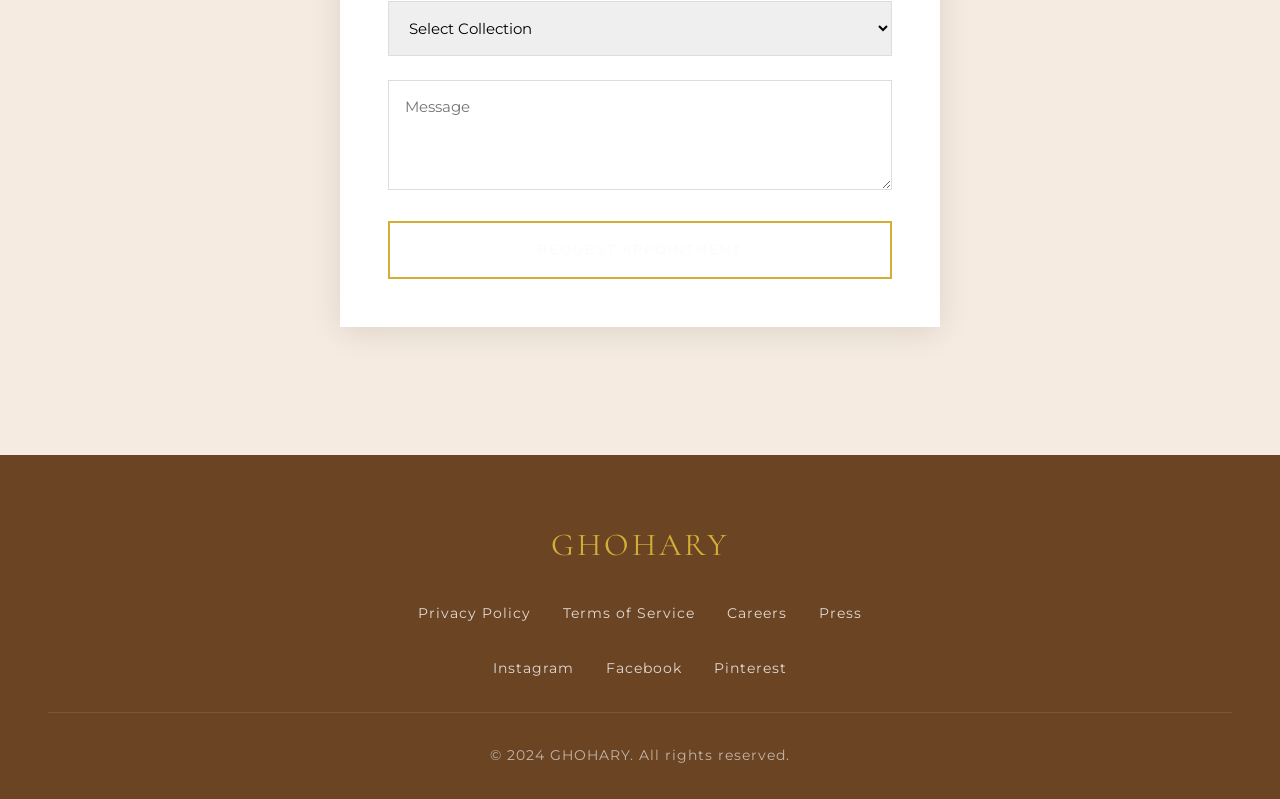
==== commit cb0912fa: "Transform GHOHARY into world-class #1 luxury evening dress destination PREMIUM DESIGN SYSTEM: - Comp" ====
--- a/index.html
+++ b/index.html
@@ -3,23 +3,56 @@
 <head>
     <meta charset="UTF-8">
     <meta name="viewport" content="width=device-width, initial-scale=1.0">
-    <title>MAISON ÉLÉGANCE - Luxury Fashion House</title>
-    <link rel="stylesheet" href="styles.css">
+    <meta name="description" content="GHOHARY - World's Premier Luxury Evening Dress House. Exquisite handcrafted couture gowns and evening wear for the most discerning clientele.">
+    <meta name="keywords" content="luxury evening dress, haute couture, designer gowns, luxury fashion, GHOHARY, evening wear, red carpet gowns">
+    <title>GHOHARY - Premier Luxury Evening Dress Couture House</title>
+
+    <!-- Preconnect for Performance -->
     <link rel="preconnect" href="https://fonts.googleapis.com">
     <link rel="preconnect" href="https://fonts.gstatic.com" crossorigin>
-    <link href="https://fonts.googleapis.com/css2?family=Cormorant+Garamond:wght@300;400;500;600;700&family=Montserrat:wght@200;300;400;500;600&display=swap" rel="stylesheet">
+
+    <!-- Premium Typography -->
+    <link href="https://fonts.googleapis.com/css2?family=Cormorant+Garamond:wght@300;400;500;600;700&family=Montserrat:wght@200;300;400;500;600;700&family=Playfair+Display:wght@400;500;600;700;800&display=swap" rel="stylesheet">
+
+    <!-- Stylesheet -->
+    <link rel="stylesheet" href="styles.css">
+
+    <!-- Favicon -->
+    <link rel="icon" type="image/svg+xml" href="data:image/svg+xml,<svg xmlns='http://www.w3.org/2000/svg' viewBox='0 0 100 100'><text y='.9em' font-size='90'>👗</text></svg>">
 </head>
-<body>
+<body class="luxury-experience">
     <!-- Header Placeholder -->
     <div id="header-placeholder"></div>
 
-    <!-- Hero Section -->
-    <section id="home" class="hero">
-        <div class="hero-overlay"></div>
+    <!-- Premium Hero Section -->
+    <section id="home" class="hero premium-hero">
+        <div class="hero-video-background">
+            <!-- Video background placeholder for future implementation -->
+            <div class="hero-gradient-overlay"></div>
+        </div>
         <div class="hero-content">
-            <h1 class="hero-title">GHOHARY</h1>
-            <p class="hero-subtitle">Where Timeless Elegance Meets Contemporary Luxury</p>
-            <a href="haute-couture.html" class="cta-button">Explore Collections</a>
+            <div class="hero-badge">Est. 2024</div>
+            <h1 class="hero-title">
+                <span class="title-line">GHOHARY</span>
+                <span class="title-underline"></span>
+            </h1>
+            <p class="hero-subtitle">World's Premier Evening Dress Couture</p>
+            <p class="hero-description">Exquisite handcrafted gowns for the most discerning clientele</p>
+            <div class="hero-cta-group">
+                <a href="haute-couture.html" class="cta-button cta-primary">
+                    <span>Explore Collections</span>
+                    <svg width="20" height="20" viewBox="0 0 24 24" fill="none" stroke="currentColor" stroke-width="2">
+                        <path d="M5 12h14M12 5l7 7-7 7"/>
+                    </svg>
+                </a>
+                <a href="contact.html" class="cta-button cta-secondary">
+                    <span>Book Private Appointment</span>
+                </a>
+            </div>
+        </div>
+        <div class="hero-scroll-indicator">
+            <span>Scroll to Discover</span>
+            <div class="scroll-line"></div>
         </div>
     </section>
 
--- a/styles.css
+++ b/styles.css
@@ -9,13 +9,35 @@
 }
 
 :root {
-    --primary-color: #1a1a1a;
-    --secondary-color: #c9a87c;
-    --accent-color: #8b7355;
-    --text-light: #ffffff;
-    --text-dark: #1a1a1a;
-    --background-light: #f5f5f5;
-    --transition: all 0.3s ease;
+    /* Premium Color Palette */
+    --primary-color: #6B4423;        /* Rich Espresso Brown */
+    --secondary-color: #D4AF37;      /* Luxe Gold */
+    --accent-color: #A67C52;         /* Warm Cognac */
+    --text-light: #FDFBF7;           /* Pearl White */
+    --text-dark: #3E2723;            /* Deep Mahogany */
+    --background-light: #F5EBE0;     /* Champagne Beige */
+    --background-nude: #FAF0E6;      /* Silk Ivory */
+    --background-cream: #F8F0E8;     /* Cashmere Cream */
+    --black-luxury: #1a1a1a;         /* Luxury Black */
+    --gold-metallic: #F4C430;        /* Metallic Gold */
+
+    /* Premium Transitions */
+    --transition-fast: all 0.2s cubic-bezier(0.4, 0, 0.2, 1);
+    --transition-base: all 0.3s cubic-bezier(0.4, 0, 0.2, 1);
+    --transition-smooth: all 0.5s cubic-bezier(0.4, 0, 0.2, 1);
+    --transition-luxury: all 0.8s cubic-bezier(0.16, 1, 0.3, 1);
+
+    /* Shadows */
+    --shadow-sm: 0 2px 8px rgba(107, 68, 35, 0.08);
+    --shadow-md: 0 4px 16px rgba(107, 68, 35, 0.12);
+    --shadow-lg: 0 8px 32px rgba(107, 68, 35, 0.16);
+    --shadow-xl: 0 16px 48px rgba(107, 68, 35, 0.24);
+    --shadow-2xl: 0 24px 64px rgba(107, 68, 35, 0.32);
+
+    /* Gradients */
+    --gradient-luxury: linear-gradient(135deg, #6B4423 0%, #8B6F47 50%, #D4AF37 100%);
+    --gradient-gold: linear-gradient(135deg, #D4AF37 0%, #F4C430 50%, #D4AF37 100%);
+    --gradient-dark: linear-gradient(135deg, #1a1a1a 0%, #3E2723 100%);
 }
 
 body {
@@ -23,11 +45,21 @@
     line-height: 1.6;
     color: var(--text-dark);
     overflow-x: hidden;
-    background-color: #ffffff;
+    background-color: var(--background-nude);
+    -webkit-font-smoothing: antialiased;
+    -moz-osx-font-smoothing: grayscale;
 }
 
 html {
     scroll-behavior: smooth;
+}
+
+/* Prevent text size adjustment on mobile devices */
+@media (max-width: 768px) {
+    html {
+        -webkit-text-size-adjust: 100%;
+        text-size-adjust: 100%;
+    }
 }
 
 h1, h2, h3, h4 {
@@ -47,9 +79,25 @@
     width: 100%;
     background: rgba(255, 255, 255, 0.98);
     backdrop-filter: blur(10px);
+    -webkit-backdrop-filter: blur(10px);
     z-index: 1000;
     box-shadow: 0 2px 20px rgba(0, 0, 0, 0.1);
-    transition: var(--transition);
+    transition: all 0.4s cubic-bezier(0.4, 0, 0.2, 1);
+    border-bottom: 1px solid rgba(212, 175, 55, 0.15);
+}
+
+.navbar.scrolled {
+    background: rgba(255, 255, 255, 0.95);
+    box-shadow: 0 4px 30px rgba(107, 68, 35, 0.2);
+    padding: 0.5rem 0;
+}
+
+.navbar.scrolled .logo-text {
+    font-size: 1.6rem;
+}
+
+.navbar.scrolled .logo-tagline {
+    font-size: 0.6rem;
 }
 
 .nav-container {
@@ -63,10 +111,34 @@
 
 .logo {
     font-family: 'Cormorant Garamond', serif;
+    text-decoration: none;
+    display: flex;
+    flex-direction: column;
+    align-items: flex-start;
+    line-height: 1.2;
+    transition: var(--transition);
+}
+
+.logo:hover {
+    opacity: 0.8;
+}
+
+.logo-text {
     font-size: 1.8rem;
     font-weight: 600;
     letter-spacing: 3px;
     color: var(--primary-color);
+    display: block;
+}
+
+.logo-tagline {
+    font-size: 0.65rem;
+    font-weight: 400;
+    letter-spacing: 2px;
+    color: var(--secondary-color);
+    text-transform: uppercase;
+    margin-top: -2px;
+    font-family: 'Montserrat', sans-serif;
 }
 
 .nav-menu {
@@ -105,6 +177,109 @@
     color: var(--secondary-color);
 }
 
+.nav-icons {
+    display: flex;
+    align-items: center;
+    gap: 1rem;
+    margin-left: auto;
+}
+
+.nav-icon {
+    position: relative;
+    display: flex;
+    align-items: center;
+    justify-content: center;
+    width: 44px;
+    height: 44px;
+    background: transparent;
+    border: none;
+    color: var(--primary-color);
+    cursor: pointer;
+    transition: all 0.3s cubic-bezier(0.4, 0, 0.2, 1);
+    text-decoration: none;
+    border-radius: 50%;
+}
+
+.nav-icon:hover {
+    background: rgba(212, 175, 55, 0.1);
+    transform: translateY(-2px);
+}
+
+.nav-icon svg {
+    stroke: var(--primary-color);
+    transition: all 0.3s cubic-bezier(0.4, 0, 0.2, 1);
+}
+
+.nav-icon:hover svg {
+    stroke: var(--secondary-color);
+}
+
+/* Highlight shopping bag and account icons */
+.cart-icon,
+.account-icon {
+    position: relative;
+}
+
+.cart-icon::before,
+.account-icon::before {
+    content: '';
+    position: absolute;
+    inset: -2px;
+    border-radius: 50%;
+    border: 2px solid transparent;
+    transition: all 0.3s cubic-bezier(0.4, 0, 0.2, 1);
+}
+
+.cart-icon:hover::before {
+    border-color: var(--secondary-color);
+    transform: scale(1.1);
+}
+
+.account-icon:hover::before {
+    border-color: var(--accent-color);
+    transform: scale(1.1);
+}
+
+/* Icon Badge Styling */
+.icon-badge {
+    position: absolute;
+    top: 2px;
+    right: 2px;
+    background: var(--secondary-color);
+    color: var(--primary-color);
+    font-size: 0.65rem;
+    font-weight: 600;
+    min-width: 18px;
+    height: 18px;
+    border-radius: 50%;
+    display: flex;
+    align-items: center;
+    justify-content: center;
+    padding: 0 4px;
+    opacity: 0;
+    transform: scale(0);
+    transition: all 0.3s cubic-bezier(0.4, 0, 0.2, 1);
+    box-shadow: 0 2px 8px rgba(212, 175, 55, 0.3);
+}
+
+.icon-badge.active {
+    opacity: 1;
+    transform: scale(1);
+}
+
+.cart-icon .icon-badge.active {
+    animation: pulse 2s cubic-bezier(0.4, 0, 0.6, 1) infinite;
+}
+
+@keyframes pulse {
+    0%, 100% {
+        transform: scale(1);
+    }
+    50% {
+        transform: scale(1.1);
+    }
+}
+
 .hamburger {
     display: none;
     flex-direction: column;
@@ -120,12 +295,16 @@
 }
 
 /* ==================== */
-/* Hero Section */
+/* ==================== */
+/* Premium Hero Section */
 /* ==================== */
 
 .hero {
     height: 100vh;
-    background: linear-gradient(135deg, #1a1a1a 0%, #2d2d2d 50%, #1a1a1a 100%);
+    min-height: 600px;
+    background: var(--gradient-dark);
+    background-size: 400% 400%;
+    animation: gradientShift 20s ease infinite;
     display: flex;
     align-items: center;
     justify-content: center;
@@ -133,54 +312,206 @@
     overflow: hidden;
 }
 
-.hero-overlay {
+/* Premium Video Background Container */
+.hero-video-background {
     position: absolute;
     top: 0;
     left: 0;
     width: 100%;
     height: 100%;
-    background: url('data:image/svg+xml,<svg width="100" height="100" xmlns="http://www.w3.org/2000/svg"><defs><pattern id="grid" width="100" height="100" patternUnits="userSpaceOnUse"><path d="M 100 0 L 0 0 0 100" fill="none" stroke="rgba(201,168,124,0.1)" stroke-width="1"/></pattern></defs><rect width="100%" height="100%" fill="url(%23grid)"/></svg>');
-    opacity: 0.3;
-}
-
+    z-index: 0;
+    background: var(--gradient-luxury);
+    background-size: 200% 200%;
+    animation: gradientShift 20s ease infinite;
+}
+
+.hero-gradient-overlay {
+    position: absolute;
+    top: 0;
+    left: 0;
+    width: 100%;
+    height: 100%;
+    background: linear-gradient(
+        135deg,
+        rgba(107, 68, 35, 0.9) 0%,
+        rgba(26, 26, 26, 0.85) 50%,
+        rgba(62, 39, 35, 0.9) 100%
+    );
+    z-index: 1;
+}
+
+/* Animated particles effect */
+.hero::before {
+    content: '';
+    position: absolute;
+    top: -50%;
+    left: -50%;
+    width: 200%;
+    height: 200%;
+    background: radial-gradient(circle, rgba(212, 175, 55, 0.08) 0%, transparent 70%);
+    animation: float 30s ease-in-out infinite;
+    z-index: 1;
+}
+
+/* Luxury grid pattern overlay */
+.hero::after {
+    content: '';
+    position: absolute;
+    top: 0;
+    left: 0;
+    width: 100%;
+    height: 100%;
+    background: url('data:image/svg+xml,<svg width="100" height="100" xmlns="http://www.w3.org/2000/svg"><defs><pattern id="luxgrid" width="100" height="100" patternUnits="userSpaceOnUse"><path d="M 100 0 L 0 0 0 100" fill="none" stroke="rgba(212,175,55,0.08)" stroke-width="0.5"/></pattern></defs><rect width="100%" height="100%" fill="url(%23luxgrid)"/></svg>');
+    opacity: 0.4;
+    z-index: 1;
+}
+
+/* Hero Content */
 .hero-content {
     text-align: center;
-    z-index: 2;
+    z-index: 10;
     color: var(--text-light);
-    animation: fadeInUp 1.2s ease;
-}
-
+    max-width: 1000px;
+    padding: 0 2rem;
+    animation: fadeInUp 1.5s cubic-bezier(0.16, 1, 0.3, 1);
+}
+
+/* Premium Badge */
+.hero-badge {
+    display: inline-block;
+    padding: 0.5rem 1.5rem;
+    border: 1px solid rgba(212, 175, 55, 0.5);
+    color: var(--secondary-color);
+    font-size: 0.75rem;
+    letter-spacing: 3px;
+    text-transform: uppercase;
+    margin-bottom: 2rem;
+    animation: fadeIn 2s ease;
+    font-weight: 300;
+}
+
+/* Hero Title */
 .hero-title {
-    font-size: 5rem;
+    font-size: 6.5rem;
     font-weight: 300;
-    letter-spacing: 8px;
+    letter-spacing: 12px;
+    margin-bottom: 1.5rem;
+    color: var(--text-light);
+    font-family: 'Playfair Display', serif;
+    position: relative;
+    display: inline-block;
+}
+
+.title-line {
+    display: block;
+    background: linear-gradient(135deg, var(--text-light) 0%, var(--secondary-color) 50%, var(--text-light) 100%);
+    background-size: 200% auto;
+    -webkit-background-clip: text;
+    -webkit-text-fill-color: transparent;
+    background-clip: text;
+    animation: shimmer 4s linear infinite;
+}
+
+.title-underline {
+    display: block;
+    width: 60%;
+    height: 1px;
+    background: linear-gradient(90deg, transparent, var(--secondary-color), transparent);
+    margin: 1rem auto 0;
+    animation: expand 2s ease;
+}
+
+/* Hero Subtitle */
+.hero-subtitle {
+    font-size: 1.4rem;
+    font-weight: 300;
+    letter-spacing: 4px;
     margin-bottom: 1rem;
-    color: var(--text-light);
-}
-
-.hero-subtitle {
-    font-size: 1.2rem;
+    color: var(--secondary-color);
+    text-transform: uppercase;
+    font-family: 'Montserrat', sans-serif;
+}
+
+.hero-description {
+    font-size: 1rem;
     font-weight: 300;
-    letter-spacing: 3px;
+    letter-spacing: 1px;
     margin-bottom: 3rem;
-    color: var(--secondary-color);
-}
-
+    color: rgba(253, 251, 247, 0.8);
+    max-width: 600px;
+    margin-left: auto;
+    margin-right: auto;
+}
+
+/* Premium CTA Group */
+.hero-cta-group {
+    display: flex;
+    gap: 1.5rem;
+    justify-content: center;
+    align-items: center;
+    flex-wrap: wrap;
+    margin-bottom: 4rem;
+}
+
+/* Premium Primary Button */
 .cta-button {
-    display: inline-block;
-    padding: 1rem 3rem;
+    display: inline-flex;
+    align-items: center;
+    justify-content: center;
+    gap: 0.75rem;
+    padding: 1.2rem 3rem;
     background: transparent;
     border: 2px solid var(--secondary-color);
     color: var(--text-light);
     text-decoration: none;
     letter-spacing: 2px;
-    font-size: 0.9rem;
+    font-size: 0.85rem;
     text-transform: uppercase;
-    transition: var(--transition);
+    transition: var(--transition-smooth);
     position: relative;
     overflow: hidden;
-}
-
+    cursor: pointer;
+    font-weight: 500;
+}
+
+.cta-primary {
+    background: var(--secondary-color);
+    border-color: var(--secondary-color);
+    color: var(--black-luxury);
+    box-shadow: var(--shadow-lg);
+}
+
+.cta-primary svg {
+    transition: var(--transition-base);
+    stroke: var(--black-luxury);
+}
+
+.cta-primary:hover {
+    background: var(--gold-metallic);
+    border-color: var(--gold-metallic);
+    transform: translateY(-3px);
+    box-shadow: var(--shadow-2xl);
+}
+
+.cta-primary:hover svg {
+    transform: translateX(5px);
+}
+
+.cta-secondary {
+    border: 2px solid rgba(253, 251, 247, 0.5);
+    color: var(--text-light);
+    background: rgba(255, 255, 255, 0.05);
+    backdrop-filter: blur(10px);
+}
+
+.cta-secondary:hover {
+    border-color: var(--text-light);
+    background: rgba(255, 255, 255, 0.1);
+    transform: translateY(-3px);
+    box-shadow: var(--shadow-xl);
+}
+
+/* Luxury shine effect */
 .cta-button::before {
     content: '';
     position: absolute;
@@ -188,18 +519,55 @@
     left: -100%;
     width: 100%;
     height: 100%;
-    background: var(--secondary-color);
-    transition: var(--transition);
-    z-index: -1;
+    background: linear-gradient(120deg,
+        transparent,
+        rgba(255, 255, 255, 0.3),
+        transparent);
+    transition: var(--transition-luxury);
 }
 
 .cta-button:hover::before {
-    left: 0;
-}
-
-.cta-button:hover {
-    color: var(--primary-color);
-    border-color: var(--secondary-color);
+    left: 100%;
+}
+
+.cta-button:active {
+    transform: translateY(-1px);
+}
+
+/* Premium Scroll Indicator */
+.hero-scroll-indicator {
+    position: absolute;
+    bottom: 3rem;
+    left: 50%;
+    transform: translateX(-50%);
+    z-index: 10;
+    display: flex;
+    flex-direction: column;
+    align-items: center;
+    gap: 1rem;
+    color: rgba(253, 251, 247, 0.6);
+    font-size: 0.75rem;
+    letter-spacing: 2px;
+    text-transform: uppercase;
+    animation: fadeIn 3s ease;
+}
+
+.scroll-line {
+    width: 1px;
+    height: 40px;
+    background: linear-gradient(to bottom, transparent, var(--secondary-color), transparent);
+    animation: scrollLine 2s ease-in-out infinite;
+}
+
+@keyframes scrollLine {
+    0%, 100% {
+        opacity: 0.3;
+        transform: scaleY(0.5);
+    }
+    50% {
+        opacity: 1;
+        transform: scaleY(1);
+    }
 }
 
 /* ==================== */
@@ -208,11 +576,11 @@
 
 .collection-section {
     padding: 8rem 3rem;
-    background: #ffffff;
+    background: var(--background-cream);
 }
 
 .bridal-section {
-    background: var(--background-light);
+    background: var(--background-nude);
 }
 
 .section-header {
@@ -245,15 +613,35 @@
 }
 
 .collection-item {
-    background: #ffffff;
+    background: var(--background-nude);
     overflow: hidden;
-    transition: var(--transition);
-    box-shadow: 0 5px 30px rgba(0, 0, 0, 0.1);
+    transition: all 0.5s cubic-bezier(0.4, 0, 0.2, 1);
+    box-shadow: 0 5px 30px rgba(107, 68, 35, 0.15);
+    position: relative;
+}
+
+.collection-item::after {
+    content: '';
+    position: absolute;
+    top: 0;
+    left: 0;
+    width: 100%;
+    height: 100%;
+    background: linear-gradient(135deg,
+        transparent 0%,
+        rgba(212, 175, 55, 0.1) 50%,
+        transparent 100%);
+    transform: translateX(-100%);
+    transition: transform 0.6s ease;
+}
+
+.collection-item:hover::after {
+    transform: translateX(100%);
 }
 
 .collection-item:hover {
-    transform: translateY(-10px);
-    box-shadow: 0 15px 50px rgba(0, 0, 0, 0.2);
+    transform: translateY(-15px) scale(1.02);
+    box-shadow: 0 20px 60px rgba(107, 68, 35, 0.3);
 }
 
 .collection-image {
@@ -263,6 +651,12 @@
     justify-content: center;
     position: relative;
     overflow: hidden;
+    background-size: cover;
+    background-position: center;
+}
+
+.collection-item:hover .collection-image {
+    transform: scale(1.1);
 }
 
 .image-placeholder {
@@ -272,11 +666,13 @@
     align-items: center;
     justify-content: center;
     background: rgba(0, 0, 0, 0.3);
-    transition: var(--transition);
+    transition: all 0.5s cubic-bezier(0.4, 0, 0.2, 1);
+    backdrop-filter: blur(0px);
 }
 
 .collection-item:hover .image-placeholder {
     background: rgba(0, 0, 0, 0.5);
+    backdrop-filter: blur(2px);
 }
 
 .image-placeholder span {
@@ -551,13 +947,135 @@
     }
 }
 
+@keyframes fadeIn {
+    from {
+        opacity: 0;
+    }
+    to {
+        opacity: 1;
+    }
+}
+
+@keyframes slideInLeft {
+    from {
+        opacity: 0;
+        transform: translateX(-50px);
+    }
+    to {
+        opacity: 1;
+        transform: translateX(0);
+    }
+}
+
+@keyframes slideInRight {
+    from {
+        opacity: 0;
+        transform: translateX(50px);
+    }
+    to {
+        opacity: 1;
+        transform: translateX(0);
+    }
+}
+
+@keyframes scaleIn {
+    from {
+        opacity: 0;
+        transform: scale(0.9);
+    }
+    to {
+        opacity: 1;
+        transform: scale(1);
+    }
+}
+
+@keyframes shimmer {
+    0% {
+        background-position: -200% center;
+    }
+    100% {
+        background-position: 200% center;
+    }
+}
+
+@keyframes expand {
+    from {
+        width: 0;
+        opacity: 0;
+    }
+    to {
+        width: 60%;
+        opacity: 1;
+    }
+}
+
+@keyframes float {
+    0%, 100% {
+        transform: translateY(0px);
+    }
+    50% {
+        transform: translateY(-10px);
+    }
+}
+
+@keyframes pulse {
+    0%, 100% {
+        opacity: 1;
+    }
+    50% {
+        opacity: 0.5;
+    }
+}
+
+@keyframes gradientShift {
+    0% {
+        background-position: 0% 50%;
+    }
+    50% {
+        background-position: 100% 50%;
+    }
+    100% {
+        background-position: 0% 50%;
+    }
+}
+
+@keyframes glow {
+    0%, 100% {
+        box-shadow: 0 0 20px rgba(212, 175, 55, 0.3);
+    }
+    50% {
+        box-shadow: 0 0 40px rgba(212, 175, 55, 0.6);
+    }
+}
+
+@keyframes slideUp {
+    from {
+        transform: translateY(20px);
+        opacity: 0;
+    }
+    to {
+        transform: translateY(0);
+        opacity: 1;
+    }
+}
+
 /* ==================== */
 /* Responsive Design */
 /* ==================== */
 
+/* Large Tablets and Small Desktops */
 @media (max-width: 1024px) {
     .hero-title {
-        font-size: 4rem;
+        font-size: 5rem;
+        letter-spacing: 8px;
+    }
+
+    .hero-subtitle {
+        font-size: 1.2rem;
+    }
+
+    .hero-description {
+        font-size: 0.95rem;
     }
 
     .section-title {
@@ -568,9 +1086,29 @@
         grid-template-columns: repeat(auto-fit, minmax(300px, 1fr));
         gap: 2rem;
     }
-}
-
+
+    .product-detail-container {
+        grid-template-columns: 1fr 1fr;
+        gap: 3rem;
+    }
+
+    .page-header-content h1 {
+        font-size: 3.5rem;
+    }
+
+    .values-grid,
+    .atelier-stats-grid {
+        grid-template-columns: repeat(2, 1fr);
+    }
+
+    .product-features {
+        grid-template-columns: repeat(2, 1fr);
+    }
+}
+
+/* Tablets */
 @media (max-width: 768px) {
+    /* Navigation */
     .nav-menu {
         position: fixed;
         left: -100%;
@@ -583,6 +1121,8 @@
         box-shadow: 0 10px 27px rgba(0, 0, 0, 0.1);
         padding: 2rem 0;
         gap: 0;
+        height: calc(100vh - 80px);
+        overflow-y: auto;
     }
 
     .nav-menu.active {
@@ -593,8 +1133,30 @@
         padding: 1rem 0;
     }
 
+    .nav-icons {
+        gap: 0.8rem;
+        margin-left: 1rem;
+    }
+
+    .nav-icon {
+        width: 36px;
+        height: 36px;
+    }
+
+    .nav-icon svg {
+        width: 18px;
+        height: 18px;
+    }
+
+    .icon-badge {
+        min-width: 16px;
+        height: 16px;
+        font-size: 0.6rem;
+    }
+
     .hamburger {
         display: flex;
+        margin-left: 1rem;
     }
 
     .hamburger.active span:nth-child(1) {
@@ -609,19 +1171,51 @@
         transform: rotate(-45deg) translate(7px, -7px);
     }
 
+    /* Typography */
     .hero-title {
-        font-size: 2.5rem;
-        letter-spacing: 5px;
+        font-size: 3.5rem;
+        letter-spacing: 6px;
     }
 
     .hero-subtitle {
-        font-size: 1rem;
+        font-size: 1.1rem;
+        letter-spacing: 3px;
+    }
+
+    .hero-description {
+        font-size: 0.9rem;
+    }
+
+    .hero-badge {
+        font-size: 0.7rem;
+        padding: 0.4rem 1.2rem;
+    }
+
+    .hero-cta-group {
+        flex-direction: column;
+        gap: 1rem;
+    }
+
+    .cta-button {
+        width: 100%;
+        max-width: 300px;
+    }
+
+    .hero-scroll-indicator {
+        bottom: 2rem;
+        font-size: 0.7rem;
     }
 
     .section-title {
         font-size: 2.5rem;
     }
 
+    .page-header-content h1 {
+        font-size: 3rem;
+        letter-spacing: 4px;
+    }
+
+    /* Layout */
     .collection-section,
     .about-section,
     .contact-section {
@@ -632,8 +1226,14 @@
         padding: 1.5rem 1.5rem;
     }
 
-    .logo {
+    .logo-text {
         font-size: 1.4rem;
+        letter-spacing: 2px;
+    }
+
+    .logo-tagline {
+        font-size: 0.6rem;
+        letter-spacing: 1.5px;
     }
 
     .collection-grid {
@@ -643,12 +1243,261 @@
     .contact-form {
         padding: 2rem 1.5rem;
     }
-}
-
+
+    /* Product Detail Page */
+    .product-detail-section {
+        padding: 4rem 1.5rem;
+    }
+
+    .product-detail-container {
+        grid-template-columns: 1fr;
+        gap: 3rem;
+    }
+
+    .product-detail-gallery {
+        position: static;
+    }
+
+    .main-image {
+        height: 400px;
+    }
+
+    .thumbnail-grid {
+        grid-template-columns: repeat(4, 1fr);
+        gap: 0.8rem;
+    }
+
+    .thumbnail {
+        height: 80px;
+    }
+
+    .product-detail-info h1 {
+        font-size: 2.5rem;
+        letter-spacing: 2px;
+    }
+
+    .product-features {
+        grid-template-columns: 1fr;
+        gap: 1.5rem;
+    }
+
+    .product-actions {
+        flex-direction: column;
+    }
+
+    .product-actions .cta-button,
+    .product-actions .cta-secondary {
+        width: 100%;
+    }
+
+    /* About Page */
+    .values-grid {
+        grid-template-columns: 1fr;
+        gap: 2rem;
+    }
+
+    .atelier-stats-grid {
+        grid-template-columns: repeat(2, 1fr);
+        gap: 1.5rem;
+    }
+
+    .story-content h2,
+    .careers-intro-container h2 {
+        font-size: 2.5rem;
+        letter-spacing: 3px;
+    }
+
+    /* Contact Page */
+    .locations-grid,
+    .services-info-grid {
+        grid-template-columns: 1fr;
+    }
+
+    .form-row {
+        grid-template-columns: 1fr;
+        gap: 0;
+    }
+
+    .main-contact-form {
+        padding: 2rem 1.5rem;
+    }
+
+    .contact-form-container h2,
+    .locations-container h2,
+    .faq-container h2 {
+        font-size: 2.5rem;
+        letter-spacing: 3px;
+    }
+
+    /* Page Headers */
+    .page-header {
+        height: 50vh;
+        margin-top: 80px;
+    }
+
+    /* Careers Page */
+    .benefits-grid {
+        grid-template-columns: 1fr;
+    }
+
+    .positions-container {
+        padding: 4rem 1.5rem;
+    }
+
+    .position-card {
+        padding: 2rem;
+    }
+
+    .position-header {
+        flex-direction: column;
+        align-items: flex-start;
+        gap: 0.5rem;
+    }
+
+    .position-header h3 {
+        font-size: 1.4rem;
+    }
+
+    .application-form {
+        padding: 2rem 1.5rem;
+    }
+
+    /* Press Page */
+    .press-intro,
+    .news-section,
+    .press-kit-section,
+    .publications-section,
+    .press-contact-section,
+    .as-seen-section,
+    .events-section {
+        padding: 4rem 1.5rem;
+    }
+
+    .publications-grid {
+        grid-template-columns: 1fr;
+    }
+
+    .press-kit-grid {
+        grid-template-columns: 1fr;
+    }
+
+    .press-contact-container h2,
+    .news-container h2,
+    .press-kit-container h2,
+    .as-seen-container h2,
+    .events-container h2 {
+        font-size: 2.5rem;
+        letter-spacing: 3px;
+    }
+
+    .news-article {
+        padding: 2rem 0;
+    }
+
+    .news-article h3 {
+        font-size: 1.5rem;
+    }
+
+    .press-kit-item,
+    .publication-item {
+        padding: 2rem;
+    }
+
+    /* Process Timeline */
+    .process-step {
+        flex-direction: column;
+        padding: 2rem;
+        gap: 1rem;
+    }
+
+    .step-number {
+        font-size: 2.5rem;
+        min-width: auto;
+    }
+
+    .process-step h3 {
+        font-size: 1.4rem;
+    }
+
+    /* Team Grid */
+    .team-grid {
+        grid-template-columns: 1fr;
+        gap: 2rem;
+    }
+
+    .member-image {
+        height: 350px;
+    }
+
+    /* About CTA */
+    .about-cta-content h2 {
+        font-size: 2.5rem;
+        letter-spacing: 3px;
+    }
+
+    .about-cta-content p {
+        font-size: 1rem;
+    }
+
+    /* Footer */
+    .footer {
+        padding: 3rem 1.5rem 2rem;
+    }
+
+    .footer-logo {
+        font-size: 1.6rem;
+    }
+
+    .footer-links,
+    .footer-social {
+        gap: 1.5rem;
+    }
+
+    .footer-links a,
+    .footer-social a {
+        font-size: 0.85rem;
+    }
+}
+
+/* Mobile Phones */
 @media (max-width: 480px) {
+    /* Typography */
     .hero-title {
-        font-size: 2rem;
-        letter-spacing: 3px;
+        font-size: 2.5rem;
+        letter-spacing: 4px;
+    }
+
+    .hero-subtitle {
+        font-size: 1rem;
+        letter-spacing: 2px;
+    }
+
+    .hero-description {
+        font-size: 0.85rem;
+    }
+
+    .hero-badge {
+        font-size: 0.65rem;
+        padding: 0.3rem 1rem;
+        letter-spacing: 2px;
+    }
+
+    .hero-cta-group {
+        gap: 0.8rem;
+    }
+
+    .cta-button {
+        padding: 1rem 2rem;
+        font-size: 0.8rem;
+    }
+
+    .hero-scroll-indicator {
+        bottom: 1.5rem;
+        font-size: 0.65rem;
+    }
+
+    .scroll-line {
+        height: 30px;
     }
 
     .section-title {
@@ -656,12 +1505,428 @@
         letter-spacing: 3px;
     }
 
+    .page-header-content h1 {
+        font-size: 2.2rem;
+        letter-spacing: 3px;
+    }
+
+    /* Navigation */
+    .nav-container {
+        padding: 1rem 1rem;
+    }
+
+    .logo-text {
+        font-size: 1.2rem;
+        letter-spacing: 2px;
+    }
+
+    .logo-tagline {
+        font-size: 0.55rem;
+        letter-spacing: 1px;
+    }
+
+    .nav-icons {
+        gap: 0.5rem;
+        margin-left: 0.5rem;
+    }
+
+    .nav-icon {
+        width: 32px;
+        height: 32px;
+    }
+
+    .nav-icon svg {
+        width: 16px;
+        height: 16px;
+    }
+
+    .hamburger {
+        margin-left: 0.5rem;
+    }
+
+    .hamburger span {
+        width: 22px;
+    }
+
+    /* Layout */
+    .collection-section,
+    .about-section,
+    .contact-section {
+        padding: 4rem 1rem;
+    }
+
+    .collection-image {
+        height: 350px;
+    }
+
+    .hero {
+        height: 90vh;
+    }
+
+    .page-header {
+        height: 40vh;
+    }
+
+    /* Buttons */
+    .cta-button,
+    .cta-secondary {
+        padding: 1rem 2rem;
+        font-size: 0.9rem;
+        width: 100%;
+        text-align: center;
+    }
+
+    /* Product Detail */
+    .product-detail-section {
+        padding: 3rem 1rem;
+    }
+
+    .product-detail-info h1 {
+        font-size: 2rem;
+        letter-spacing: 2px;
+    }
+
+    .product-detail-price {
+        font-size: 1.5rem;
+    }
+
+    .main-image {
+        height: 300px;
+    }
+
+    .thumbnail-grid {
+        grid-template-columns: repeat(3, 1fr);
+        gap: 0.5rem;
+    }
+
+    .thumbnail {
+        height: 70px;
+    }
+
+    /* Stats and Cards */
     .stat-item h3 {
         font-size: 2.5rem;
     }
 
+    .atelier-stats-grid {
+        grid-template-columns: 1fr;
+    }
+
+    .value-card,
+    .location-card,
+    .service-info-card {
+        padding: 1.5rem;
+    }
+
+    /* About Page */
+    .story-content h2,
+    .careers-intro-container h2,
+    .values-container h2,
+    .atelier-content h2 {
+        font-size: 2rem;
+        letter-spacing: 2px;
+    }
+
+    .story-content p,
+    .careers-intro-container p {
+        font-size: 1rem;
+    }
+
+    /* Contact Page */
+    .main-contact-form {
+        padding: 1.5rem 1rem;
+    }
+
+    .contact-form-container h2,
+    .locations-container h2,
+    .faq-container h2 {
+        font-size: 2rem;
+        letter-spacing: 2px;
+    }
+
+    .form-intro {
+        font-size: 1rem;
+    }
+
+    .form-group input,
+    .form-group select,
+    .form-group textarea {
+        padding: 0.8rem;
+        font-size: 0.9rem;
+    }
+
+    /* Legal Pages */
+    .legal-container {
+        padding: 3rem 1rem;
+    }
+
+    /* Footer */
+    .footer-content {
+        padding: 2rem 1rem;
+    }
+
+    .footer-grid {
+        grid-template-columns: 1fr;
+        gap: 2rem;
+    }
+
+    /* Process Timeline */
+    .process-step {
+        padding: 1.5rem;
+        gap: 0.8rem;
+    }
+
+    .step-number {
+        font-size: 2rem;
+    }
+
+    .process-step h3 {
+        font-size: 1.2rem;
+    }
+
+    .process-step p {
+        font-size: 0.9rem;
+    }
+
+    .process-container h2,
+    .team-container h2 {
+        font-size: 2rem;
+        letter-spacing: 2px;
+    }
+
+    /* Team Grid */
+    .member-image {
+        height: 300px;
+    }
+
+    .team-member h3 {
+        font-size: 1.3rem;
+    }
+
+    .member-bio {
+        font-size: 0.9rem;
+    }
+
+    /* About CTA */
+    .about-cta {
+        padding: 4rem 1rem;
+    }
+
+    .about-cta-content h2 {
+        font-size: 2rem;
+        letter-spacing: 2px;
+    }
+
+    .about-cta-content p {
+        font-size: 0.95rem;
+    }
+
+    /* Footer */
+    .footer {
+        padding: 2rem 1rem 1.5rem;
+    }
+
+    .footer-logo {
+        font-size: 1.4rem;
+        letter-spacing: 2px;
+    }
+
+    .footer-links,
+    .footer-social {
+        flex-direction: column;
+        gap: 1rem;
+    }
+
+    .footer-links a,
+    .footer-social a {
+        font-size: 0.8rem;
+    }
+
+    /* Careers Page */
+    .benefit-card {
+        padding: 1.5rem;
+    }
+
+    .benefit-card h3 {
+        font-size: 1.3rem;
+    }
+
+    .position-card {
+        padding: 1.5rem;
+    }
+
+    .position-header h3 {
+        font-size: 1.2rem;
+    }
+
+    .position-description {
+        font-size: 0.9rem;
+    }
+
+    .application-form {
+        padding: 1.5rem 1rem;
+    }
+
+    /* Press Page */
+    .press-contact-container h2,
+    .news-container h2,
+    .press-kit-container h2,
+    .as-seen-container h2,
+    .events-container h2 {
+        font-size: 2rem;
+        letter-spacing: 2px;
+    }
+
+    .press-contact-info p {
+        font-size: 1rem;
+    }
+
+    .news-article {
+        padding: 1.5rem 0;
+    }
+
+    .news-article h3 {
+        font-size: 1.3rem;
+    }
+
+    .news-article p {
+        font-size: 0.9rem;
+    }
+
+    .press-kit-item,
+    .publication-item {
+        padding: 1.5rem;
+    }
+
+    .press-kit-item h3 {
+        font-size: 1.2rem;
+    }
+}
+
+/* Extra Small Devices */
+@media (max-width: 360px) {
+    .hero-title {
+        font-size: 1.8rem;
+        letter-spacing: 2px;
+    }
+
+    .section-title {
+        font-size: 1.8rem;
+        letter-spacing: 2px;
+    }
+
+    .page-header-content h1 {
+        font-size: 2rem;
+        letter-spacing: 2px;
+    }
+
+    .logo-text {
+        font-size: 1.1rem;
+        letter-spacing: 1.5px;
+    }
+
+    .logo-tagline {
+        font-size: 0.5rem;
+        letter-spacing: 0.8px;
+    }
+
+    .nav-icon {
+        width: 28px;
+        height: 28px;
+    }
+
+    .nav-icon svg {
+        width: 14px;
+        height: 14px;
+    }
+
     .collection-image {
-        height: 400px;
+        height: 280px;
+    }
+
+    .main-image {
+        height: 250px;
+    }
+
+    .step-number {
+        font-size: 1.8rem;
+    }
+
+    .member-image {
+        height: 250px;
+    }
+
+    .benefit-card h3,
+    .press-kit-item h3 {
+        font-size: 1.1rem;
+    }
+
+    /* Improve touch targets for very small screens */
+    .nav-link {
+        padding: 0.5rem 0;
+        display: block;
+    }
+
+    .cta-button,
+    .cta-secondary,
+    .position-apply-btn,
+    .location-button,
+    .download-btn {
+        padding: 1.1rem 1.5rem;
+        min-height: 44px;
+    }
+}
+
+/* ==================== */
+/* Mobile-Friendly Touch Improvements */
+/* ==================== */
+
+/* Improve touch targets on mobile devices */
+@media (max-width: 768px) {
+    /* Ensure all interactive elements are at least 44x44px (Apple HIG recommendation) */
+    button,
+    .nav-link,
+    .nav-icon,
+    .hamburger,
+    a.cta-button,
+    a.cta-secondary {
+        min-height: 44px;
+        min-width: 44px;
+    }
+
+    /* Prevent accidental double-tap zoom on buttons */
+    button,
+    a {
+        touch-action: manipulation;
+    }
+
+    /* Remove tap highlight on mobile webkit browsers */
+    button,
+    a,
+    input,
+    textarea,
+    select {
+        -webkit-tap-highlight-color: rgba(212, 175, 55, 0.2);
+        tap-highlight-color: rgba(212, 175, 55, 0.2);
+    }
+
+    /* Make images responsive */
+    img {
+        max-width: 100%;
+        height: auto;
+    }
+
+    /* Prevent horizontal scroll on mobile */
+    body {
+        overflow-x: hidden;
+        position: relative;
+    }
+
+    /* Improve form inputs on mobile */
+    input,
+    textarea,
+    select {
+        font-size: 16px; /* Prevents iOS zoom on focus */
     }
 }
 
@@ -671,7 +1936,7 @@
 
 .page-header {
     height: 60vh;
-    background: linear-gradient(135deg, #1a1a1a 0%, #2d2d2d 100%);
+    background: linear-gradient(135deg, #6B4423 0%, #5C4033 100%);
     display: flex;
     align-items: center;
     justify-content: center;
@@ -680,27 +1945,27 @@
 }
 
 .bridal-header {
-    background: linear-gradient(135deg, #f5f5f5 0%, #e0e0e0 100%);
+    background: linear-gradient(135deg, #FAF0E6 0%, #F5EBE0 100%);
 }
 
 .rtw-header {
-    background: linear-gradient(135deg, #8b7355 0%, #6b5644 100%);
+    background: linear-gradient(135deg, #A67C52 0%, #8B6F47 100%);
 }
 
 .about-header {
-    background: linear-gradient(135deg, #2d2d2d 0%, #1a1a1a 100%);
+    background: linear-gradient(135deg, #5C4033 0%, #6B4423 100%);
 }
 
 .contact-header {
-    background: linear-gradient(135deg, #c9a87c 0%, #b89968 100%);
+    background: linear-gradient(135deg, #D4AF37 0%, #C9A87C 100%);
 }
 
 .careers-header {
-    background: linear-gradient(135deg, #2c3e50 0%, #34495e 100%);
+    background: linear-gradient(135deg, #8B6F47 0%, #6B4423 100%);
 }
 
 .press-header {
-    background: linear-gradient(135deg, #1a1a1a 0%, #3a3a3a 100%);
+    background: linear-gradient(135deg, #6B4423 0%, #5C4033 100%);
 }
 
 .page-header-overlay {
@@ -768,7 +2033,7 @@
 
 .products-section {
     padding: 4rem 2rem 6rem;
-    background: #ffffff;
+    background: var(--background-cream);
 }
 
 .products-container {
@@ -780,15 +2045,32 @@
 }
 
 .product-card {
-    background: #ffffff;
-    box-shadow: 0 5px 25px rgba(0, 0, 0, 0.1);
-    transition: var(--transition);
+    background: var(--background-nude);
+    box-shadow: 0 5px 25px rgba(107, 68, 35, 0.12);
+    transition: all 0.5s cubic-bezier(0.4, 0, 0.2, 1);
     overflow: hidden;
+    position: relative;
+}
+
+.product-card::before {
+    content: '';
+    position: absolute;
+    top: -50%;
+    left: -50%;
+    width: 200%;
+    height: 200%;
+    background: radial-gradient(circle, rgba(212, 175, 55, 0.15) 0%, transparent 70%);
+    opacity: 0;
+    transition: opacity 0.5s ease;
+}
+
+.product-card:hover::before {
+    opacity: 1;
 }
 
 .product-card:hover {
-    transform: translateY(-10px);
-    box-shadow: 0 15px 40px rgba(0, 0, 0, 0.15);
+    transform: translateY(-15px) scale(1.02);
+    box-shadow: 0 20px 50px rgba(107, 68, 35, 0.25);
 }
 
 .product-image {
@@ -909,8 +2191,8 @@
 }
 
 .bridal-services .service-item {
-    background: #ffffff;
-    box-shadow: 0 5px 20px rgba(0, 0, 0, 0.1);
+    background: var(--background-nude);
+    box-shadow: 0 5px 20px rgba(107, 68, 35, 0.12);
 }
 
 .service-item h3 {
@@ -1154,7 +2436,7 @@
 .about-story,
 .careers-intro {
     padding: 6rem 2rem;
-    background: #ffffff;
+    background: var(--background-nude);
 }
 
 .about-container,
@@ -1208,14 +2490,14 @@
 
 .value-card {
     padding: 2.5rem;
-    background: #ffffff;
-    box-shadow: 0 5px 25px rgba(0, 0, 0, 0.1);
+    background: var(--background-nude);
+    box-shadow: 0 5px 25px rgba(107, 68, 35, 0.12);
     transition: var(--transition);
 }
 
 .value-card:hover {
     transform: translateY(-10px);
-    box-shadow: 0 15px 40px rgba(0, 0, 0, 0.15);
+    box-shadow: 0 15px 40px rgba(107, 68, 35, 0.2);
 }
 
 .value-card h3 {
@@ -1310,9 +2592,9 @@
     display: flex;
     align-items: flex-start;
     gap: 2rem;
-    background: #ffffff;
+    background: var(--background-nude);
     padding: 2.5rem;
-    box-shadow: 0 5px 20px rgba(0, 0, 0, 0.1);
+    box-shadow: 0 5px 20px rgba(107, 68, 35, 0.12);
 }
 
 .step-number {
@@ -1336,7 +2618,7 @@
 
 .team-section {
     padding: 6rem 2rem;
-    background: #ffffff;
+    background: var(--background-cream);
 }
 
 .team-container {
@@ -1411,7 +2693,7 @@
 .locations-section,
 .services-info-section {
     padding: 5rem 2rem;
-    background: #ffffff;
+    background: var(--background-nude);
 }
 
 .locations-container,
@@ -1437,16 +2719,16 @@
 
 .location-card,
 .service-info-card {
-    background: var(--background-light);
+    background: var(--background-cream);
     padding: 2.5rem;
-    box-shadow: 0 5px 20px rgba(0, 0, 0, 0.1);
+    box-shadow: 0 5px 20px rgba(107, 68, 35, 0.12);
     transition: var(--transition);
 }
 
 .location-card:hover,
 .service-info-card:hover {
     transform: translateY(-10px);
-    box-shadow: 0 15px 40px rgba(0, 0, 0, 0.15);
+    box-shadow: 0 15px 40px rgba(107, 68, 35, 0.2);
 }
 
 .location-card h3,
@@ -1523,9 +2805,9 @@
 }
 
 .main-contact-form {
-    background: #ffffff;
+    background: var(--background-nude);
     padding: 3rem;
-    box-shadow: 0 5px 30px rgba(0, 0, 0, 0.1);
+    box-shadow: 0 5px 30px rgba(107, 68, 35, 0.15);
 }
 
 .form-row {
@@ -1601,7 +2883,7 @@
 
 .faq-section {
     padding: 5rem 2rem;
-    background: #ffffff;
+    background: var(--background-cream);
 }
 
 .faq-container {
@@ -1751,15 +3033,15 @@
 }
 
 .benefit-card {
-    background: #ffffff;
+    background: var(--background-nude);
     padding: 2.5rem;
-    box-shadow: 0 5px 20px rgba(0, 0, 0, 0.1);
+    box-shadow: 0 5px 20px rgba(107, 68, 35, 0.12);
     transition: var(--transition);
 }
 
 .benefit-card:hover {
     transform: translateY(-10px);
-    box-shadow: 0 15px 40px rgba(0, 0, 0, 0.15);
+    box-shadow: 0 15px 40px rgba(107, 68, 35, 0.2);
 }
 
 .benefit-card h3 {
@@ -1775,15 +3057,15 @@
 }
 
 .position-card {
-    background: #ffffff;
+    background: var(--background-nude);
     padding: 2.5rem;
     margin-bottom: 2rem;
-    box-shadow: 0 5px 20px rgba(0, 0, 0, 0.1);
+    box-shadow: 0 5px 20px rgba(107, 68, 35, 0.12);
     transition: var(--transition);
 }
 
 .position-card:hover {
-    box-shadow: 0 10px 35px rgba(0, 0, 0, 0.15);
+    box-shadow: 0 10px 35px rgba(107, 68, 35, 0.18);
 }
 
 .position-header {
@@ -1846,9 +3128,9 @@
 }
 
 .application-form {
-    background: #ffffff;
+    background: var(--background-nude);
     padding: 3rem;
-    box-shadow: 0 5px 30px rgba(0, 0, 0, 0.1);
+    box-shadow: 0 5px 30px rgba(107, 68, 35, 0.15);
 }
 
 /* ==================== */
@@ -1899,7 +3181,7 @@
 }
 
 .news-section {
-    background: #ffffff;
+    background: var(--background-nude);
 }
 
 .news-article {
@@ -1955,10 +3237,10 @@
 }
 
 .press-kit-item {
-    background: #ffffff;
+    background: var(--background-nude);
     padding: 2.5rem;
     text-align: center;
-    box-shadow: 0 5px 20px rgba(0, 0, 0, 0.1);
+    box-shadow: 0 5px 20px rgba(107, 68, 35, 0.12);
 }
 
 .press-kit-item h3 {
@@ -1990,7 +3272,7 @@
 }
 
 .as-seen-section {
-    background: #ffffff;
+    background: var(--background-cream);
 }
 
 .publications-grid {
@@ -2025,10 +3307,10 @@
 .event-card {
     display: flex;
     gap: 2rem;
-    background: #ffffff;
+    background: var(--background-nude);
     padding: 2rem;
     margin-bottom: 2rem;
-    box-shadow: 0 5px 20px rgba(0, 0, 0, 0.1);
+    box-shadow: 0 5px 20px rgba(107, 68, 35, 0.12);
 }
 
 .event-date-box {
@@ -2072,3 +3354,187 @@
     font-size: 0.9rem;
     font-weight: 500;
 }
+
+/* ==================== */
+/* Premium Page Loader */
+/* ==================== */
+
+.page-loader {
+    position: fixed;
+    top: 0;
+    left: 0;
+    width: 100%;
+    height: 100%;
+    background: var(--primary-color);
+    display: flex;
+    align-items: center;
+    justify-content: center;
+    z-index: 10000;
+    transition: opacity 0.5s ease, visibility 0.5s ease;
+}
+
+.page-loader.hidden {
+    opacity: 0;
+    visibility: hidden;
+}
+
+.loader-content {
+    text-align: center;
+}
+
+.loader-logo {
+    font-family: 'Cormorant Garamond', serif;
+    font-size: 3rem;
+    letter-spacing: 8px;
+    color: var(--secondary-color);
+    margin-bottom: 2rem;
+    animation: pulse 2s ease-in-out infinite;
+}
+
+.loader-spinner {
+    width: 50px;
+    height: 50px;
+    border: 3px solid rgba(212, 175, 55, 0.3);
+    border-top-color: var(--secondary-color);
+    border-radius: 50%;
+    margin: 0 auto;
+    animation: spin 1s linear infinite;
+}
+
+@keyframes spin {
+    to { transform: rotate(360deg); }
+}
+
+/* ==================== */
+/* Enhanced Form Inputs */
+/* ==================== */
+
+.form-group input:focus,
+.form-group select:focus,
+.form-group textarea:focus {
+    outline: none;
+    border-color: var(--secondary-color);
+    box-shadow: 0 0 0 3px rgba(212, 175, 55, 0.1);
+    transform: translateY(-2px);
+}
+
+.form-group input,
+.form-group select,
+.form-group textarea {
+    transition: all 0.3s cubic-bezier(0.4, 0, 0.2, 1);
+}
+
+.form-group input:hover,
+.form-group select:hover,
+.form-group textarea:hover {
+    border-color: var(--accent-color);
+}
+
+/* ==================== */
+/* Smooth Scroll Indicator */
+/* ==================== */
+
+.scroll-indicator {
+    position: fixed;
+    top: 0;
+    left: 0;
+    width: 0;
+    height: 3px;
+    background: linear-gradient(90deg, var(--secondary-color), var(--accent-color));
+    z-index: 10001;
+    transition: width 0.2s ease;
+}
+
+/* ==================== */
+/* Enhanced Hover States */
+/* ==================== */
+
+.nav-link.active {
+    color: var(--secondary-color);
+    font-weight: 500;
+}
+
+.nav-link.active::after {
+    width: 100%;
+}
+
+/* ==================== */
+/* Scroll Reveal Elements */
+/* ==================== */
+
+.reveal {
+    opacity: 0;
+    transform: translateY(50px);
+    transition: all 0.8s cubic-bezier(0.4, 0, 0.2, 1);
+}
+
+.reveal.active {
+    opacity: 1;
+    transform: translateY(0);
+}
+
+/* ==================== */
+/* Premium Shadow Effects */
+/* ==================== */
+
+.luxury-shadow {
+    box-shadow:
+        0 2px 10px rgba(107, 68, 35, 0.1),
+        0 8px 30px rgba(107, 68, 35, 0.15),
+        0 16px 50px rgba(107, 68, 35, 0.1);
+}
+
+.luxury-shadow-hover:hover {
+    box-shadow:
+        0 4px 20px rgba(107, 68, 35, 0.15),
+        0 12px 40px rgba(107, 68, 35, 0.2),
+        0 24px 70px rgba(107, 68, 35, 0.15);
+}
+
+/* ==================== */
+/* Typography Enhancements */
+/* ==================== */
+
+h1, h2, h3, h4, h5, h6 {
+    text-rendering: optimizeLegibility;
+    -webkit-font-smoothing: antialiased;
+    -moz-osx-font-smoothing: grayscale;
+}
+
+p {
+    text-rendering: optimizeLegibility;
+}
+
+/* ==================== */
+/* Accessibility Enhancements */
+/* ==================== */
+
+.skip-to-content {
+    position: absolute;
+    top: -40px;
+    left: 0;
+    background: var(--primary-color);
+    color: var(--text-light);
+    padding: 8px 16px;
+    text-decoration: none;
+    z-index: 100;
+}
+
+.skip-to-content:focus {
+    top: 0;
+}
+
+/* ==================== */
+/* Focus Visible for Better Accessibility */
+/* ==================== */
+
+*:focus-visible {
+    outline: 2px solid var(--secondary-color);
+    outline-offset: 4px;
+}
+
+button:focus-visible,
+a:focus-visible {
+    outline: 2px solid var(--secondary-color);
+    outline-offset: 4px;
+}
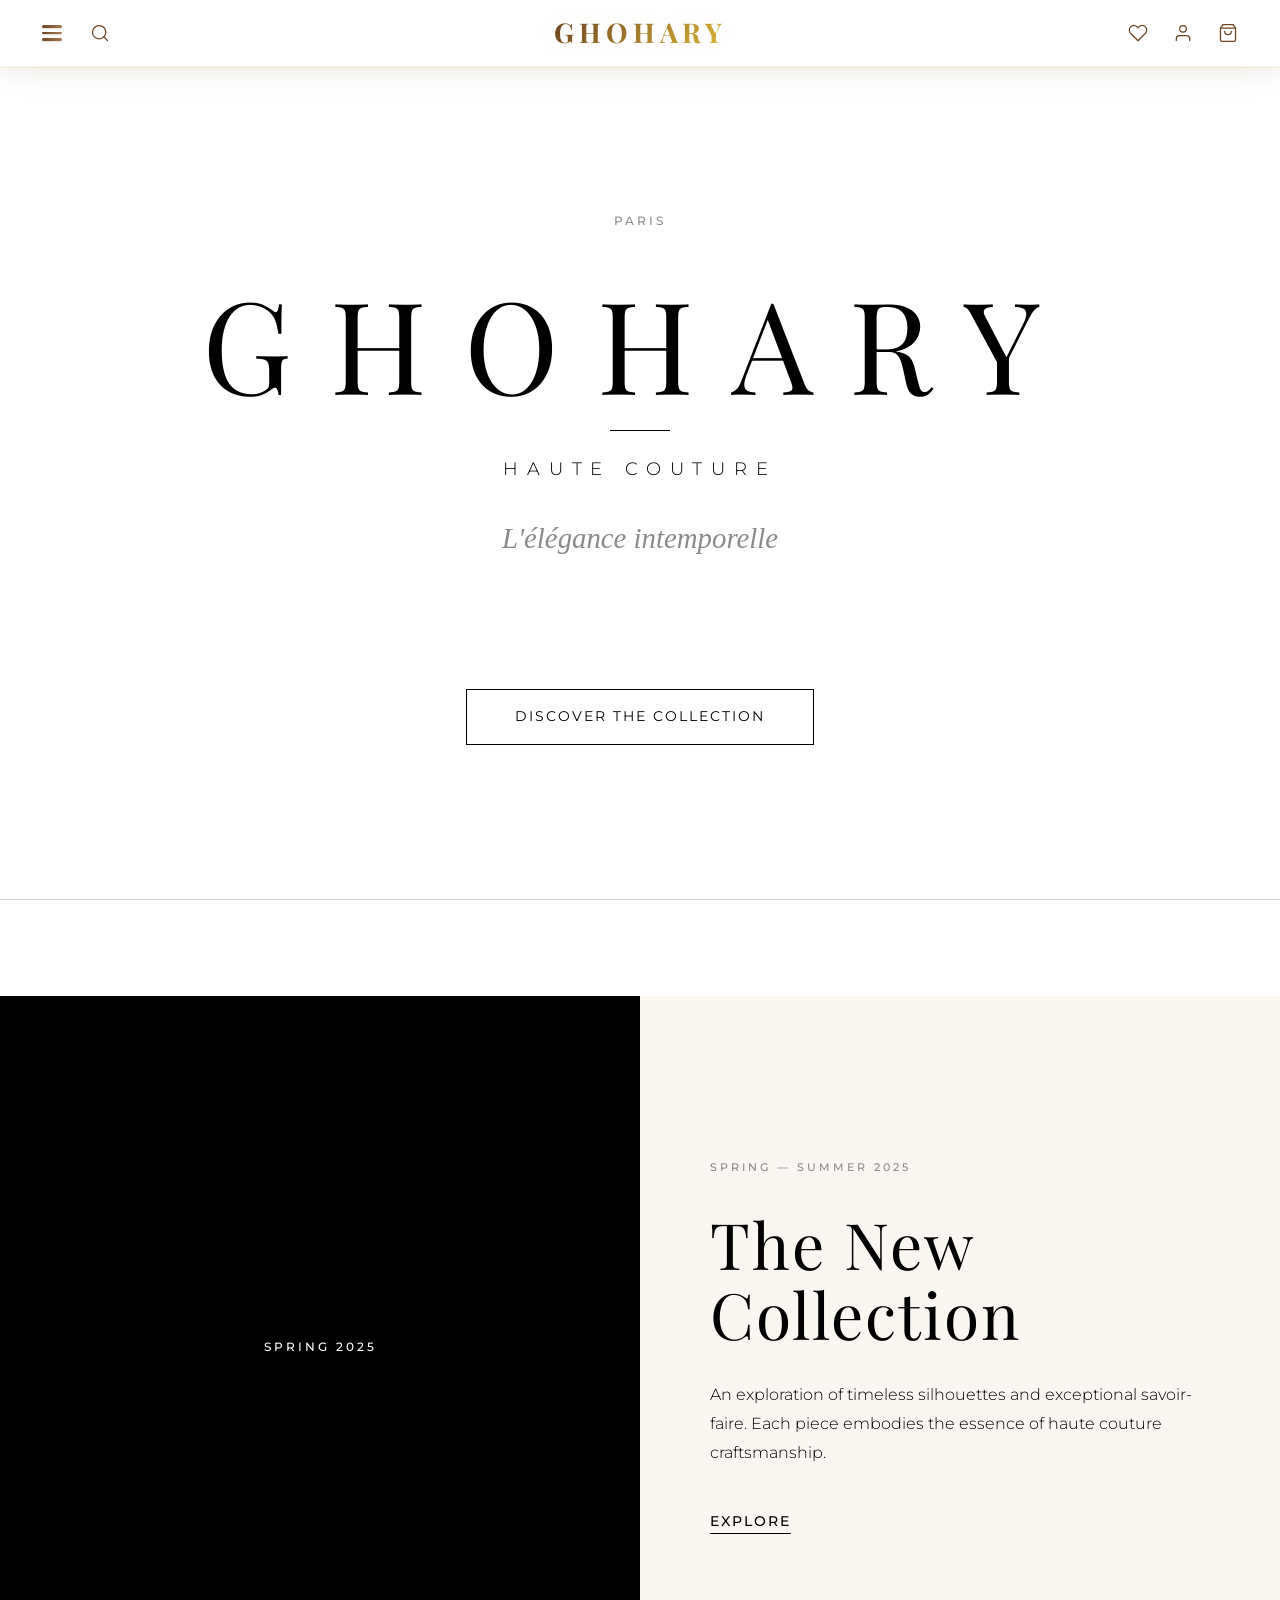
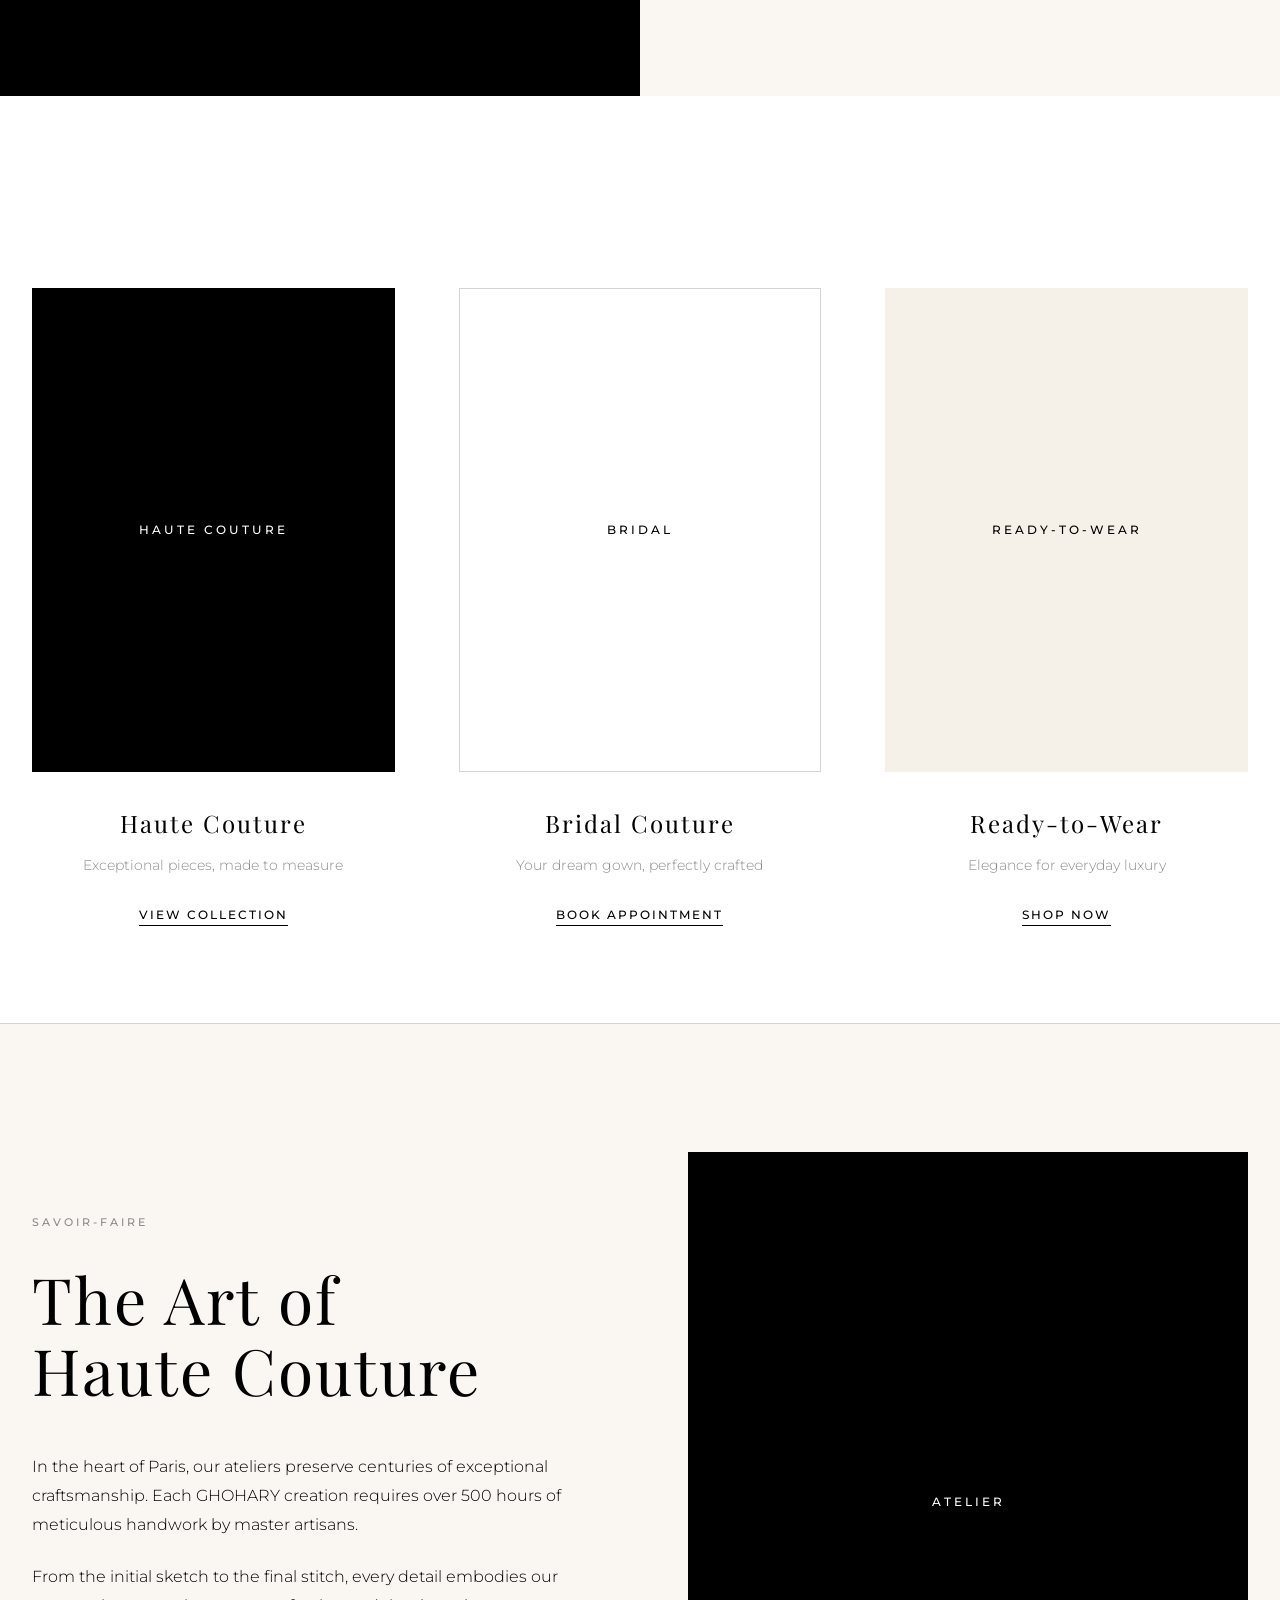
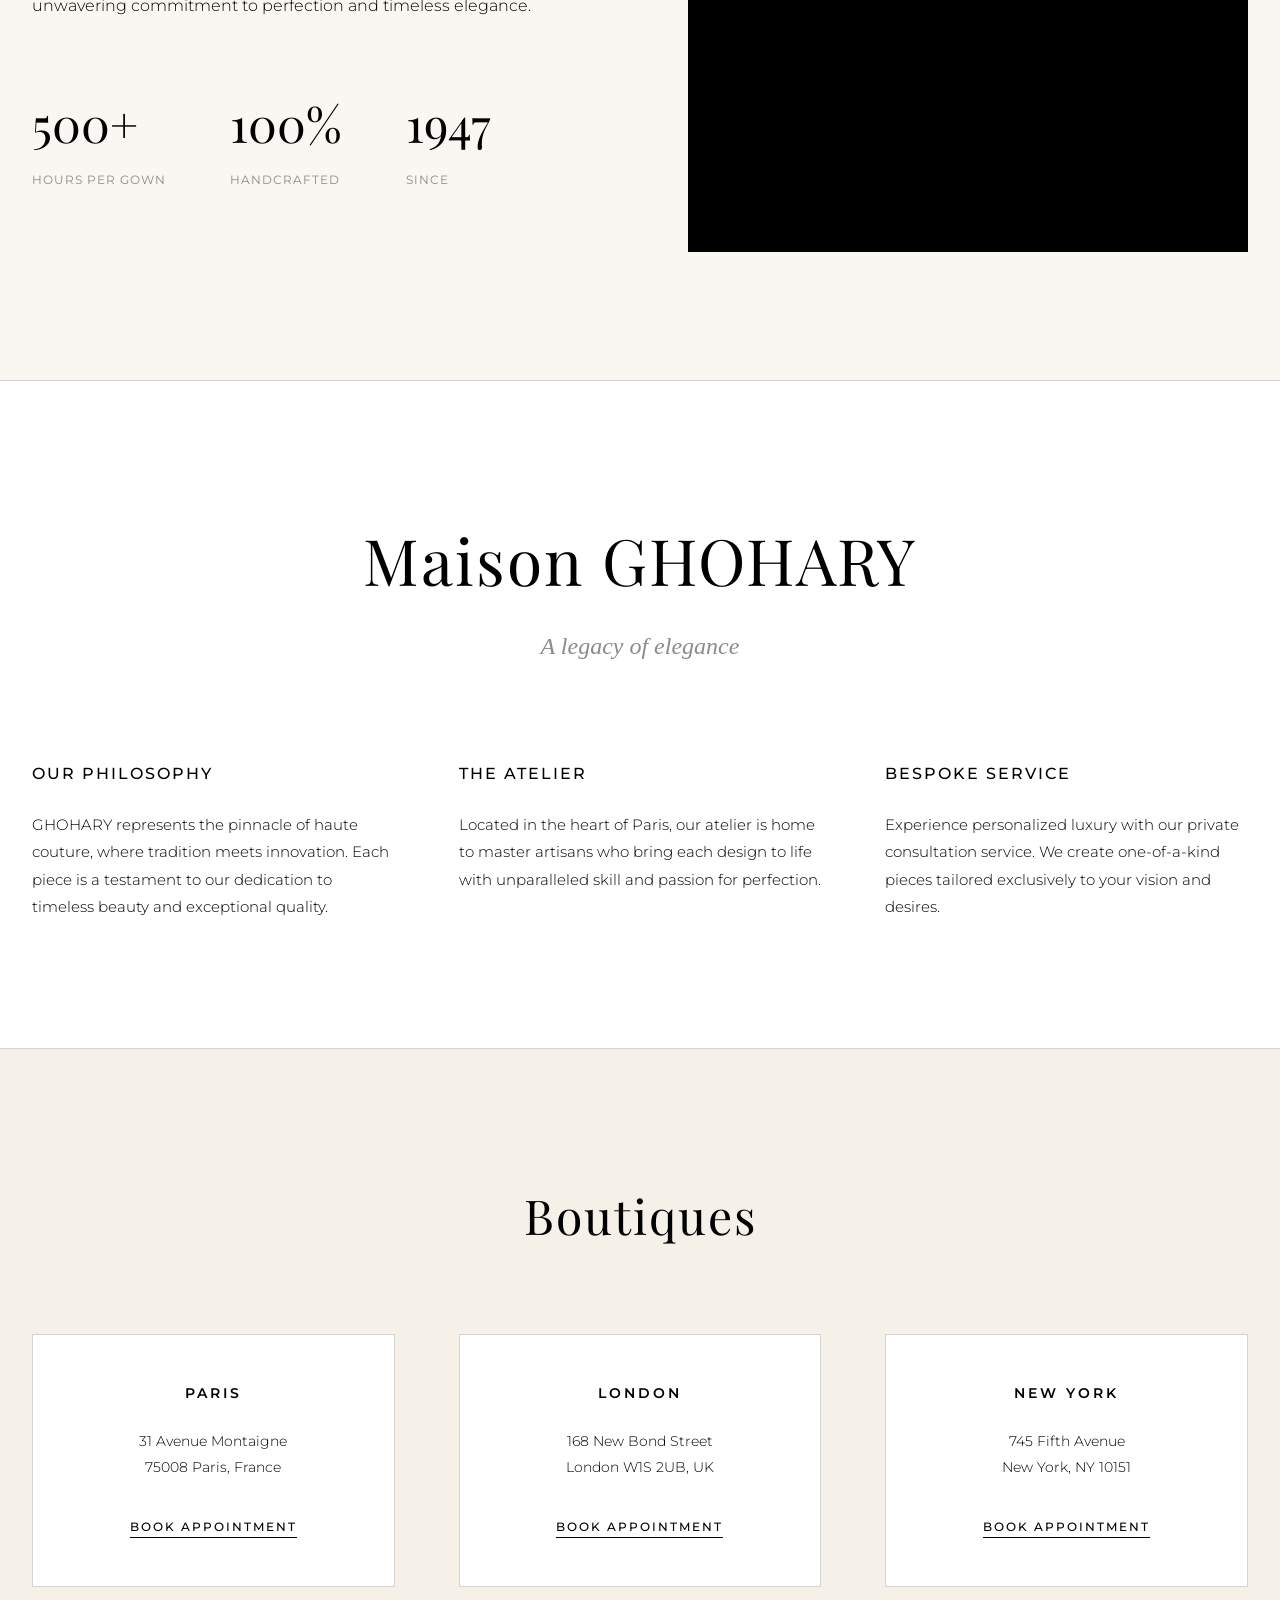
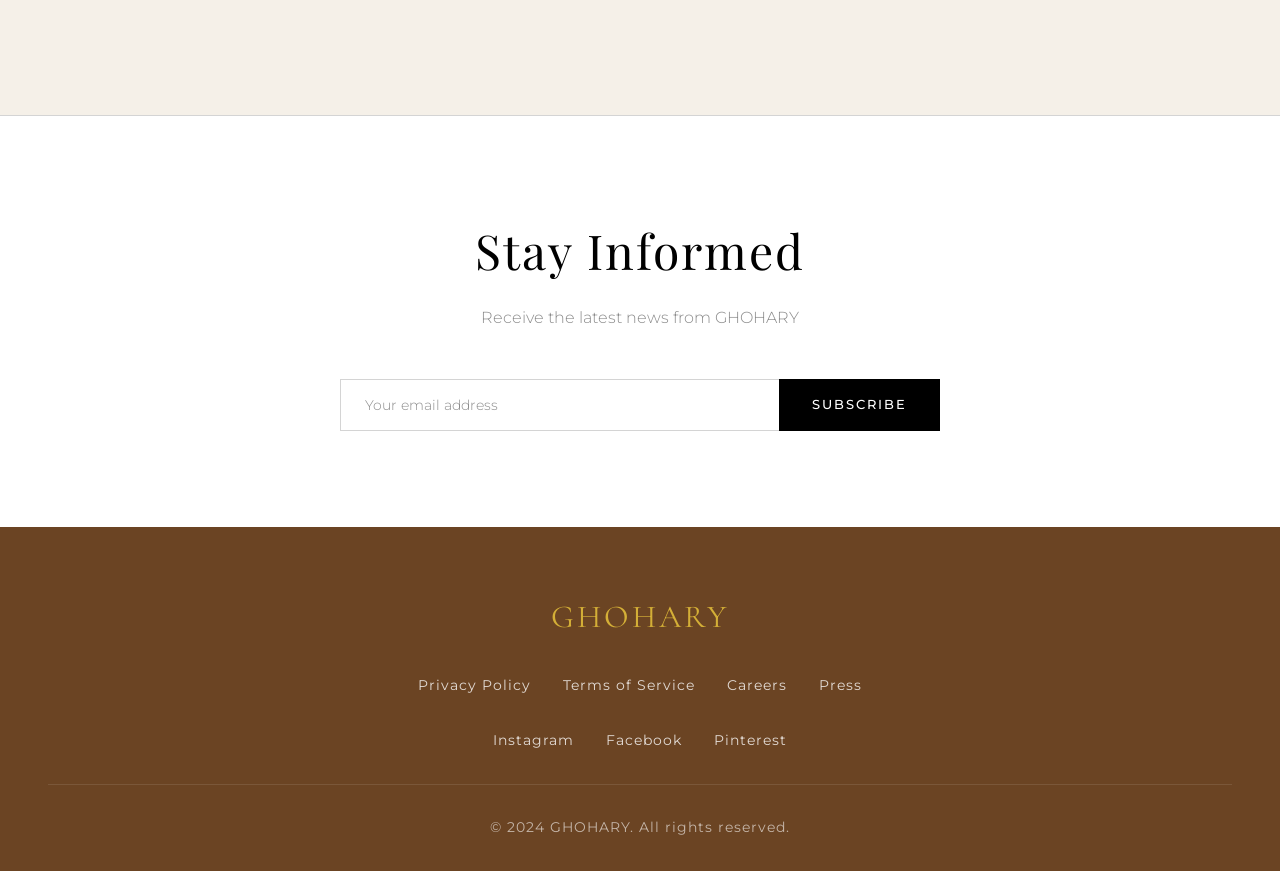
==== commit c77a9dcf: "Create Chanel Couture-inspired homepage with timeless elegance Transformed GHOHARY homepage into ult" ====
--- a/index.html
+++ b/index.html
@@ -3,9 +3,9 @@
 <head>
     <meta charset="UTF-8">
     <meta name="viewport" content="width=device-width, initial-scale=1.0">
-    <meta name="description" content="GHOHARY - World's Premier Luxury Evening Dress House. Exquisite handcrafted couture gowns and evening wear for the most discerning clientele.">
-    <meta name="keywords" content="luxury evening dress, haute couture, designer gowns, luxury fashion, GHOHARY, evening wear, red carpet gowns">
-    <title>GHOHARY - Premier Luxury Evening Dress Couture House</title>
+    <meta name="description" content="GHOHARY - Haute Couture Maison. Timeless elegance, exceptional craftsmanship, iconic style.">
+    <meta name="keywords" content="haute couture, luxury fashion, designer gowns, GHOHARY couture, evening wear, luxury maison">
+    <title>GHOHARY - Haute Couture</title>
 
     <!-- Preconnect for Performance -->
     <link rel="preconnect" href="https://fonts.googleapis.com">
@@ -20,240 +20,180 @@
     <!-- Favicon -->
     <link rel="icon" type="image/svg+xml" href="data:image/svg+xml,<svg xmlns='http://www.w3.org/2000/svg' viewBox='0 0 100 100'><text y='.9em' font-size='90'>👗</text></svg>">
 </head>
-<body class="luxury-experience">
+<body class="chanel-experience">
     <!-- Header Placeholder -->
     <div id="header-placeholder"></div>
 
-    <!-- Premium Hero Section -->
-    <section id="home" class="hero premium-hero">
-        <div class="hero-video-background">
-            <!-- Video background placeholder for future implementation -->
-            <div class="hero-gradient-overlay"></div>
-        </div>
-        <div class="hero-content">
-            <div class="hero-badge">Est. 2024</div>
-            <h1 class="hero-title">
-                <span class="title-line">GHOHARY</span>
-                <span class="title-underline"></span>
+    <!-- Chanel-Inspired Hero Section -->
+    <section class="chanel-hero">
+        <div class="chanel-hero-content">
+            <div class="hero-label">PARIS</div>
+            <h1 class="chanel-title">
+                <span class="title-main">GHOHARY</span>
+                <span class="title-divider"></span>
+                <span class="title-sub">HAUTE COUTURE</span>
             </h1>
-            <p class="hero-subtitle">World's Premier Evening Dress Couture</p>
-            <p class="hero-description">Exquisite handcrafted gowns for the most discerning clientele</p>
-            <div class="hero-cta-group">
-                <a href="haute-couture.html" class="cta-button cta-primary">
-                    <span>Explore Collections</span>
-                    <svg width="20" height="20" viewBox="0 0 24 24" fill="none" stroke="currentColor" stroke-width="2">
-                        <path d="M5 12h14M12 5l7 7-7 7"/>
-                    </svg>
-                </a>
-                <a href="contact.html" class="cta-button cta-secondary">
-                    <span>Book Private Appointment</span>
-                </a>
-            </div>
-        </div>
-        <div class="hero-scroll-indicator">
-            <span>Scroll to Discover</span>
-            <div class="scroll-line"></div>
-        </div>
-    </section>
-
-    <!-- Haute Couture Section -->
-    <section id="haute-couture" class="collection-section">
-        <div class="section-header">
-            <h2 class="section-title">Haute Couture</h2>
-            <p class="section-subtitle">Exquisite craftsmanship, unparalleled artistry</p>
-        </div>
-        <div class="collection-grid">
-            <div class="collection-item">
-                <div class="collection-image" style="background: linear-gradient(135deg, #1a1a1a 0%, #2d2d2d 100%);">
-                    <div class="image-placeholder">
-                        <span>EVENING GOWN</span>
-                    </div>
-                </div>
-                <div class="collection-info">
-                    <h3>The Starlight Collection</h3>
-                    <p>Hand-embroidered silk gowns adorned with Swarovski crystals</p>
-                    <a href="haute-couture.html" class="learn-more">Discover More</a>
-                </div>
-            </div>
-            <div class="collection-item">
-                <div class="collection-image" style="background: linear-gradient(135deg, #2d2d2d 0%, #1a1a1a 100%);">
-                    <div class="image-placeholder">
-                        <span>COUTURE DRESS</span>
-                    </div>
-                </div>
-                <div class="collection-info">
-                    <h3>The Midnight Elegance</h3>
-                    <p>Sculptural silhouettes in luxurious velvet and satin</p>
-                    <a href="haute-couture.html" class="learn-more">Discover More</a>
-                </div>
-            </div>
-            <div class="collection-item">
-                <div class="collection-image" style="background: linear-gradient(135deg, #1a1a1a 0%, #3a3a3a 100%);">
-                    <div class="image-placeholder">
-                        <span>OPERA COAT</span>
-                    </div>
-                </div>
-                <div class="collection-info">
-                    <h3>The Royal Suite</h3>
-                    <p>Statement pieces featuring intricate beadwork and feather details</p>
-                    <a href="haute-couture.html" class="learn-more">Discover More</a>
-                </div>
-            </div>
-        </div>
-    </section>
-
-    <!-- Bridal Section -->
-    <section id="bridal" class="collection-section bridal-section">
-        <div class="section-header">
-            <h2 class="section-title">Bridal Collection</h2>
-            <p class="section-subtitle">Your dream wedding dress, created to perfection</p>
-        </div>
-        <div class="collection-grid">
-            <div class="collection-item">
-                <div class="collection-image" style="background: linear-gradient(135deg, #f5f5f5 0%, #e0e0e0 100%);">
-                    <div class="image-placeholder bridal-placeholder">
-                        <span>PRINCESS GOWN</span>
-                    </div>
-                </div>
-                <div class="collection-info">
-                    <h3>The Enchanted Dream</h3>
-                    <p>Romantic ballgowns with delicate lace and pearl embellishments</p>
-                    <a href="bridal.html" class="learn-more">Book Appointment</a>
-                </div>
-            </div>
-            <div class="collection-item">
-                <div class="collection-image" style="background: linear-gradient(135deg, #e0e0e0 0%, #f5f5f5 100%);">
-                    <div class="image-placeholder bridal-placeholder">
-                        <span>MODERN BRIDAL</span>
-                    </div>
-                </div>
-                <div class="collection-info">
-                    <h3>The Contemporary Bride</h3>
-                    <p>Sleek, modern silhouettes with architectural details</p>
-                    <a href="bridal.html" class="learn-more">Book Appointment</a>
-                </div>
-            </div>
-            <div class="collection-item">
-                <div class="collection-image" style="background: linear-gradient(135deg, #f5f5f5 0%, #d5d5d5 100%);">
-                    <div class="image-placeholder bridal-placeholder">
-                        <span>VINTAGE LACE</span>
-                    </div>
-                </div>
-                <div class="collection-info">
-                    <h3>The Timeless Romance</h3>
-                    <p>Classic designs inspired by vintage couture elegance</p>
-                    <a href="bridal.html" class="learn-more">Book Appointment</a>
-                </div>
-            </div>
-        </div>
-    </section>
-
-    <!-- Ready-to-Wear Section -->
-    <section id="ready-to-wear" class="collection-section">
-        <div class="section-header">
-            <h2 class="section-title">Ready-to-Wear</h2>
-            <p class="section-subtitle">Luxury fashion for the modern woman</p>
-        </div>
-        <div class="collection-grid">
-            <div class="collection-item">
-                <div class="collection-image" style="background: linear-gradient(135deg, #8b7355 0%, #6b5644 100%);">
-                    <div class="image-placeholder">
-                        <span>FALL COLLECTION</span>
-                    </div>
-                </div>
-                <div class="collection-info">
-                    <h3>Autumn Luxe</h3>
-                    <p>Rich textures and warm hues for sophisticated elegance</p>
-                    <a href="ready-to-wear.html" class="learn-more">Shop Now</a>
-                </div>
-            </div>
-            <div class="collection-item">
-                <div class="collection-image" style="background: linear-gradient(135deg, #2c3e50 0%, #34495e 100%);">
-                    <div class="image-placeholder">
-                        <span>WINTER ESSENTIALS</span>
-                    </div>
-                </div>
-                <div class="collection-info">
-                    <h3>Winter Wardrobe</h3>
-                    <p>Cashmere, wool, and silk pieces for effortless style</p>
-                    <a href="ready-to-wear.html" class="learn-more">Shop Now</a>
-                </div>
-            </div>
-            <div class="collection-item">
-                <div class="collection-image" style="background: linear-gradient(135deg, #c9a87c 0%, #b89968 100%);">
-                    <div class="image-placeholder">
-                        <span>EVENING WEAR</span>
-                    </div>
-                </div>
-                <div class="collection-info">
-                    <h3>Evening Edition</h3>
-                    <p>Sophisticated pieces for cocktails and special occasions</p>
-                    <a href="ready-to-wear.html" class="learn-more">Shop Now</a>
-                </div>
-            </div>
-        </div>
-    </section>
-
-    <!-- About Section -->
-    <section id="about" class="about-section">
-        <div class="about-container">
-            <div class="about-content">
-                <h2>Our Heritage</h2>
-                <p>Maison Élégance represents the pinnacle of luxury fashion, where traditional craftsmanship meets contemporary design. Each piece is meticulously crafted by master artisans, ensuring unparalleled quality and timeless elegance.</p>
-                <p>From our atelier in Paris to the world's most prestigious fashion capitals, we create garments that celebrate the art of haute couture and the beauty of individual expression.</p>
-            </div>
-            <div class="about-stats">
-                <div class="stat-item">
-                    <h3>1947</h3>
-                    <p>Year Established</p>
-                </div>
-                <div class="stat-item">
-                    <h3>500+</h3>
-                    <p>Artisan Hours per Gown</p>
-                </div>
-                <div class="stat-item">
-                    <h3>100%</h3>
-                    <p>Handcrafted Excellence</p>
-                </div>
-            </div>
-        </div>
-    </section>
-
-    <!-- Contact Section -->
-    <section id="contact" class="contact-section">
-        <div class="contact-container">
-            <h2>Visit Our Atelier</h2>
-            <p class="contact-subtitle">Experience luxury fashion in an intimate setting</p>
-            <div class="contact-grid">
-                <div class="contact-info">
-                    <h3>Paris Atelier</h3>
-                    <p>31 Avenue Montaigne<br>75008 Paris, France</p>
-                    <p>+33 1 47 23 61 11</p>
-                </div>
-                <div class="contact-info">
-                    <h3>London Boutique</h3>
-                    <p>168 New Bond Street<br>London W1S 2UB, UK</p>
-                    <p>+44 20 7493 7411</p>
-                </div>
-                <div class="contact-info">
-                    <h3>New York Flagship</h3>
-                    <p>745 Fifth Avenue<br>New York, NY 10151</p>
-                    <p>+1 212 753 4300</p>
-                </div>
-            </div>
-            <form class="contact-form">
-                <h3>Book a Private Consultation</h3>
-                <input type="text" placeholder="Full Name" required>
-                <input type="email" placeholder="Email Address" required>
-                <input type="tel" placeholder="Phone Number" required>
-                <select required>
-                    <option value="">Select Collection</option>
-                    <option value="haute-couture">Haute Couture</option>
-                    <option value="bridal">Bridal</option>
-                    <option value="ready-to-wear">Ready-to-Wear</option>
-                </select>
-                <textarea placeholder="Message" rows="4"></textarea>
-                <button type="submit" class="cta-button">Request Appointment</button>
+            <p class="chanel-tagline">L'élégance intemporelle</p>
+        </div>
+        <div class="hero-cta-minimal">
+            <a href="haute-couture.html" class="chanel-cta">Discover the Collection</a>
+        </div>
+    </section>
+
+    <!-- Featured Campaign Section -->
+    <section class="chanel-campaign">
+        <div class="campaign-grid">
+            <div class="campaign-visual">
+                <div class="campaign-image-placeholder">
+                    <div class="placeholder-content">
+                        <span class="placeholder-label">SPRING 2025</span>
+                    </div>
+                </div>
+            </div>
+            <div class="campaign-details">
+                <div class="campaign-text">
+                    <span class="campaign-season">SPRING — SUMMER 2025</span>
+                    <h2 class="campaign-title">The New<br>Collection</h2>
+                    <p class="campaign-description">An exploration of timeless silhouettes and exceptional savoir-faire. Each piece embodies the essence of haute couture craftsmanship.</p>
+                    <a href="haute-couture.html" class="chanel-link">Explore</a>
+                </div>
+            </div>
+        </div>
+    </section>
+
+    <!-- Collections Grid -->
+    <section class="chanel-collections">
+        <div class="collections-container">
+            <div class="collection-block">
+                <div class="collection-visual">
+                    <div class="collection-placeholder black-bg">
+                        <span>HAUTE COUTURE</span>
+                    </div>
+                </div>
+                <div class="collection-meta">
+                    <h3 class="collection-name">Haute Couture</h3>
+                    <p class="collection-desc">Exceptional pieces, made to measure</p>
+                    <a href="haute-couture.html" class="chanel-link-small">View Collection</a>
+                </div>
+            </div>
+
+            <div class="collection-block">
+                <div class="collection-visual">
+                    <div class="collection-placeholder white-bg">
+                        <span class="dark-text">BRIDAL</span>
+                    </div>
+                </div>
+                <div class="collection-meta">
+                    <h3 class="collection-name">Bridal Couture</h3>
+                    <p class="collection-desc">Your dream gown, perfectly crafted</p>
+                    <a href="bridal.html" class="chanel-link-small">Book Appointment</a>
+                </div>
+            </div>
+
+            <div class="collection-block">
+                <div class="collection-visual">
+                    <div class="collection-placeholder beige-bg">
+                        <span class="dark-text">READY-TO-WEAR</span>
+                    </div>
+                </div>
+                <div class="collection-meta">
+                    <h3 class="collection-name">Ready-to-Wear</h3>
+                    <p class="collection-desc">Elegance for everyday luxury</p>
+                    <a href="ready-to-wear.html" class="chanel-link-small">Shop Now</a>
+                </div>
+            </div>
+        </div>
+    </section>
+
+    <!-- Savoir-Faire Section -->
+    <section class="chanel-savoir-faire">
+        <div class="savoir-faire-container">
+            <div class="savoir-faire-content">
+                <span class="savoir-faire-label">SAVOIR-FAIRE</span>
+                <h2 class="savoir-faire-title">The Art of<br>Haute Couture</h2>
+                <div class="savoir-faire-text">
+                    <p>In the heart of Paris, our ateliers preserve centuries of exceptional craftsmanship. Each GHOHARY creation requires over 500 hours of meticulous handwork by master artisans.</p>
+                    <p>From the initial sketch to the final stitch, every detail embodies our unwavering commitment to perfection and timeless elegance.</p>
+                </div>
+                <div class="savoir-faire-stats">
+                    <div class="stat-minimal">
+                        <div class="stat-number">500+</div>
+                        <div class="stat-label">Hours per Gown</div>
+                    </div>
+                    <div class="stat-minimal">
+                        <div class="stat-number">100%</div>
+                        <div class="stat-label">Handcrafted</div>
+                    </div>
+                    <div class="stat-minimal">
+                        <div class="stat-number">1947</div>
+                        <div class="stat-label">Since</div>
+                    </div>
+                </div>
+            </div>
+            <div class="savoir-faire-visual">
+                <div class="savoir-faire-placeholder">
+                    <span>ATELIER</span>
+                </div>
+            </div>
+        </div>
+    </section>
+
+    <!-- Maison Section -->
+    <section class="chanel-maison">
+        <div class="maison-container">
+            <div class="maison-intro">
+                <h2 class="maison-title">Maison GHOHARY</h2>
+                <p class="maison-subtitle">A legacy of elegance</p>
+            </div>
+            <div class="maison-content">
+                <div class="maison-col">
+                    <h3>Our Philosophy</h3>
+                    <p>GHOHARY represents the pinnacle of haute couture, where tradition meets innovation. Each piece is a testament to our dedication to timeless beauty and exceptional quality.</p>
+                </div>
+                <div class="maison-col">
+                    <h3>The Atelier</h3>
+                    <p>Located in the heart of Paris, our atelier is home to master artisans who bring each design to life with unparalleled skill and passion for perfection.</p>
+                </div>
+                <div class="maison-col">
+                    <h3>Bespoke Service</h3>
+                    <p>Experience personalized luxury with our private consultation service. We create one-of-a-kind pieces tailored exclusively to your vision and desires.</p>
+                </div>
+            </div>
+        </div>
+    </section>
+
+    <!-- Boutiques Section -->
+    <section class="chanel-boutiques">
+        <div class="boutiques-header">
+            <h2 class="boutiques-title">Boutiques</h2>
+        </div>
+        <div class="boutiques-list">
+            <div class="boutique-item">
+                <h3>PARIS</h3>
+                <p>31 Avenue Montaigne<br>75008 Paris, France</p>
+                <a href="contact.html" class="chanel-link-small">Book Appointment</a>
+            </div>
+            <div class="boutique-item">
+                <h3>LONDON</h3>
+                <p>168 New Bond Street<br>London W1S 2UB, UK</p>
+                <a href="contact.html" class="chanel-link-small">Book Appointment</a>
+            </div>
+            <div class="boutique-item">
+                <h3>NEW YORK</h3>
+                <p>745 Fifth Avenue<br>New York, NY 10151</p>
+                <a href="contact.html" class="chanel-link-small">Book Appointment</a>
+            </div>
+        </div>
+    </section>
+
+    <!-- Newsletter Section -->
+    <section class="chanel-newsletter">
+        <div class="newsletter-container">
+            <h2 class="newsletter-title">Stay Informed</h2>
+            <p class="newsletter-subtitle">Receive the latest news from GHOHARY</p>
+            <form class="newsletter-form">
+                <input type="email" placeholder="Your email address" class="newsletter-input" required>
+                <button type="submit" class="newsletter-button">Subscribe</button>
             </form>
         </div>
     </section>
@@ -264,4 +204,4 @@
     <script src="shared.js"></script>
     <script src="script.js"></script>
 </body>
-</html>+</html>
--- a/styles.css
+++ b/styles.css
@@ -72,226 +72,521 @@
 /* Navigation */
 /* ==================== */
 
+/* Premium Navbar with Glass Morphism */
 .navbar {
     position: fixed;
     top: 0;
     left: 0;
     width: 100%;
-    background: rgba(255, 255, 255, 0.98);
-    backdrop-filter: blur(10px);
-    -webkit-backdrop-filter: blur(10px);
+    background: linear-gradient(
+        180deg,
+        rgba(255, 255, 255, 0.98) 0%,
+        rgba(255, 255, 255, 0.95) 100%
+    );
+    backdrop-filter: blur(20px) saturate(180%);
+    -webkit-backdrop-filter: blur(20px) saturate(180%);
     z-index: 1000;
-    box-shadow: 0 2px 20px rgba(0, 0, 0, 0.1);
-    transition: all 0.4s cubic-bezier(0.4, 0, 0.2, 1);
+    box-shadow:
+        0 1px 0 0 rgba(212, 175, 55, 0.1),
+        0 4px 20px rgba(107, 68, 35, 0.08),
+        0 8px 40px rgba(107, 68, 35, 0.04);
+    transition: all 0.5s cubic-bezier(0.16, 1, 0.3, 1);
     border-bottom: 1px solid rgba(212, 175, 55, 0.15);
 }
 
+.navbar::before {
+    content: '';
+    position: absolute;
+    top: 0;
+    left: 0;
+    right: 0;
+    height: 1px;
+    background: linear-gradient(
+        90deg,
+        transparent 0%,
+        rgba(212, 175, 55, 0.3) 50%,
+        transparent 100%
+    );
+    opacity: 0;
+    transition: opacity 0.5s ease;
+}
+
+.navbar.scrolled::before {
+    opacity: 1;
+}
+
 .navbar.scrolled {
-    background: rgba(255, 255, 255, 0.95);
-    box-shadow: 0 4px 30px rgba(107, 68, 35, 0.2);
-    padding: 0.5rem 0;
+    background: linear-gradient(
+        180deg,
+        rgba(255, 255, 255, 0.96) 0%,
+        rgba(255, 255, 255, 0.92) 100%
+    );
+    box-shadow:
+        0 1px 0 0 rgba(212, 175, 55, 0.15),
+        0 6px 30px rgba(107, 68, 35, 0.12),
+        0 12px 50px rgba(107, 68, 35, 0.06);
+    border-bottom-color: rgba(212, 175, 55, 0.2);
 }
 
 .navbar.scrolled .logo-text {
-    font-size: 1.6rem;
-}
-
-.navbar.scrolled .logo-tagline {
-    font-size: 0.6rem;
+    font-size: 1.5rem;
+    letter-spacing: 5px;
 }
 
 .nav-container {
     max-width: 1400px;
     margin: 0 auto;
-    padding: 1.5rem 3rem;
+    padding: 0.8rem 2rem;
     display: flex;
     justify-content: space-between;
     align-items: center;
-}
-
+    gap: 1rem;
+}
+
+/* Left Section: Hamburger + Search */
+.nav-left {
+    display: flex;
+    align-items: center;
+    gap: 0.5rem;
+    flex: 1;
+}
+
+/* Premium Center Logo */
 .logo {
-    font-family: 'Cormorant Garamond', serif;
+    font-family: 'Playfair Display', serif;
     text-decoration: none;
     display: flex;
+    align-items: center;
+    justify-content: center;
+    line-height: 1;
+    transition: all 0.5s cubic-bezier(0.16, 1, 0.3, 1);
+    position: absolute;
+    left: 50%;
+    transform: translateX(-50%);
+    padding: 0.5rem 1.5rem;
+    border-radius: 8px;
+}
+
+.logo::before {
+    content: '';
+    position: absolute;
+    inset: 0;
+    border-radius: 8px;
+    padding: 1px;
+    background: linear-gradient(
+        135deg,
+        rgba(212, 175, 55, 0) 0%,
+        rgba(212, 175, 55, 0.2) 50%,
+        rgba(212, 175, 55, 0) 100%
+    );
+    -webkit-mask: linear-gradient(#fff 0 0) content-box, linear-gradient(#fff 0 0);
+    -webkit-mask-composite: xor;
+    mask-composite: exclude;
+    opacity: 0;
+    transition: opacity 0.5s ease;
+}
+
+.logo:hover::before {
+    opacity: 1;
+}
+
+.logo:hover {
+    transform: translateX(-50%) translateY(-1px);
+    background: rgba(212, 175, 55, 0.03);
+}
+
+.logo-text {
+    font-size: 1.7rem;
+    font-weight: 700;
+    letter-spacing: 5px;
+    color: var(--primary-color);
+    position: relative;
+    background: linear-gradient(
+        135deg,
+        var(--primary-color) 0%,
+        var(--secondary-color) 50%,
+        var(--primary-color) 100%
+    );
+    background-size: 200% auto;
+    -webkit-background-clip: text;
+    -webkit-text-fill-color: transparent;
+    background-clip: text;
+    animation: logoShine 6s linear infinite;
+    text-shadow: 0 0 30px rgba(212, 175, 55, 0.1);
+}
+
+@keyframes logoShine {
+    0%, 100% {
+        background-position: 0% center;
+    }
+    50% {
+        background-position: 200% center;
+    }
+}
+
+/* Right Section: Wishlist + Account + Bag */
+.nav-right {
+    display: flex;
+    align-items: center;
+    gap: 0.3rem;
+    flex: 1;
+    justify-content: flex-end;
+}
+
+/* Premium Navigation Menu Panel */
+.nav-menu {
+    position: fixed;
+    left: -100%;
+    top: 0;
     flex-direction: column;
-    align-items: flex-start;
-    line-height: 1.2;
-    transition: var(--transition);
-}
-
-.logo:hover {
-    opacity: 0.8;
-}
-
-.logo-text {
-    font-size: 1.8rem;
+    background: linear-gradient(
+        135deg,
+        rgba(255, 255, 255, 0.98) 0%,
+        rgba(253, 251, 247, 0.96) 100%
+    );
+    backdrop-filter: blur(20px) saturate(180%);
+    -webkit-backdrop-filter: blur(20px) saturate(180%);
+    width: 320px;
+    text-align: left;
+    transition: all 0.5s cubic-bezier(0.16, 1, 0.3, 1);
+    box-shadow:
+        2px 0 30px rgba(107, 68, 35, 0.15),
+        inset -1px 0 0 rgba(212, 175, 55, 0.2);
+    padding: 5rem 0 2rem;
+    gap: 0;
+    height: 100vh;
+    overflow-y: auto;
+    list-style: none;
+    z-index: 999;
+}
+
+.nav-menu::before {
+    content: '';
+    position: absolute;
+    top: 0;
+    right: 0;
+    width: 1px;
+    height: 100%;
+    background: linear-gradient(
+        180deg,
+        transparent 0%,
+        rgba(212, 175, 55, 0.3) 50%,
+        transparent 100%
+    );
+}
+
+.nav-menu.active {
+    left: 0;
+}
+
+.nav-menu li {
+    padding: 0;
+    position: relative;
+    overflow: hidden;
+}
+
+.nav-menu li::before {
+    content: '';
+    position: absolute;
+    left: 0;
+    top: 0;
+    width: 4px;
+    height: 100%;
+    background: linear-gradient(180deg, var(--secondary-color), var(--gold-metallic));
+    transform: scaleY(0);
+    transition: transform 0.4s cubic-bezier(0.16, 1, 0.3, 1);
+    transform-origin: bottom;
+}
+
+.nav-menu li:hover::before {
+    transform: scaleY(1);
+    transform-origin: top;
+}
+
+.nav-menu li a {
+    display: block;
+    padding: 1.2rem 2rem;
+    transition: all 0.4s cubic-bezier(0.16, 1, 0.3, 1);
+    position: relative;
+}
+
+.nav-menu li a::after {
+    content: '→';
+    position: absolute;
+    right: 2rem;
+    opacity: 0;
+    transform: translateX(-10px);
+    transition: all 0.4s cubic-bezier(0.16, 1, 0.3, 1);
+    color: var(--secondary-color);
     font-weight: 600;
-    letter-spacing: 3px;
-    color: var(--primary-color);
-    display: block;
-}
-
-.logo-tagline {
-    font-size: 0.65rem;
-    font-weight: 400;
-    letter-spacing: 2px;
-    color: var(--secondary-color);
-    text-transform: uppercase;
-    margin-top: -2px;
-    font-family: 'Montserrat', sans-serif;
-}
-
-.nav-menu {
-    display: flex;
-    list-style: none;
-    gap: 3rem;
+}
+
+.nav-menu li a:hover {
+    background: linear-gradient(
+        90deg,
+        rgba(212, 175, 55, 0.12) 0%,
+        rgba(212, 175, 55, 0.05) 100%
+    );
+    padding-left: 3rem;
+    box-shadow: inset 4px 0 0 var(--secondary-color);
+}
+
+.nav-menu li a:hover::after {
+    opacity: 1;
+    transform: translateX(0);
 }
 
 .nav-link {
     text-decoration: none;
     color: var(--primary-color);
-    font-size: 0.9rem;
-    font-weight: 400;
-    letter-spacing: 1px;
+    font-size: 0.95rem;
+    font-weight: 500;
+    letter-spacing: 1.5px;
     text-transform: uppercase;
-    transition: var(--transition);
+    transition: all 0.4s cubic-bezier(0.16, 1, 0.3, 1);
     position: relative;
-}
-
-.nav-link::after {
-    content: '';
-    position: absolute;
-    bottom: -5px;
-    left: 0;
-    width: 0;
-    height: 1px;
-    background: var(--secondary-color);
-    transition: var(--transition);
-}
-
-.nav-link:hover::after {
-    width: 100%;
 }
 
 .nav-link:hover {
     color: var(--secondary-color);
-}
-
-.nav-icons {
-    display: flex;
-    align-items: center;
-    gap: 1rem;
-    margin-left: auto;
-}
-
+    text-shadow: 0 0 20px rgba(212, 175, 55, 0.3);
+}
+
+/* Premium Icon Styling */
 .nav-icon {
     position: relative;
     display: flex;
     align-items: center;
     justify-content: center;
-    width: 44px;
-    height: 44px;
+    width: 40px;
+    height: 40px;
     background: transparent;
     border: none;
     color: var(--primary-color);
     cursor: pointer;
-    transition: all 0.3s cubic-bezier(0.4, 0, 0.2, 1);
+    transition: all 0.4s cubic-bezier(0.16, 1, 0.3, 1);
     text-decoration: none;
     border-radius: 50%;
 }
 
+.nav-icon::before {
+    content: '';
+    position: absolute;
+    inset: -3px;
+    border-radius: 50%;
+    background: linear-gradient(135deg, rgba(212, 175, 55, 0.2), rgba(166, 124, 82, 0.2));
+    opacity: 0;
+    transform: scale(0.8);
+    transition: all 0.4s cubic-bezier(0.16, 1, 0.3, 1);
+    z-index: -1;
+}
+
+.nav-icon:hover::before {
+    opacity: 1;
+    transform: scale(1);
+}
+
 .nav-icon:hover {
-    background: rgba(212, 175, 55, 0.1);
+    background: linear-gradient(135deg, rgba(212, 175, 55, 0.1), rgba(255, 255, 255, 0.5));
     transform: translateY(-2px);
+    box-shadow: 0 4px 12px rgba(212, 175, 55, 0.2);
 }
 
 .nav-icon svg {
     stroke: var(--primary-color);
-    transition: all 0.3s cubic-bezier(0.4, 0, 0.2, 1);
+    transition: all 0.4s cubic-bezier(0.16, 1, 0.3, 1);
+    filter: drop-shadow(0 0 0 transparent);
 }
 
 .nav-icon:hover svg {
     stroke: var(--secondary-color);
-}
-
-/* Highlight shopping bag and account icons */
+    filter: drop-shadow(0 0 8px rgba(212, 175, 55, 0.3));
+    transform: scale(1.1);
+}
+
+.nav-icon:active {
+    transform: translateY(0);
+}
+
+/* Premium Shopping Bag & Account Icons */
 .cart-icon,
 .account-icon {
     position: relative;
 }
 
-.cart-icon::before,
-.account-icon::before {
+.cart-icon::after,
+.account-icon::after {
     content: '';
     position: absolute;
-    inset: -2px;
+    inset: -4px;
     border-radius: 50%;
-    border: 2px solid transparent;
-    transition: all 0.3s cubic-bezier(0.4, 0, 0.2, 1);
-}
-
-.cart-icon:hover::before {
-    border-color: var(--secondary-color);
-    transform: scale(1.1);
-}
-
-.account-icon:hover::before {
-    border-color: var(--accent-color);
-    transform: scale(1.1);
-}
-
-/* Icon Badge Styling */
+    background: conic-gradient(
+        from 0deg,
+        var(--secondary-color) 0deg,
+        transparent 90deg,
+        transparent 270deg,
+        var(--secondary-color) 360deg
+    );
+    opacity: 0;
+    animation: rotate 3s linear infinite;
+    animation-play-state: paused;
+    transition: opacity 0.4s ease;
+}
+
+.cart-icon:hover::after {
+    opacity: 0.6;
+    animation-play-state: running;
+}
+
+.account-icon::after {
+    background: conic-gradient(
+        from 0deg,
+        var(--accent-color) 0deg,
+        transparent 90deg,
+        transparent 270deg,
+        var(--accent-color) 360deg
+    );
+}
+
+.account-icon:hover::after {
+    opacity: 0.5;
+    animation-play-state: running;
+}
+
+@keyframes rotate {
+    to {
+        transform: rotate(360deg);
+    }
+}
+
+/* Special glow for shopping bag */
+.cart-icon:hover {
+    box-shadow:
+        0 0 0 3px rgba(212, 175, 55, 0.1),
+        0 4px 12px rgba(212, 175, 55, 0.3),
+        0 0 20px rgba(212, 175, 55, 0.2);
+}
+
+.account-icon:hover {
+    box-shadow:
+        0 0 0 3px rgba(166, 124, 82, 0.1),
+        0 4px 12px rgba(166, 124, 82, 0.3),
+        0 0 20px rgba(166, 124, 82, 0.2);
+}
+
+/* Premium Icon Badge */
 .icon-badge {
     position: absolute;
-    top: 2px;
-    right: 2px;
-    background: var(--secondary-color);
-    color: var(--primary-color);
+    top: 0;
+    right: 0;
+    background: linear-gradient(135deg, var(--secondary-color), var(--gold-metallic));
+    color: var(--black-luxury);
     font-size: 0.65rem;
-    font-weight: 600;
-    min-width: 18px;
-    height: 18px;
+    font-weight: 700;
+    min-width: 20px;
+    height: 20px;
     border-radius: 50%;
     display: flex;
     align-items: center;
     justify-content: center;
-    padding: 0 4px;
+    padding: 0 5px;
     opacity: 0;
     transform: scale(0);
-    transition: all 0.3s cubic-bezier(0.4, 0, 0.2, 1);
-    box-shadow: 0 2px 8px rgba(212, 175, 55, 0.3);
+    transition: all 0.5s cubic-bezier(0.16, 1, 0.3, 1);
+    box-shadow:
+        0 2px 8px rgba(212, 175, 55, 0.4),
+        0 0 20px rgba(212, 175, 55, 0.3),
+        inset 0 1px 0 rgba(255, 255, 255, 0.5);
+    border: 2px solid rgba(255, 255, 255, 0.9);
 }
 
 .icon-badge.active {
     opacity: 1;
     transform: scale(1);
-}
-
-.cart-icon .icon-badge.active {
-    animation: pulse 2s cubic-bezier(0.4, 0, 0.6, 1) infinite;
-}
-
-@keyframes pulse {
+    animation: badgePulse 2s cubic-bezier(0.4, 0, 0.6, 1) infinite;
+}
+
+@keyframes badgePulse {
     0%, 100% {
         transform: scale(1);
+        box-shadow:
+            0 2px 8px rgba(212, 175, 55, 0.4),
+            0 0 20px rgba(212, 175, 55, 0.3),
+            inset 0 1px 0 rgba(255, 255, 255, 0.5);
     }
     50% {
-        transform: scale(1.1);
-    }
-}
-
+        transform: scale(1.15);
+        box-shadow:
+            0 3px 12px rgba(212, 175, 55, 0.6),
+            0 0 30px rgba(212, 175, 55, 0.5),
+            inset 0 1px 0 rgba(255, 255, 255, 0.5);
+    }
+}
+
+/* Premium Hamburger Menu */
 .hamburger {
-    display: none;
+    display: flex;
     flex-direction: column;
     cursor: pointer;
-    gap: 5px;
+    gap: 4px;
+    width: 40px;
+    height: 40px;
+    align-items: center;
+    justify-content: center;
+    border-radius: 50%;
+    transition: all 0.4s cubic-bezier(0.16, 1, 0.3, 1);
+    position: relative;
+}
+
+.hamburger::before {
+    content: '';
+    position: absolute;
+    inset: -3px;
+    border-radius: 50%;
+    background: linear-gradient(135deg, rgba(212, 175, 55, 0.2), rgba(166, 124, 82, 0.2));
+    opacity: 0;
+    transform: scale(0.8);
+    transition: all 0.4s cubic-bezier(0.16, 1, 0.3, 1);
+    z-index: -1;
+}
+
+.hamburger:hover::before {
+    opacity: 1;
+    transform: scale(1);
+}
+
+.hamburger:hover {
+    background: linear-gradient(135deg, rgba(212, 175, 55, 0.1), rgba(255, 255, 255, 0.5));
+    transform: translateY(-2px);
+    box-shadow: 0 4px 12px rgba(212, 175, 55, 0.2);
 }
 
 .hamburger span {
-    width: 25px;
-    height: 2px;
-    background: var(--primary-color);
-    transition: var(--transition);
+    width: 20px;
+    height: 2.5px;
+    background: linear-gradient(90deg, var(--primary-color), var(--accent-color));
+    transition: all 0.4s cubic-bezier(0.16, 1, 0.3, 1);
+    border-radius: 2px;
+    box-shadow: 0 1px 2px rgba(107, 68, 35, 0.2);
+}
+
+.hamburger:hover span {
+    background: linear-gradient(90deg, var(--secondary-color), var(--gold-metallic));
+}
+
+.hamburger.active span:nth-child(1) {
+    transform: rotate(45deg) translate(5px, 5px);
+    background: var(--secondary-color);
+}
+
+.hamburger.active span:nth-child(2) {
+    opacity: 0;
+    transform: translateX(-20px);
+}
+
+.hamburger.active span:nth-child(3) {
+    transform: rotate(-45deg) translate(6px, -6px);
+    background: var(--secondary-color);
 }
 
 /* ==================== */
@@ -1109,38 +1404,24 @@
 /* Tablets */
 @media (max-width: 768px) {
     /* Navigation */
+    .nav-container {
+        padding: 0.6rem 1.5rem;
+    }
+
     .nav-menu {
-        position: fixed;
-        left: -100%;
-        top: 80px;
-        flex-direction: column;
-        background: rgba(255, 255, 255, 0.98);
-        width: 100%;
-        text-align: center;
-        transition: 0.3s;
-        box-shadow: 0 10px 27px rgba(0, 0, 0, 0.1);
-        padding: 2rem 0;
-        gap: 0;
-        height: calc(100vh - 80px);
-        overflow-y: auto;
-    }
-
-    .nav-menu.active {
-        left: 0;
-    }
-
-    .nav-menu li {
-        padding: 1rem 0;
-    }
-
-    .nav-icons {
-        gap: 0.8rem;
-        margin-left: 1rem;
+        top: 54px;
+        height: calc(100vh - 54px);
+        width: 260px;
+    }
+
+    .logo-text {
+        font-size: 1.4rem;
+        letter-spacing: 3px;
     }
 
     .nav-icon {
-        width: 36px;
-        height: 36px;
+        width: 34px;
+        height: 34px;
     }
 
     .nav-icon svg {
@@ -1155,20 +1436,12 @@
     }
 
     .hamburger {
-        display: flex;
-        margin-left: 1rem;
-    }
-
-    .hamburger.active span:nth-child(1) {
-        transform: rotate(45deg) translate(8px, 8px);
-    }
-
-    .hamburger.active span:nth-child(2) {
-        opacity: 0;
-    }
-
-    .hamburger.active span:nth-child(3) {
-        transform: rotate(-45deg) translate(7px, -7px);
+        width: 34px;
+        height: 34px;
+    }
+
+    .hamburger span {
+        width: 18px;
     }
 
     /* Typography */
@@ -1220,20 +1493,6 @@
     .about-section,
     .contact-section {
         padding: 5rem 1.5rem;
-    }
-
-    .nav-container {
-        padding: 1.5rem 1.5rem;
-    }
-
-    .logo-text {
-        font-size: 1.4rem;
-        letter-spacing: 2px;
-    }
-
-    .logo-tagline {
-        font-size: 0.6rem;
-        letter-spacing: 1.5px;
     }
 
     .collection-grid {
@@ -1512,7 +1771,13 @@
 
     /* Navigation */
     .nav-container {
-        padding: 1rem 1rem;
+        padding: 0.5rem 1rem;
+    }
+
+    .nav-menu {
+        top: 48px;
+        height: calc(100vh - 48px);
+        width: 240px;
     }
 
     .logo-text {
@@ -1520,14 +1785,9 @@
         letter-spacing: 2px;
     }
 
-    .logo-tagline {
-        font-size: 0.55rem;
-        letter-spacing: 1px;
-    }
-
-    .nav-icons {
-        gap: 0.5rem;
-        margin-left: 0.5rem;
+    .nav-left,
+    .nav-right {
+        gap: 0.2rem;
     }
 
     .nav-icon {
@@ -1541,11 +1801,12 @@
     }
 
     .hamburger {
-        margin-left: 0.5rem;
+        width: 32px;
+        height: 32px;
     }
 
     .hamburger span {
-        width: 22px;
+        width: 16px;
     }
 
     /* Layout */
@@ -3538,3 +3799,759 @@
     outline: 2px solid var(--secondary-color);
     outline-offset: 4px;
 }
+
+/* ==================== */
+/* CHANEL COUTURE EXPERIENCE */
+/* ==================== */
+
+/* Chanel Color System */
+:root {
+    --chanel-black: #000000;
+    --chanel-white: #FFFFFF;
+    --chanel-beige: #F5F0E8;
+    --chanel-cream: #FAF7F2;
+    --chanel-grey: #8B8B8B;
+    --chanel-light-grey: #E5E5E5;
+    --chanel-border: #D4D4D4;
+}
+
+.chanel-experience {
+    background: var(--chanel-white);
+    color: var(--chanel-black);
+}
+
+/* ==================== */
+/* Chanel Hero Section */
+/* ==================== */
+
+.chanel-hero {
+    min-height: 100vh;
+    display: flex;
+    flex-direction: column;
+    justify-content: center;
+    align-items: center;
+    background: var(--chanel-white);
+    padding: 8rem 2rem 4rem;
+    position: relative;
+    border-bottom: 1px solid var(--chanel-border);
+}
+
+.chanel-hero-content {
+    text-align: center;
+    max-width: 1200px;
+    margin: 0 auto;
+}
+
+.hero-label {
+    font-family: 'Montserrat', sans-serif;
+    font-size: 0.75rem;
+    font-weight: 500;
+    letter-spacing: 3px;
+    text-transform: uppercase;
+    color: var(--chanel-grey);
+    margin-bottom: 3rem;
+}
+
+.chanel-title {
+    display: flex;
+    flex-direction: column;
+    align-items: center;
+    gap: 1.5rem;
+    margin-bottom: 2rem;
+}
+
+.title-main {
+    font-family: 'Playfair Display', serif;
+    font-size: clamp(3.5rem, 10vw, 8rem);
+    font-weight: 400;
+    letter-spacing: 0.3em;
+    color: var(--chanel-black);
+    line-height: 1;
+}
+
+.title-divider {
+    width: 60px;
+    height: 1px;
+    background: var(--chanel-black);
+}
+
+.title-sub {
+    font-family: 'Montserrat', sans-serif;
+    font-size: clamp(0.9rem, 2vw, 1.1rem);
+    font-weight: 300;
+    letter-spacing: 0.5em;
+    text-transform: uppercase;
+    color: var(--chanel-black);
+}
+
+.chanel-tagline {
+    font-family: 'Cormorant Garamond', serif;
+    font-size: clamp(1.2rem, 3vw, 1.8rem);
+    font-weight: 300;
+    font-style: italic;
+    color: var(--chanel-grey);
+    margin-bottom: 4rem;
+}
+
+.hero-cta-minimal {
+    margin-top: 4rem;
+}
+
+.chanel-cta {
+    display: inline-block;
+    font-family: 'Montserrat', sans-serif;
+    font-size: 0.85rem;
+    font-weight: 400;
+    letter-spacing: 2px;
+    text-transform: uppercase;
+    color: var(--chanel-black);
+    text-decoration: none;
+    padding: 1rem 3rem;
+    border: 1px solid var(--chanel-black);
+    background: transparent;
+    transition: all 0.4s cubic-bezier(0.4, 0, 0.2, 1);
+    position: relative;
+    overflow: hidden;
+}
+
+.chanel-cta::before {
+    content: '';
+    position: absolute;
+    top: 0;
+    left: -100%;
+    width: 100%;
+    height: 100%;
+    background: var(--chanel-black);
+    transition: left 0.5s cubic-bezier(0.4, 0, 0.2, 1);
+    z-index: -1;
+}
+
+.chanel-cta:hover::before {
+    left: 0;
+}
+
+.chanel-cta:hover {
+    color: var(--chanel-white);
+}
+
+/* ==================== */
+/* Campaign Section */
+/* ==================== */
+
+.chanel-campaign {
+    padding: 6rem 0;
+    background: var(--chanel-white);
+}
+
+.campaign-grid {
+    display: grid;
+    grid-template-columns: 1fr 1fr;
+    max-width: 1600px;
+    margin: 0 auto;
+    gap: 0;
+}
+
+.campaign-visual {
+    position: relative;
+    min-height: 700px;
+}
+
+.campaign-image-placeholder {
+    width: 100%;
+    height: 100%;
+    background: var(--chanel-black);
+    display: flex;
+    align-items: center;
+    justify-content: center;
+}
+
+.placeholder-content {
+    text-align: center;
+}
+
+.placeholder-label {
+    font-family: 'Montserrat', sans-serif;
+    font-size: 0.75rem;
+    font-weight: 500;
+    letter-spacing: 3px;
+    text-transform: uppercase;
+    color: var(--chanel-white);
+}
+
+.campaign-details {
+    display: flex;
+    align-items: center;
+    justify-content: center;
+    padding: 4rem;
+    background: var(--chanel-cream);
+}
+
+.campaign-text {
+    max-width: 500px;
+}
+
+.campaign-season {
+    display: block;
+    font-family: 'Montserrat', sans-serif;
+    font-size: 0.7rem;
+    font-weight: 500;
+    letter-spacing: 3px;
+    text-transform: uppercase;
+    color: var(--chanel-grey);
+    margin-bottom: 2rem;
+}
+
+.campaign-title {
+    font-family: 'Playfair Display', serif;
+    font-size: clamp(2.5rem, 5vw, 4rem);
+    font-weight: 400;
+    line-height: 1.1;
+    color: var(--chanel-black);
+    margin-bottom: 2rem;
+}
+
+.campaign-description {
+    font-family: 'Montserrat', sans-serif;
+    font-size: 1rem;
+    font-weight: 300;
+    line-height: 1.8;
+    color: var(--chanel-black);
+    margin-bottom: 2.5rem;
+}
+
+.chanel-link {
+    font-family: 'Montserrat', sans-serif;
+    font-size: 0.85rem;
+    font-weight: 500;
+    letter-spacing: 2px;
+    text-transform: uppercase;
+    color: var(--chanel-black);
+    text-decoration: none;
+    border-bottom: 1px solid var(--chanel-black);
+    padding-bottom: 4px;
+    transition: all 0.3s ease;
+}
+
+.chanel-link:hover {
+    border-bottom-color: transparent;
+}
+
+/* ==================== */
+/* Collections Grid */
+/* ==================== */
+
+.chanel-collections {
+    padding: 6rem 2rem;
+    background: var(--chanel-white);
+}
+
+.collections-container {
+    max-width: 1600px;
+    margin: 0 auto;
+    display: grid;
+    grid-template-columns: repeat(3, 1fr);
+    gap: 4rem;
+}
+
+.collection-block {
+    text-align: center;
+}
+
+.collection-visual {
+    margin-bottom: 2rem;
+    overflow: hidden;
+}
+
+.collection-placeholder {
+    aspect-ratio: 3/4;
+    display: flex;
+    align-items: center;
+    justify-content: center;
+    font-family: 'Montserrat', sans-serif;
+    font-size: 0.75rem;
+    font-weight: 500;
+    letter-spacing: 3px;
+    text-transform: uppercase;
+    transition: transform 0.6s cubic-bezier(0.4, 0, 0.2, 1);
+}
+
+.collection-block:hover .collection-placeholder {
+    transform: scale(1.05);
+}
+
+.black-bg {
+    background: var(--chanel-black);
+    color: var(--chanel-white);
+}
+
+.white-bg {
+    background: var(--chanel-white);
+    border: 1px solid var(--chanel-border);
+}
+
+.beige-bg {
+    background: var(--chanel-beige);
+}
+
+.dark-text {
+    color: var(--chanel-black);
+}
+
+.collection-meta {
+    padding: 0 1rem;
+}
+
+.collection-name {
+    font-family: 'Playfair Display', serif;
+    font-size: 1.5rem;
+    font-weight: 400;
+    color: var(--chanel-black);
+    margin-bottom: 0.75rem;
+}
+
+.collection-desc {
+    font-family: 'Montserrat', sans-serif;
+    font-size: 0.9rem;
+    font-weight: 300;
+    line-height: 1.6;
+    color: var(--chanel-grey);
+    margin-bottom: 1.5rem;
+}
+
+.chanel-link-small {
+    font-family: 'Montserrat', sans-serif;
+    font-size: 0.75rem;
+    font-weight: 500;
+    letter-spacing: 2px;
+    text-transform: uppercase;
+    color: var(--chanel-black);
+    text-decoration: none;
+    border-bottom: 1px solid var(--chanel-black);
+    padding-bottom: 3px;
+    transition: all 0.3s ease;
+}
+
+.chanel-link-small:hover {
+    border-bottom-color: transparent;
+}
+
+/* ==================== */
+/* Savoir-Faire Section */
+/* ==================== */
+
+.chanel-savoir-faire {
+    padding: 8rem 2rem;
+    background: var(--chanel-cream);
+    border-top: 1px solid var(--chanel-border);
+    border-bottom: 1px solid var(--chanel-border);
+}
+
+.savoir-faire-container {
+    max-width: 1600px;
+    margin: 0 auto;
+    display: grid;
+    grid-template-columns: 1fr 1fr;
+    gap: 6rem;
+    align-items: center;
+}
+
+.savoir-faire-label {
+    display: block;
+    font-family: 'Montserrat', sans-serif;
+    font-size: 0.7rem;
+    font-weight: 500;
+    letter-spacing: 3px;
+    text-transform: uppercase;
+    color: var(--chanel-grey);
+    margin-bottom: 2rem;
+}
+
+.savoir-faire-title {
+    font-family: 'Playfair Display', serif;
+    font-size: clamp(2.5rem, 5vw, 4.5rem);
+    font-weight: 400;
+    line-height: 1.1;
+    color: var(--chanel-black);
+    margin-bottom: 3rem;
+}
+
+.savoir-faire-text {
+    margin-bottom: 4rem;
+}
+
+.savoir-faire-text p {
+    font-family: 'Montserrat', sans-serif;
+    font-size: 1rem;
+    font-weight: 300;
+    line-height: 1.8;
+    color: var(--chanel-black);
+    margin-bottom: 1.5rem;
+}
+
+.savoir-faire-stats {
+    display: flex;
+    gap: 4rem;
+}
+
+.stat-minimal {
+    text-align: left;
+}
+
+.stat-number {
+    font-family: 'Playfair Display', serif;
+    font-size: 3rem;
+    font-weight: 400;
+    color: var(--chanel-black);
+    margin-bottom: 0.5rem;
+}
+
+.stat-label {
+    font-family: 'Montserrat', sans-serif;
+    font-size: 0.75rem;
+    font-weight: 400;
+    letter-spacing: 1px;
+    text-transform: uppercase;
+    color: var(--chanel-grey);
+}
+
+.savoir-faire-visual {
+    position: relative;
+}
+
+.savoir-faire-placeholder {
+    aspect-ratio: 4/5;
+    background: var(--chanel-black);
+    display: flex;
+    align-items: center;
+    justify-content: center;
+    font-family: 'Montserrat', sans-serif;
+    font-size: 0.75rem;
+    font-weight: 500;
+    letter-spacing: 3px;
+    text-transform: uppercase;
+    color: var(--chanel-white);
+}
+
+/* ==================== */
+/* Maison Section */
+/* ==================== */
+
+.chanel-maison {
+    padding: 8rem 2rem;
+    background: var(--chanel-white);
+}
+
+.maison-container {
+    max-width: 1400px;
+    margin: 0 auto;
+}
+
+.maison-intro {
+    text-align: center;
+    margin-bottom: 6rem;
+}
+
+.maison-title {
+    font-family: 'Playfair Display', serif;
+    font-size: clamp(2.5rem, 5vw, 4rem);
+    font-weight: 400;
+    color: var(--chanel-black);
+    margin-bottom: 1rem;
+}
+
+.maison-subtitle {
+    font-family: 'Cormorant Garamond', serif;
+    font-size: 1.5rem;
+    font-weight: 300;
+    font-style: italic;
+    color: var(--chanel-grey);
+}
+
+.maison-content {
+    display: grid;
+    grid-template-columns: repeat(3, 1fr);
+    gap: 4rem;
+}
+
+.maison-col h3 {
+    font-family: 'Montserrat', sans-serif;
+    font-size: 1rem;
+    font-weight: 500;
+    letter-spacing: 2px;
+    text-transform: uppercase;
+    color: var(--chanel-black);
+    margin-bottom: 1.5rem;
+}
+
+.maison-col p {
+    font-family: 'Montserrat', sans-serif;
+    font-size: 0.95rem;
+    font-weight: 300;
+    line-height: 1.8;
+    color: var(--chanel-black);
+}
+
+/* ==================== */
+/* Boutiques Section */
+/* ==================== */
+
+.chanel-boutiques {
+    padding: 8rem 2rem;
+    background: var(--chanel-beige);
+    border-top: 1px solid var(--chanel-border);
+}
+
+.boutiques-header {
+    text-align: center;
+    margin-bottom: 5rem;
+}
+
+.boutiques-title {
+    font-family: 'Playfair Display', serif;
+    font-size: clamp(2rem, 4vw, 3rem);
+    font-weight: 400;
+    color: var(--chanel-black);
+}
+
+.boutiques-list {
+    max-width: 1400px;
+    margin: 0 auto;
+    display: grid;
+    grid-template-columns: repeat(3, 1fr);
+    gap: 4rem;
+}
+
+.boutique-item {
+    text-align: center;
+    padding: 3rem 2rem;
+    background: var(--chanel-white);
+    border: 1px solid var(--chanel-border);
+}
+
+.boutique-item h3 {
+    font-family: 'Montserrat', sans-serif;
+    font-size: 0.85rem;
+    font-weight: 600;
+    letter-spacing: 3px;
+    text-transform: uppercase;
+    color: var(--chanel-black);
+    margin-bottom: 1.5rem;
+}
+
+.boutique-item p {
+    font-family: 'Montserrat', sans-serif;
+    font-size: 0.9rem;
+    font-weight: 300;
+    line-height: 1.8;
+    color: var(--chanel-black);
+    margin-bottom: 2rem;
+}
+
+/* ==================== */
+/* Newsletter Section */
+/* ==================== */
+
+.chanel-newsletter {
+    padding: 6rem 2rem;
+    background: var(--chanel-white);
+    border-top: 1px solid var(--chanel-border);
+}
+
+.newsletter-container {
+    max-width: 800px;
+    margin: 0 auto;
+    text-align: center;
+}
+
+.newsletter-title {
+    font-family: 'Playfair Display', serif;
+    font-size: clamp(2rem, 4vw, 3rem);
+    font-weight: 400;
+    color: var(--chanel-black);
+    margin-bottom: 1rem;
+}
+
+.newsletter-subtitle {
+    font-family: 'Montserrat', sans-serif;
+    font-size: 1rem;
+    font-weight: 300;
+    color: var(--chanel-grey);
+    margin-bottom: 3rem;
+}
+
+.newsletter-form {
+    display: flex;
+    justify-content: center;
+    gap: 0;
+    max-width: 600px;
+    margin: 0 auto;
+}
+
+.newsletter-input {
+    flex: 1;
+    font-family: 'Montserrat', sans-serif;
+    font-size: 0.9rem;
+    font-weight: 300;
+    padding: 1rem 1.5rem;
+    border: 1px solid var(--chanel-border);
+    border-right: none;
+    background: var(--chanel-white);
+    color: var(--chanel-black);
+    outline: none;
+    transition: border-color 0.3s ease;
+}
+
+.newsletter-input:focus {
+    border-color: var(--chanel-black);
+}
+
+.newsletter-input::placeholder {
+    color: var(--chanel-grey);
+}
+
+.newsletter-button {
+    font-family: 'Montserrat', sans-serif;
+    font-size: 0.8rem;
+    font-weight: 500;
+    letter-spacing: 2px;
+    text-transform: uppercase;
+    padding: 1rem 2rem;
+    border: 1px solid var(--chanel-black);
+    background: var(--chanel-black);
+    color: var(--chanel-white);
+    cursor: pointer;
+    transition: all 0.4s cubic-bezier(0.4, 0, 0.2, 1);
+}
+
+.newsletter-button:hover {
+    background: var(--chanel-white);
+    color: var(--chanel-black);
+}
+
+/* ==================== */
+/* Chanel Responsive Design */
+/* ==================== */
+
+@media (max-width: 1024px) {
+    .campaign-grid {
+        grid-template-columns: 1fr;
+    }
+
+    .campaign-visual {
+        min-height: 500px;
+    }
+
+    .collections-container {
+        grid-template-columns: 1fr;
+        gap: 3rem;
+    }
+
+    .savoir-faire-container {
+        grid-template-columns: 1fr;
+        gap: 4rem;
+    }
+
+    .maison-content {
+        grid-template-columns: 1fr;
+        gap: 3rem;
+    }
+
+    .boutiques-list {
+        grid-template-columns: 1fr;
+        gap: 2rem;
+    }
+}
+
+@media (max-width: 768px) {
+    .chanel-hero {
+        padding: 6rem 1.5rem 3rem;
+    }
+
+    .title-main {
+        letter-spacing: 0.2em;
+    }
+
+    .title-sub {
+        letter-spacing: 0.3em;
+    }
+
+    .campaign-details {
+        padding: 3rem 2rem;
+    }
+
+    .chanel-collections {
+        padding: 4rem 1.5rem;
+    }
+
+    .chanel-savoir-faire {
+        padding: 5rem 1.5rem;
+    }
+
+    .savoir-faire-stats {
+        flex-direction: column;
+        gap: 2rem;
+    }
+
+    .chanel-maison {
+        padding: 5rem 1.5rem;
+    }
+
+    .chanel-boutiques {
+        padding: 5rem 1.5rem;
+    }
+
+    .newsletter-form {
+        flex-direction: column;
+    }
+
+    .newsletter-input {
+        border-right: 1px solid var(--chanel-border);
+        border-bottom: none;
+    }
+
+    .newsletter-button {
+        border-top: 1px solid var(--chanel-black);
+    }
+}
+
+@media (max-width: 480px) {
+    .hero-label {
+        font-size: 0.65rem;
+        letter-spacing: 2px;
+        margin-bottom: 2rem;
+    }
+
+    .chanel-tagline {
+        margin-bottom: 3rem;
+    }
+
+    .chanel-cta {
+        font-size: 0.75rem;
+        letter-spacing: 1.5px;
+        padding: 0.875rem 2rem;
+    }
+
+    .campaign-details {
+        padding: 2rem 1.5rem;
+    }
+
+    .campaign-title {
+        margin-bottom: 1.5rem;
+    }
+
+    .collection-meta {
+        padding: 0;
+    }
+
+    .savoir-faire-label {
+        font-size: 0.65rem;
+    }
+
+    .stat-number {
+        font-size: 2.5rem;
+    }
+
+    .boutique-item {
+        padding: 2rem 1.5rem;
+    }
+}
